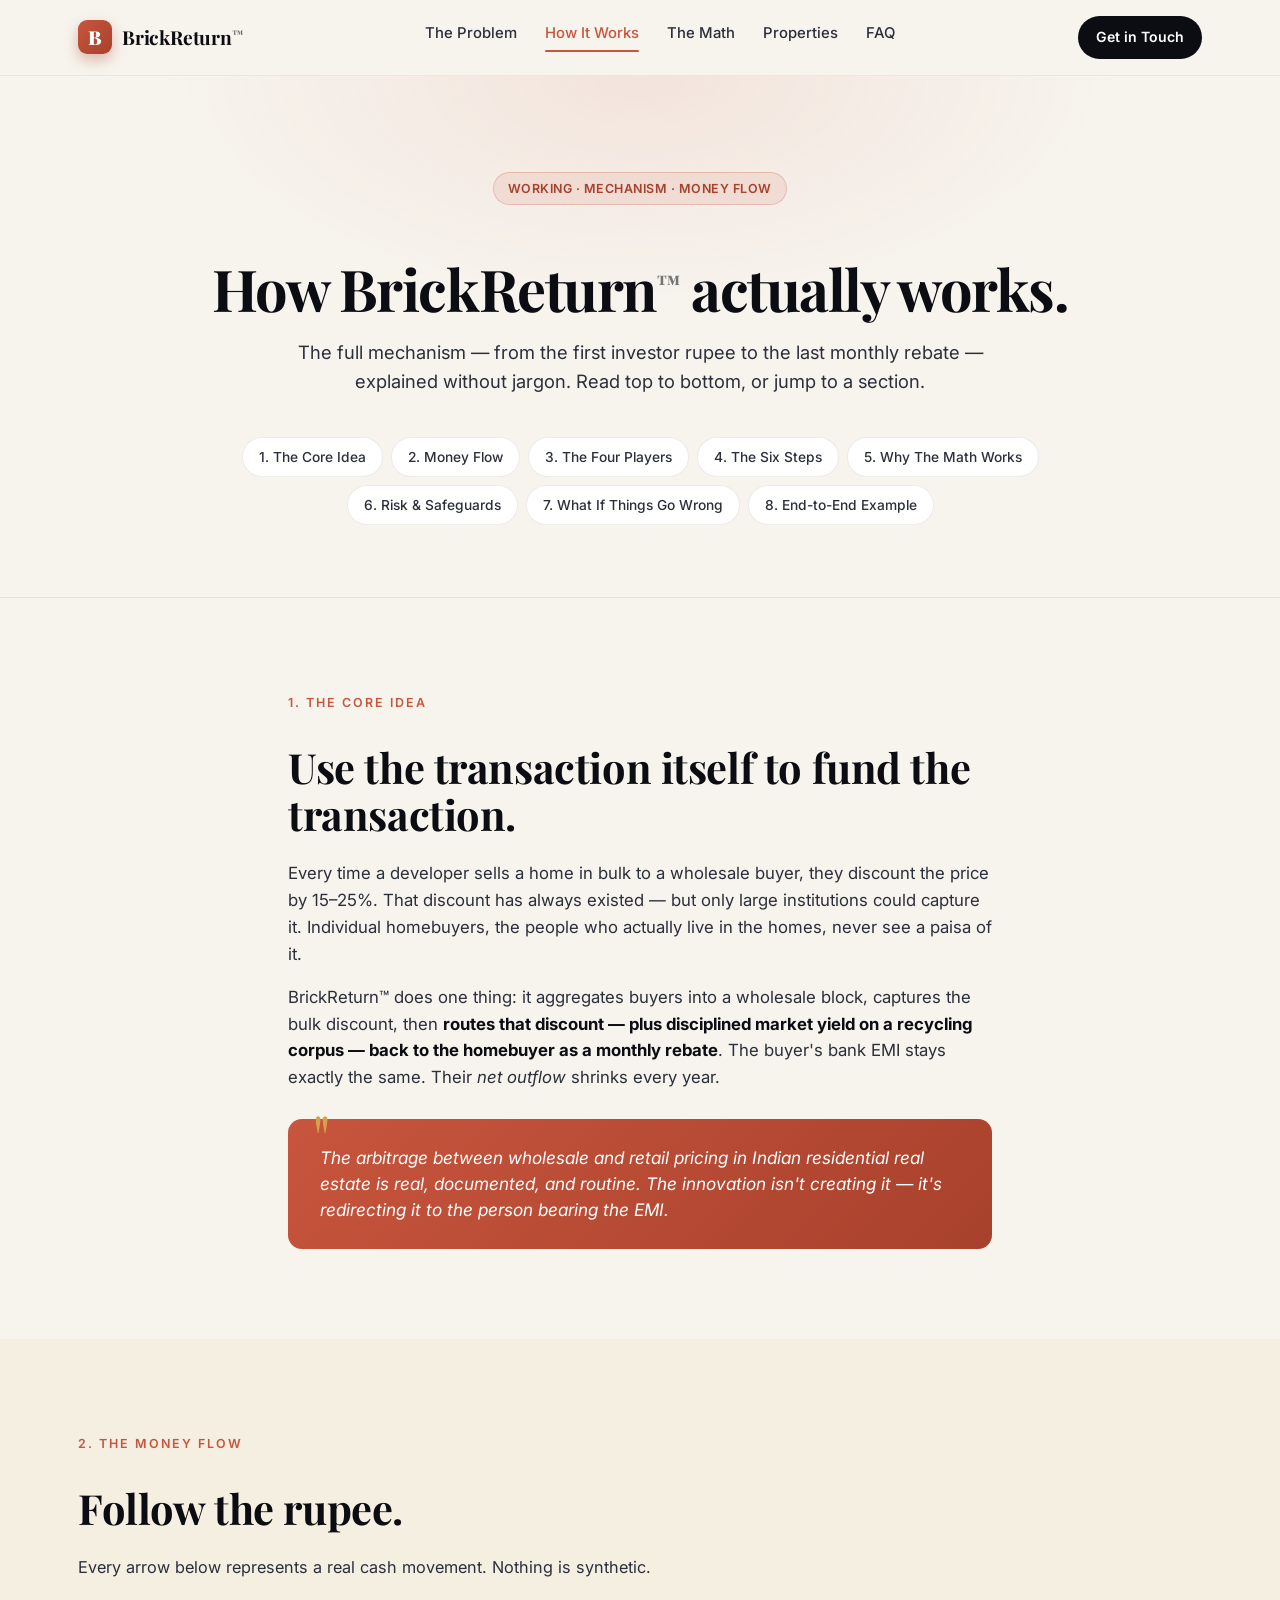
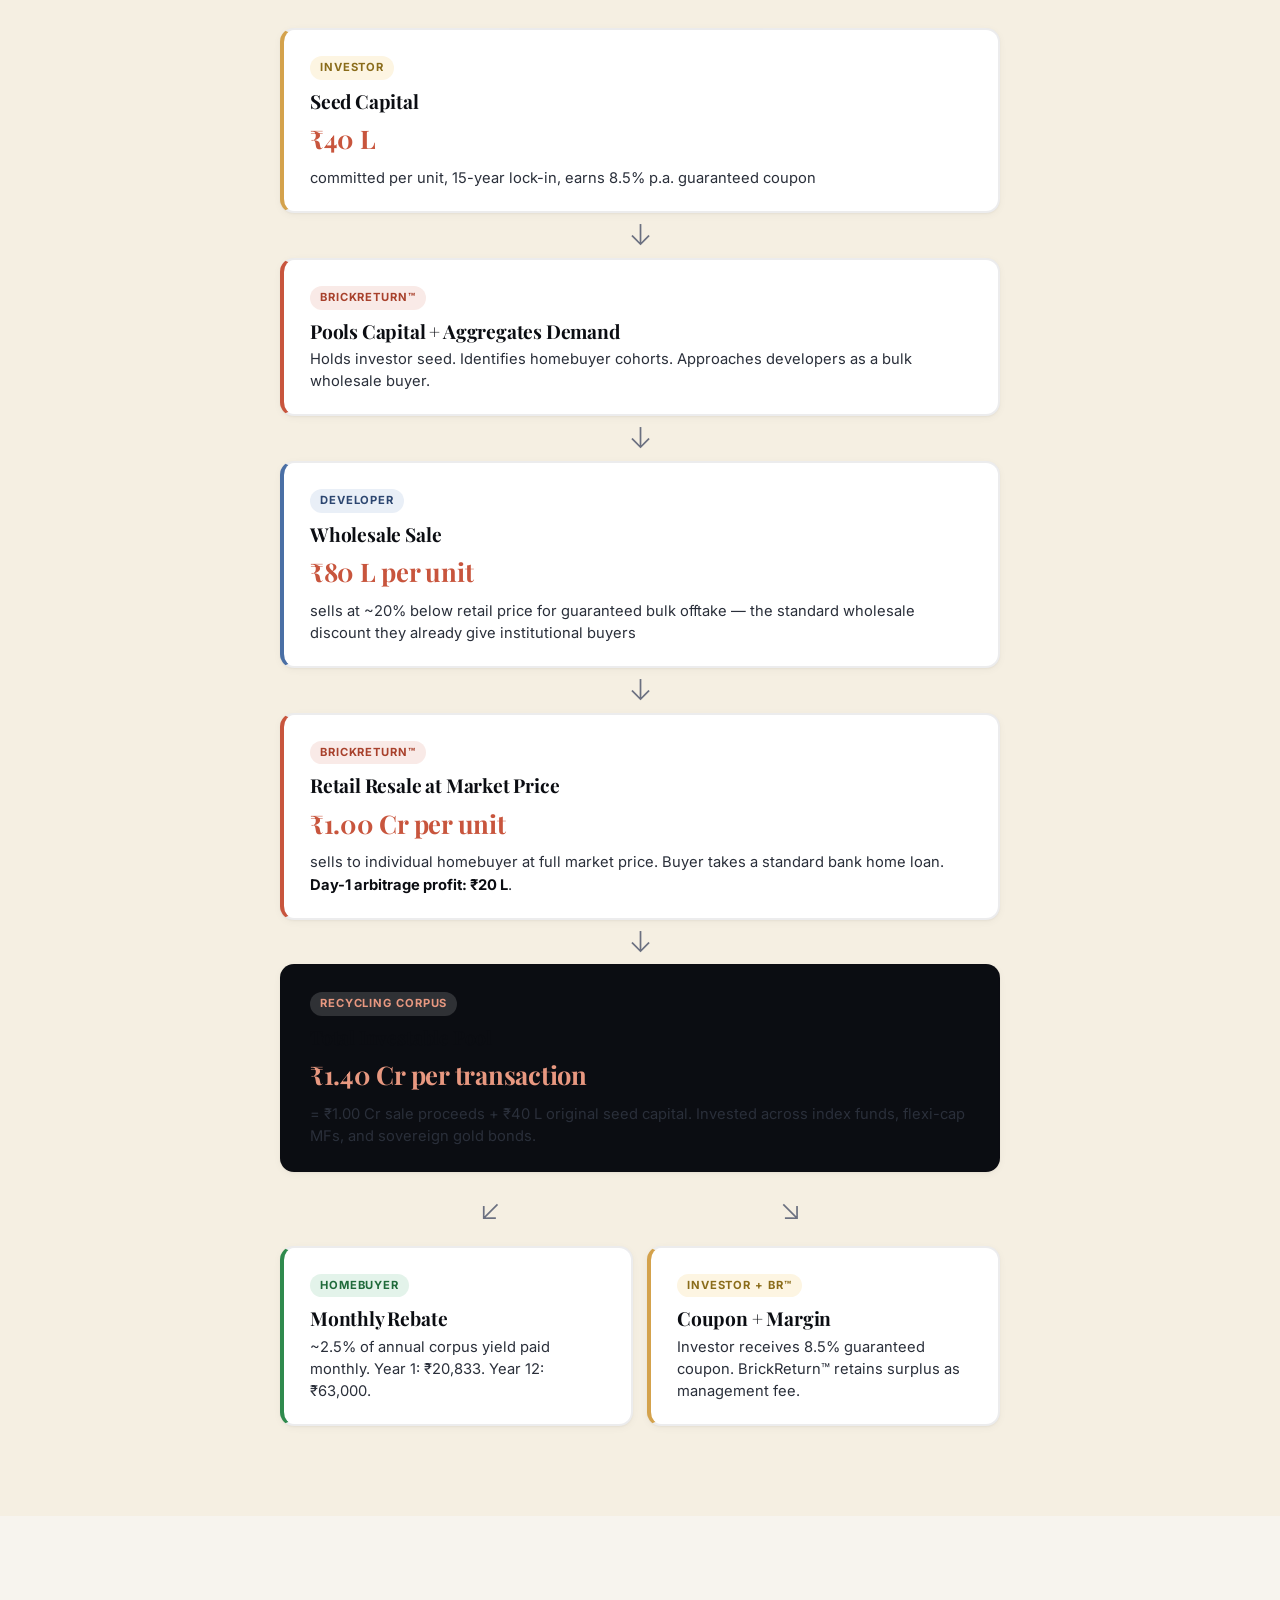
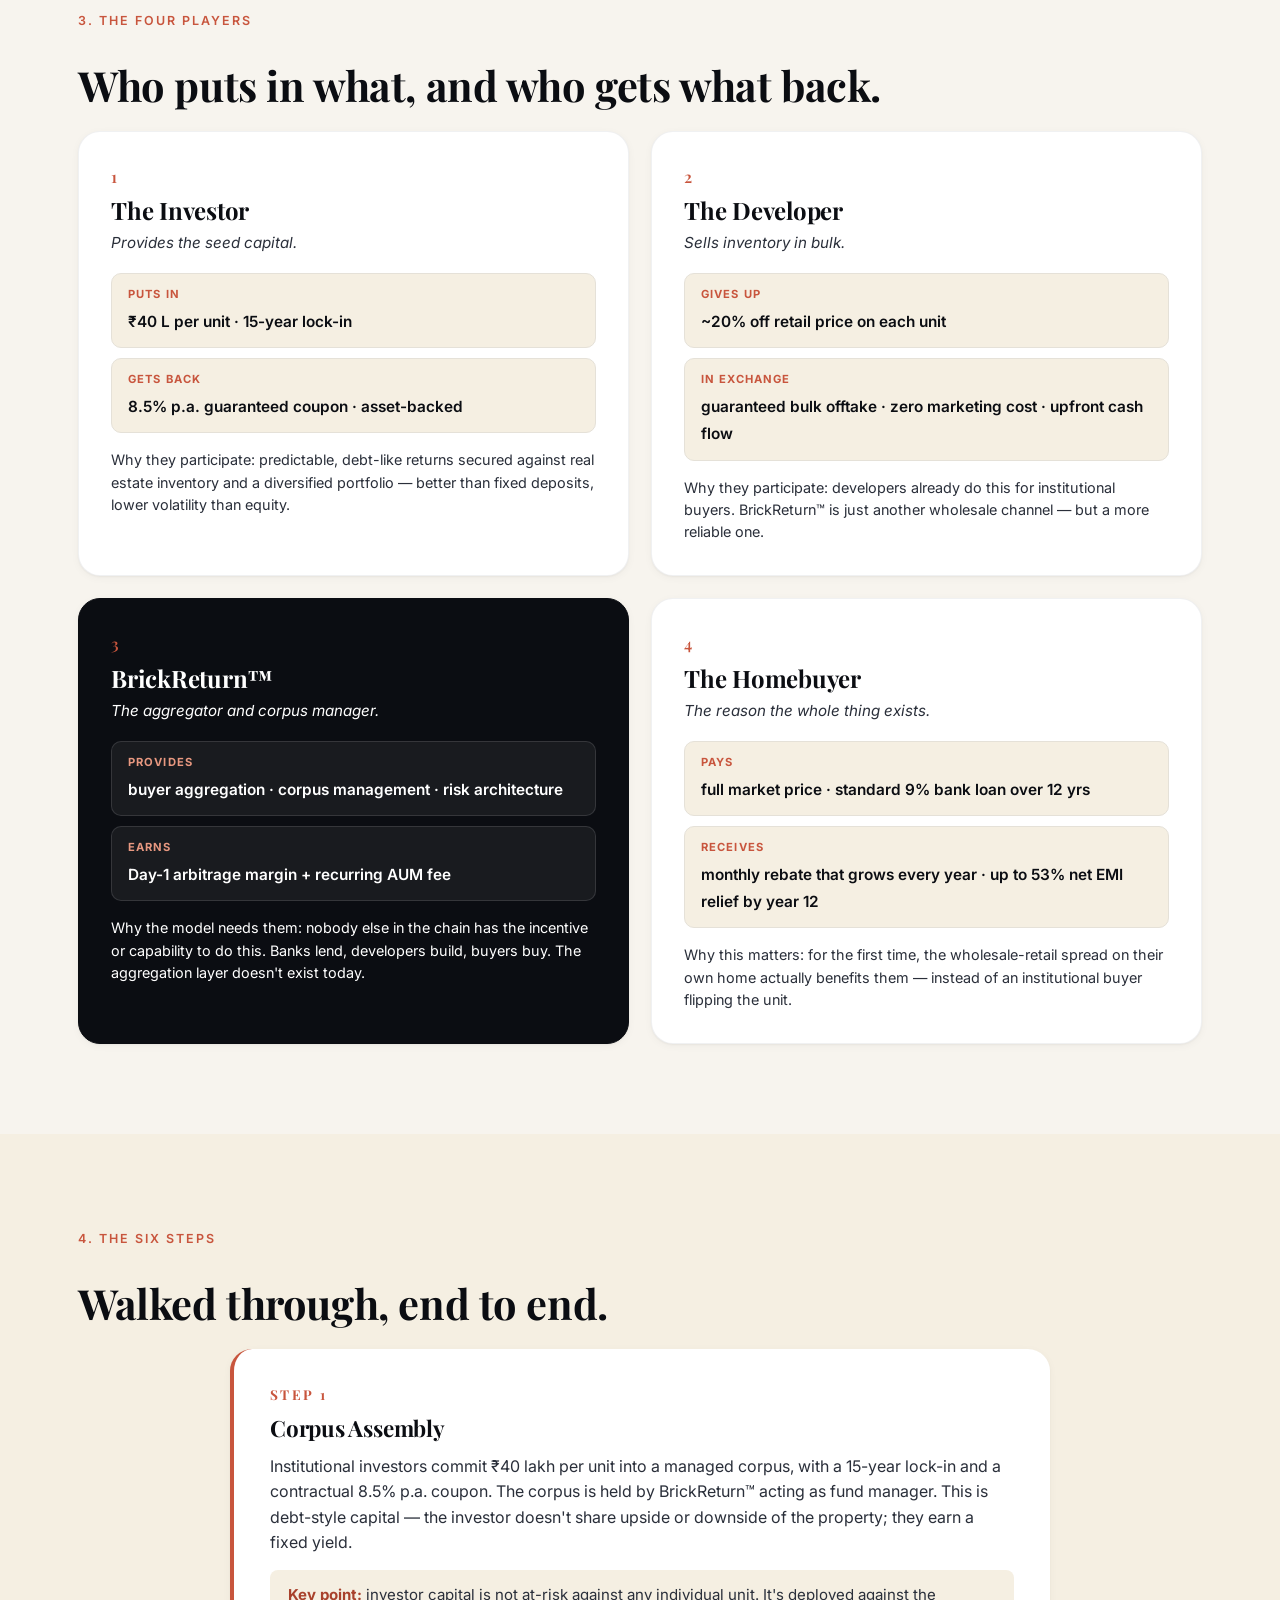
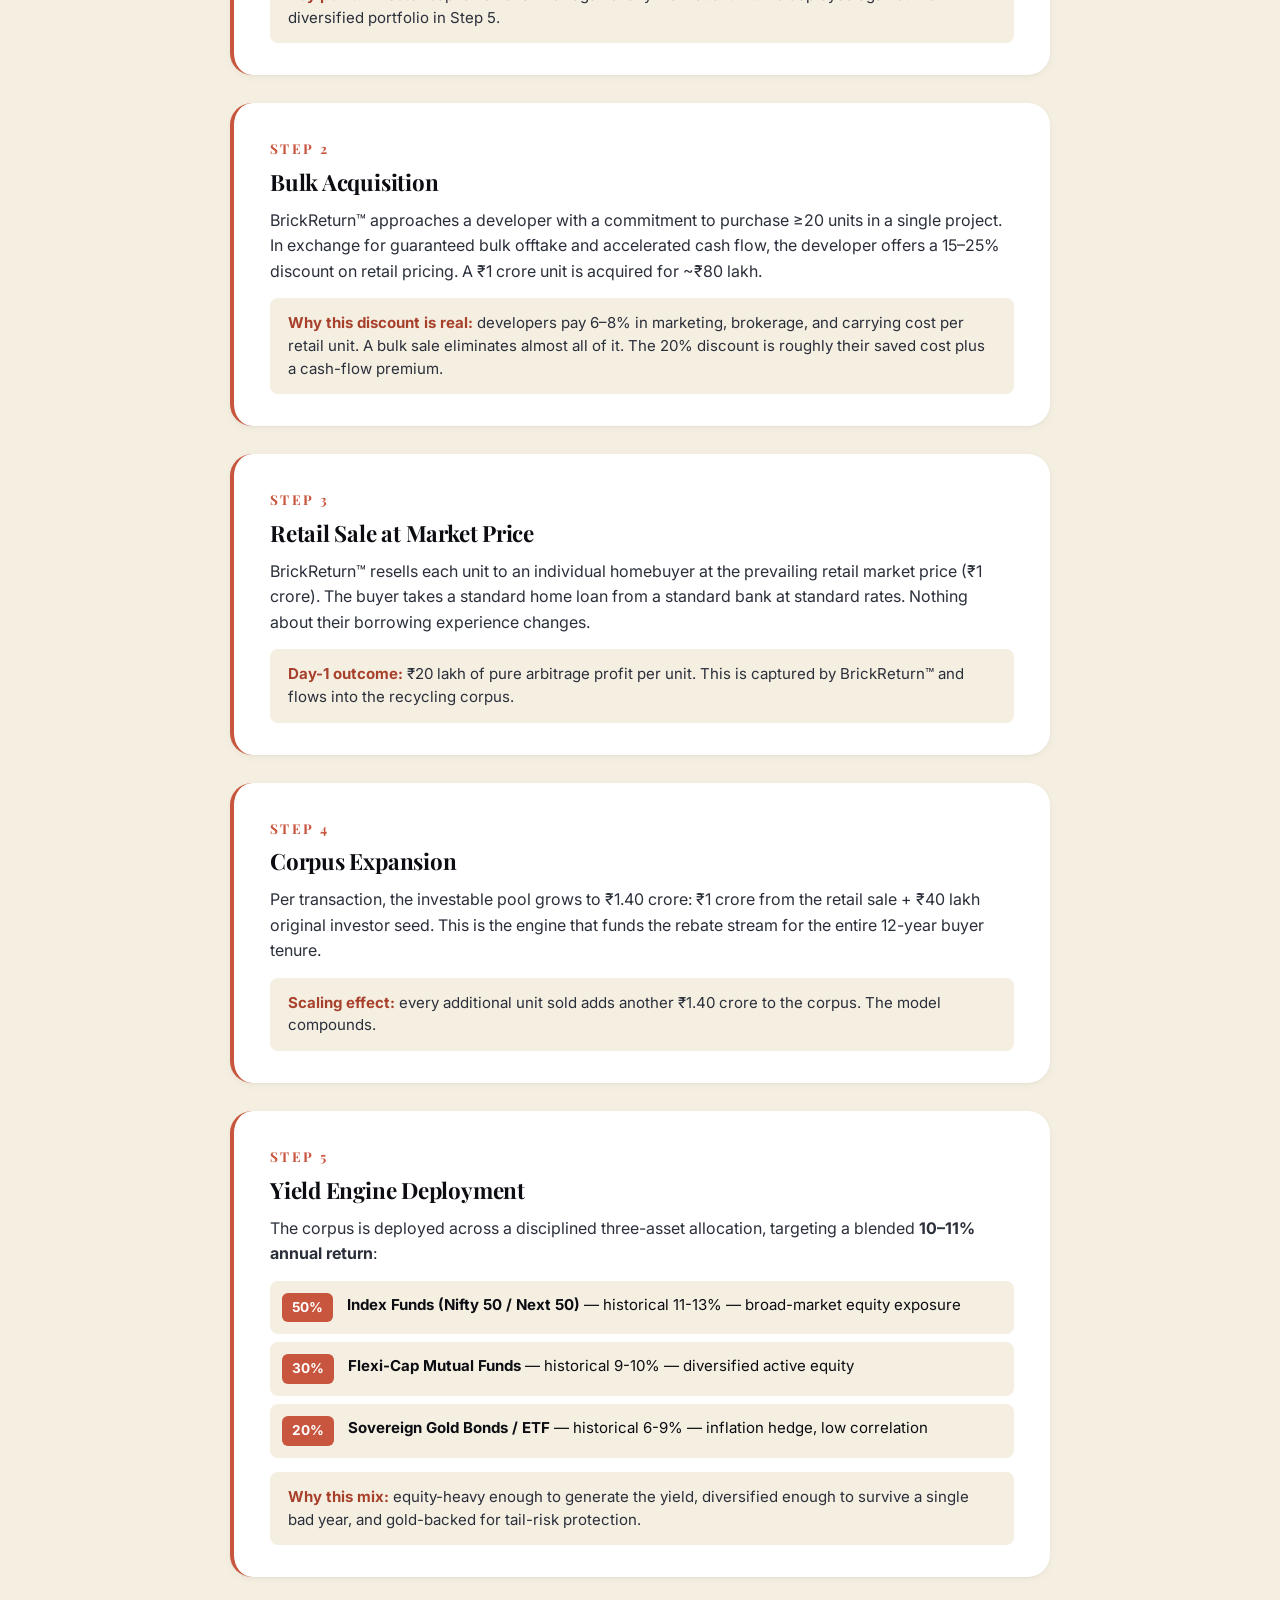
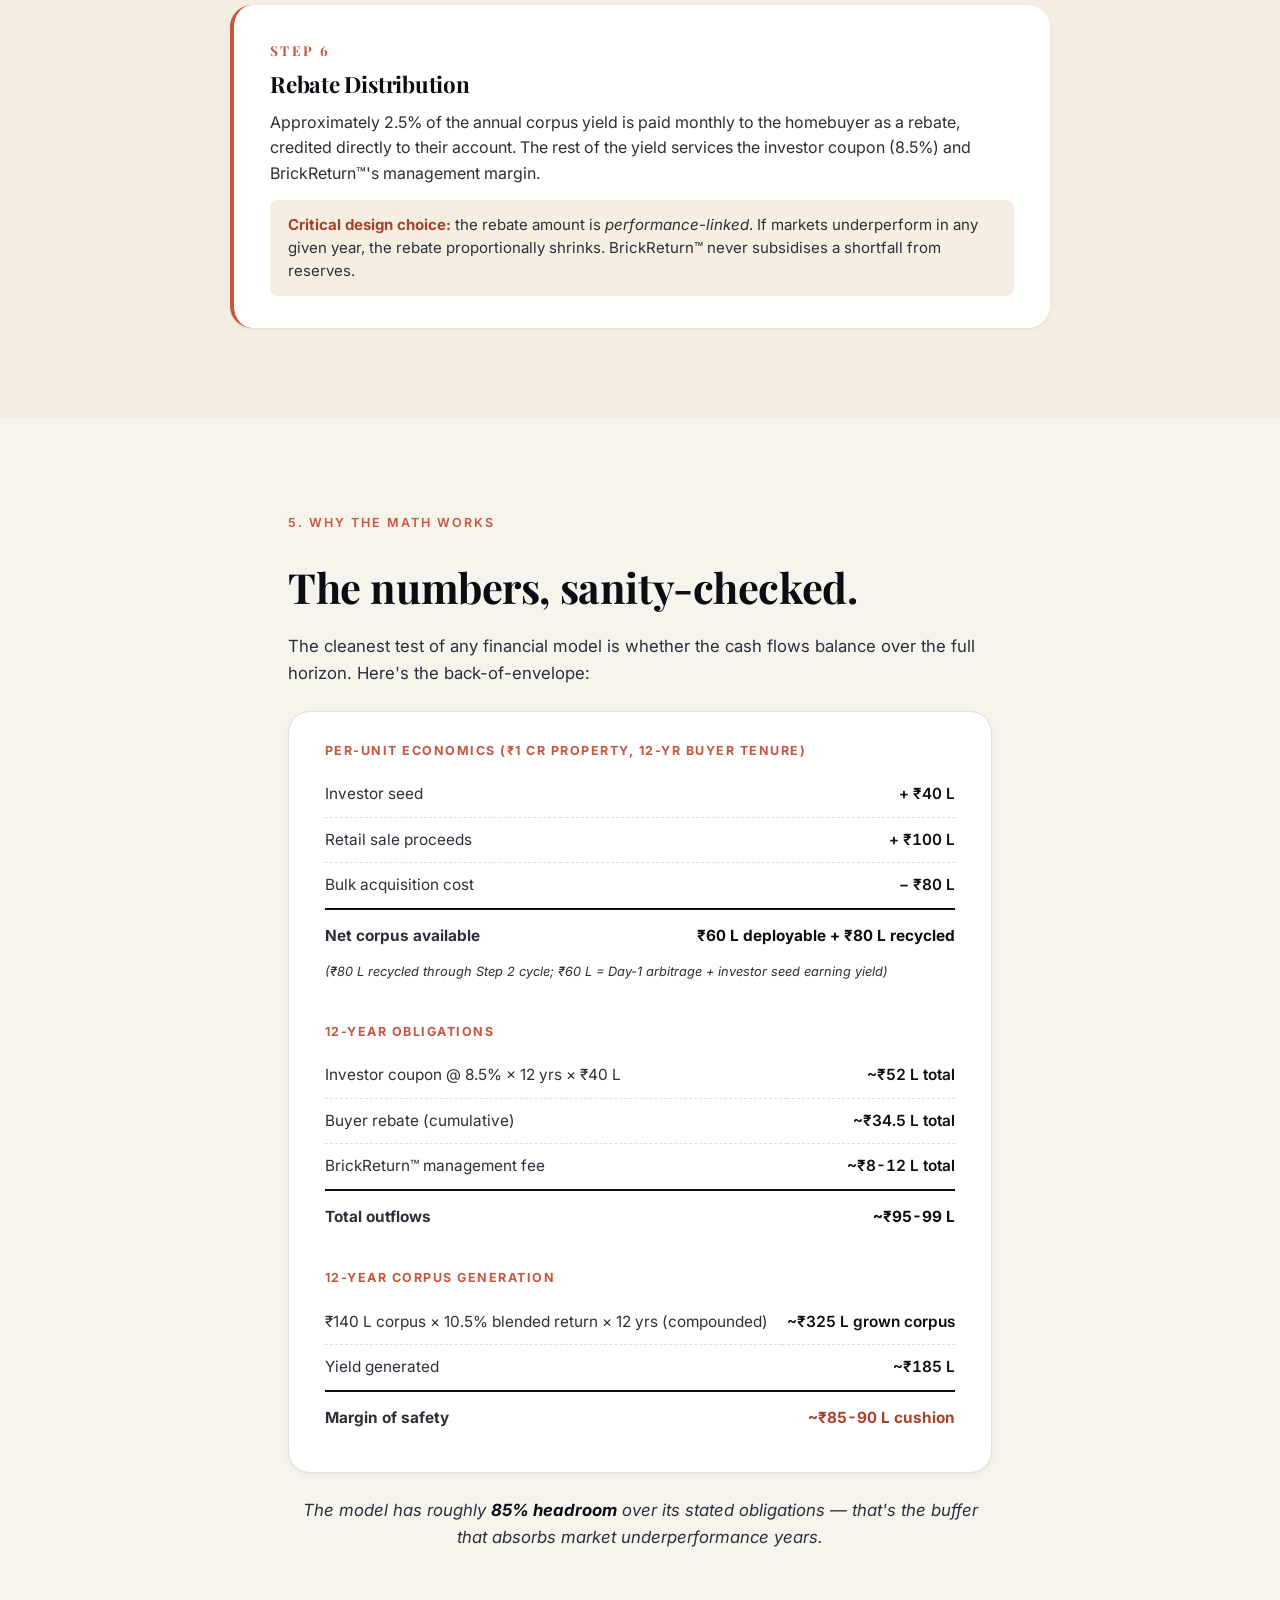
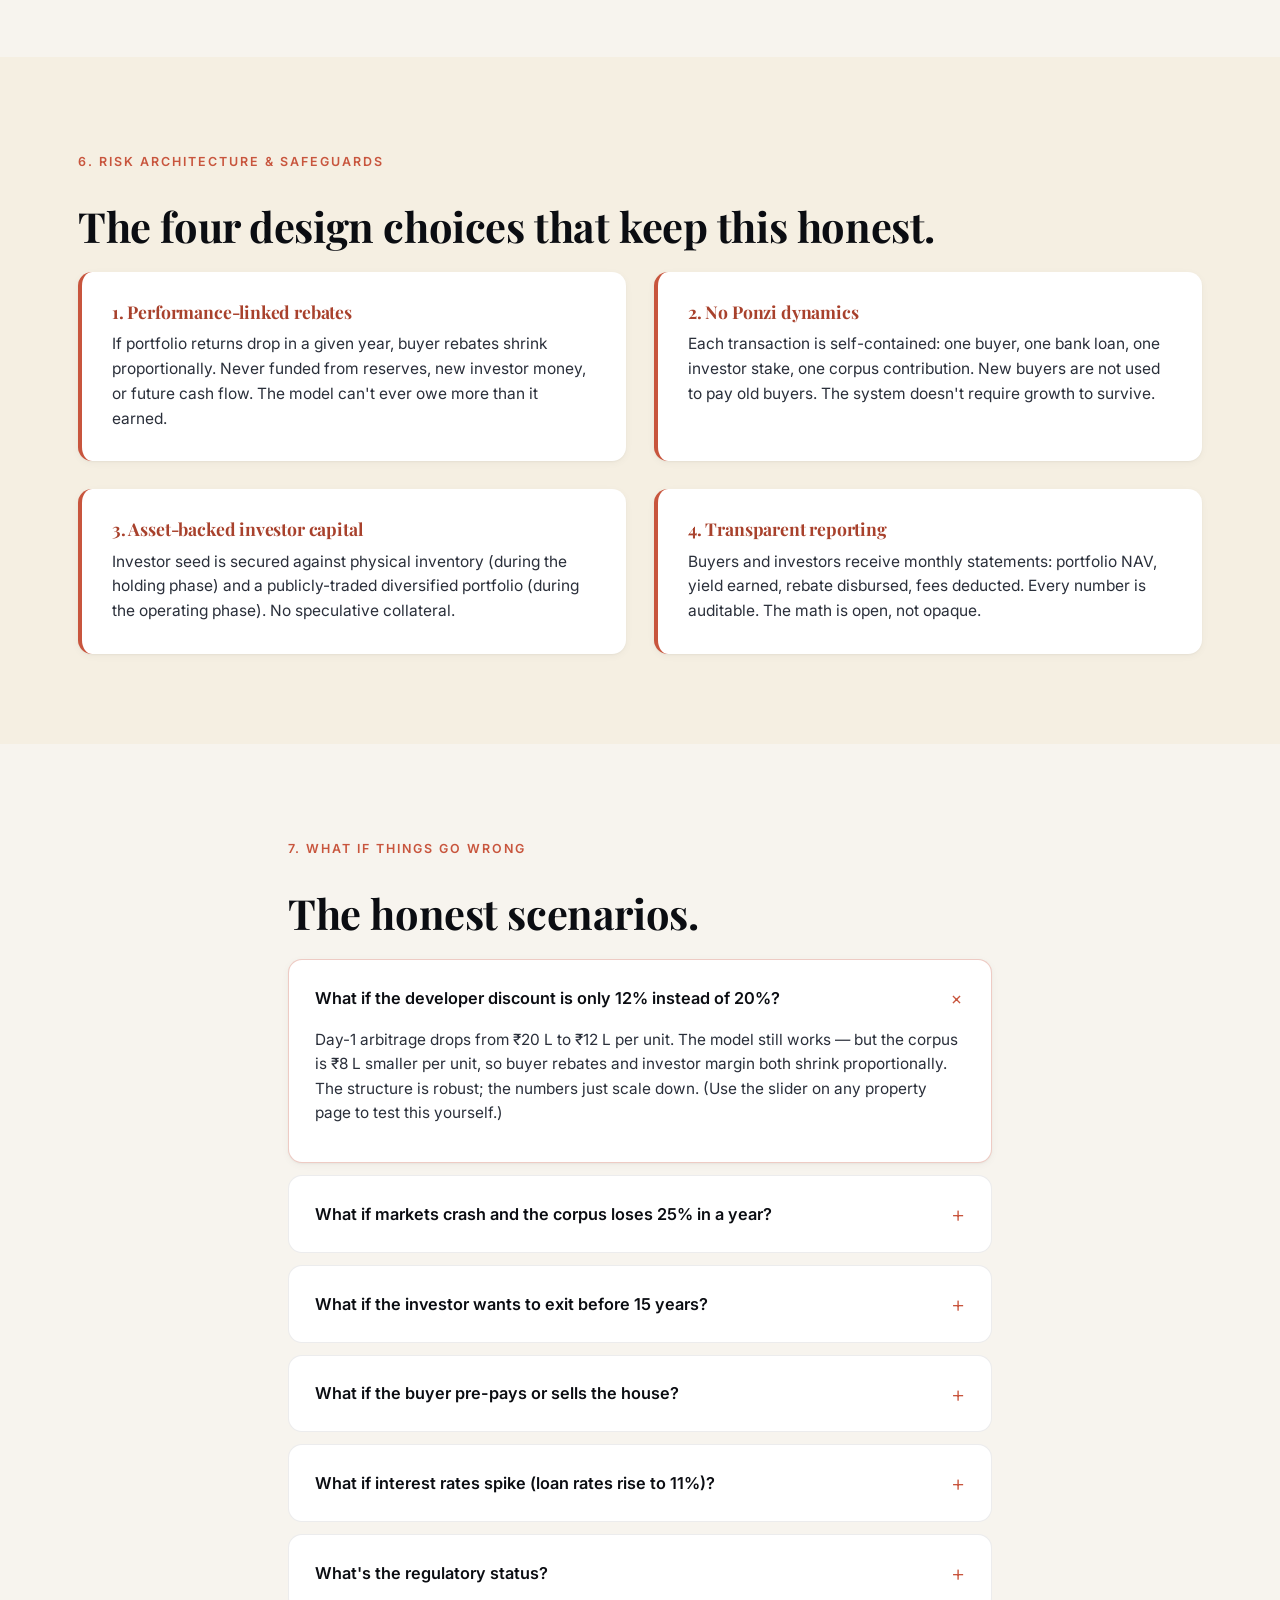
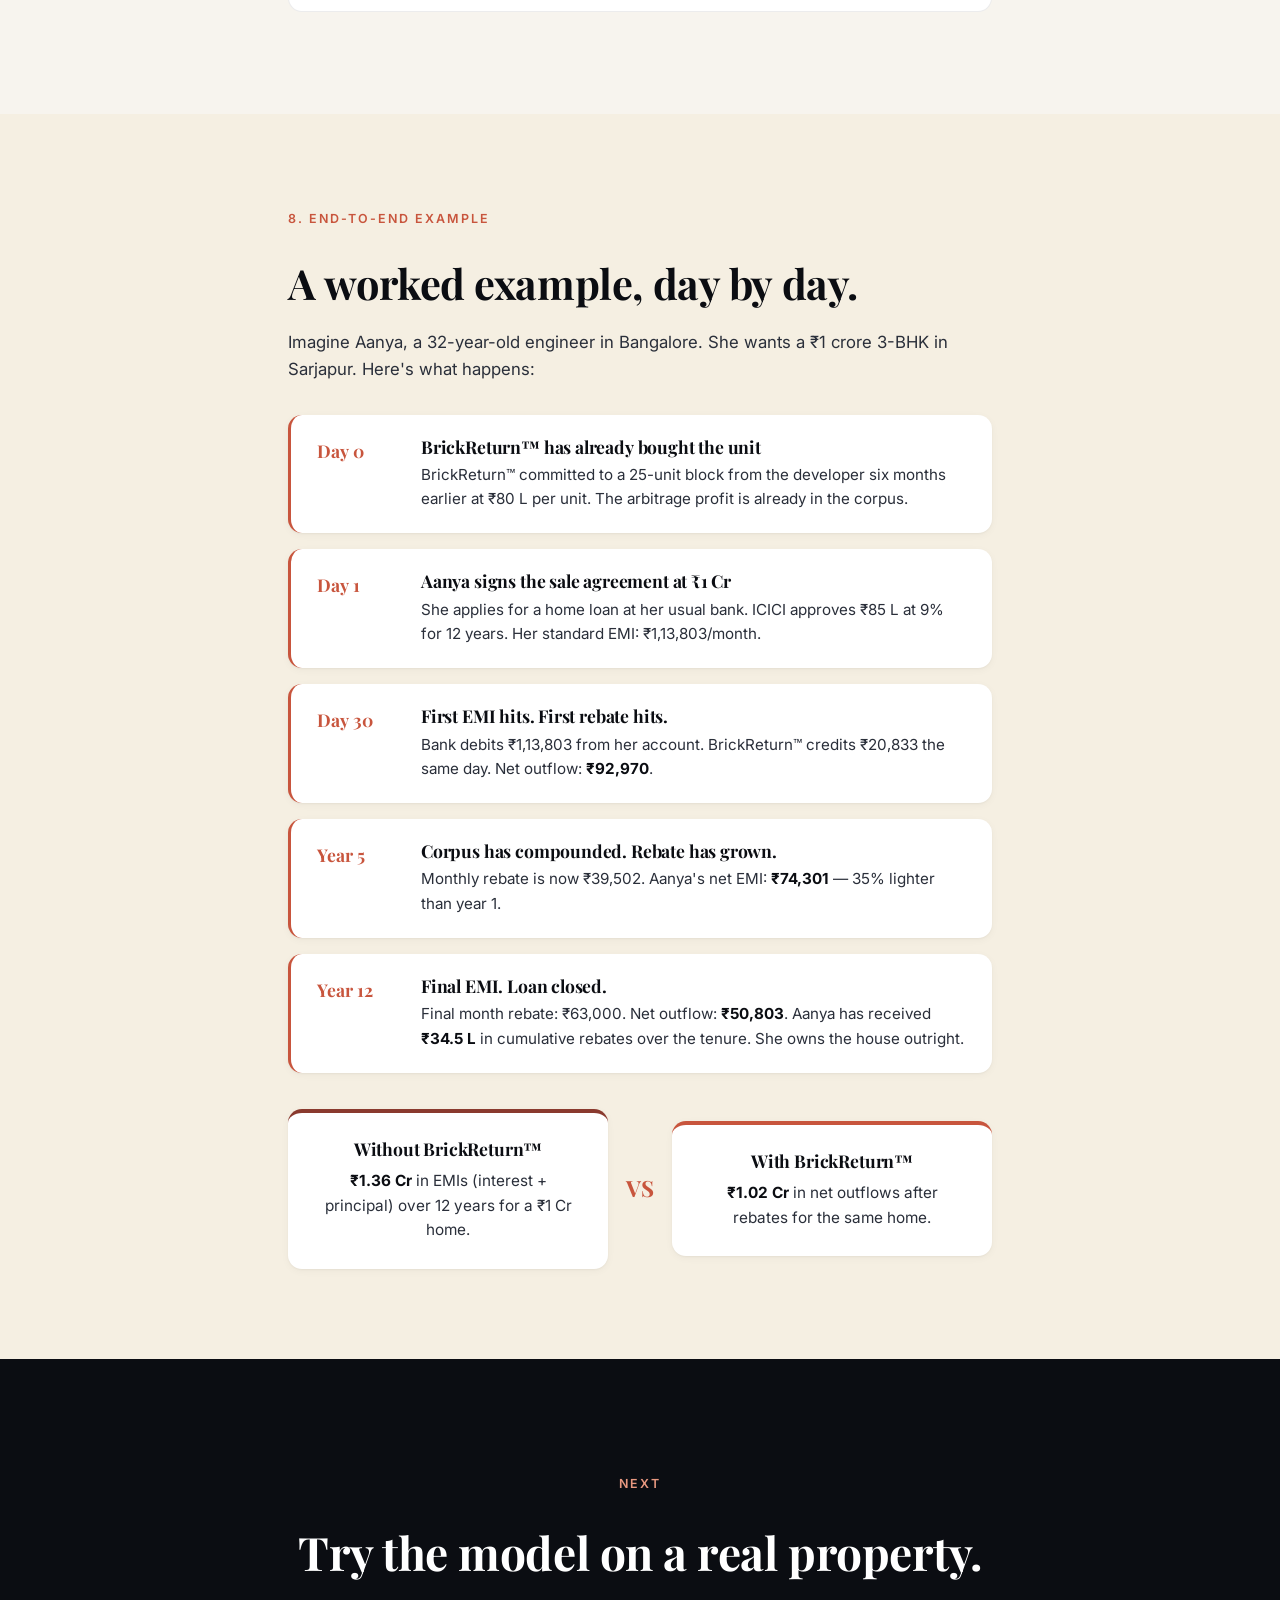
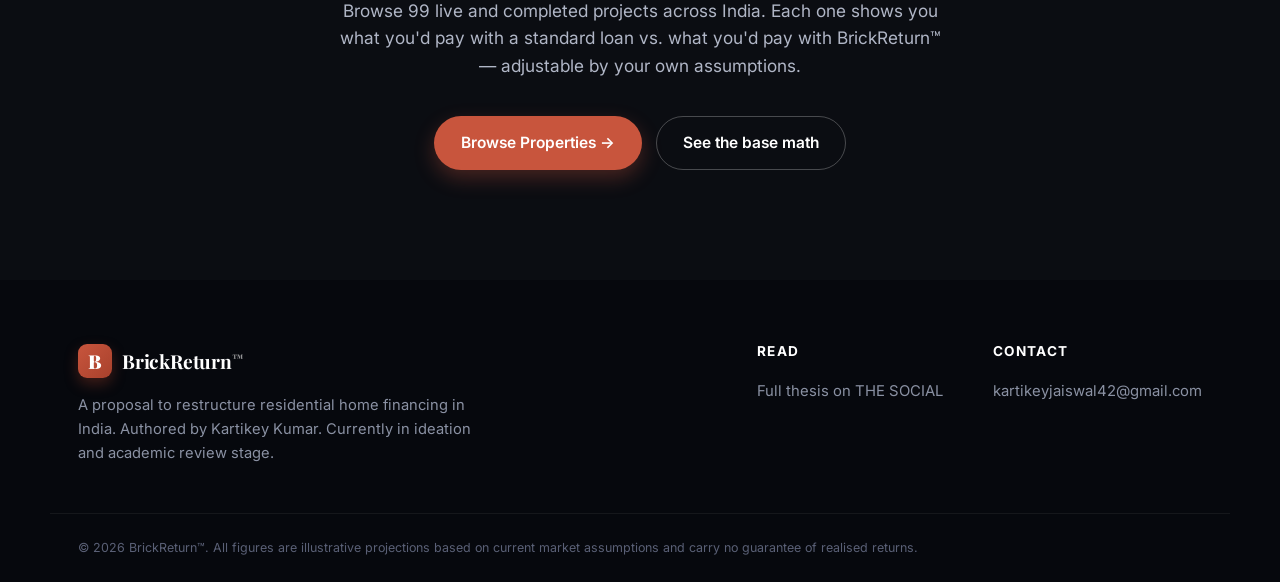
==== how-it-works.html @ 29ba5654 "Initial commit" ====
<!DOCTYPE html>
<html lang="en">
<head>
<meta charset="UTF-8" />
<meta name="viewport" content="width=device-width, initial-scale=1.0" />
<title>How BrickReturn™ Works — The Full Mechanism</title>
<meta name="description" content="The complete working of BrickReturn™ — corpus, arbitrage, yield engine, rebate, and risk safeguards, explained step by step." />
<link rel="preconnect" href="https://fonts.googleapis.com" />
<link rel="preconnect" href="https://fonts.gstatic.com" crossorigin />
<link href="https://fonts.googleapis.com/css2?family=Playfair+Display:wght@500;600;700;900&family=Inter:wght@300;400;500;600;700&display=swap" rel="stylesheet" />
<link rel="stylesheet" href="style.css" />
</head>
<body>

<!-- NAV -->
<header class="nav">
  <div class="nav-inner">
    <a href="index.html" class="logo">
      <span class="logo-mark">B</span>
      <span class="logo-text">BrickReturn<sup>™</sup></span>
    </a>
    <nav class="nav-links">
      <a href="index.html#problem">The Problem</a>
      <a href="how-it-works.html" class="active">How It Works</a>
      <a href="index.html#math">The Math</a>
      <a href="index.html#properties">Properties</a>
      <a href="index.html#faq">FAQ</a>
    </nav>
    <a href="index.html#contact" class="nav-cta">Get in Touch</a>
  </div>
</header>

<!-- HERO -->
<section class="hiw-hero">
  <div class="container hiw-hero-inner">
    <span class="badge">Working &middot; Mechanism &middot; Money Flow</span>
    <h1>How BrickReturn<sup>™</sup> actually works.</h1>
    <p class="hiw-lede">The full mechanism — from the first investor rupee to the last monthly rebate — explained without jargon. Read top to bottom, or jump to a section.</p>

    <div class="hiw-toc">
      <a href="#core">1. The Core Idea</a>
      <a href="#flow">2. Money Flow</a>
      <a href="#players">3. The Four Players</a>
      <a href="#steps">4. The Six Steps</a>
      <a href="#math">5. Why The Math Works</a>
      <a href="#safety">6. Risk & Safeguards</a>
      <a href="#scenarios">7. What If Things Go Wrong</a>
      <a href="#example">8. End-to-End Example</a>
    </div>
  </div>
</section>

<!-- 1. CORE IDEA -->
<section id="core" class="hiw-section">
  <div class="container hiw-narrow">
    <span class="eyebrow">1. The Core Idea</span>
    <h2>Use the transaction itself to fund the transaction.</h2>
    <p>Every time a developer sells a home in bulk to a wholesale buyer, they discount the price by 15–25%. That discount has always existed — but only large institutions could capture it. Individual homebuyers, the people who actually live in the homes, never see a paisa of it.</p>
    <p>BrickReturn™ does one thing: it aggregates buyers into a wholesale block, captures the bulk discount, then <strong>routes that discount — plus disciplined market yield on a recycling corpus — back to the homebuyer as a monthly rebate</strong>. The buyer's bank EMI stays exactly the same. Their <em>net outflow</em> shrinks every year.</p>
    <div class="hiw-callout">
      <div class="hiw-callout-mark">"</div>
      <p>The arbitrage between wholesale and retail pricing in Indian residential real estate is real, documented, and routine. The innovation isn't creating it — it's redirecting it to the person bearing the EMI.</p>
    </div>
  </div>
</section>

<!-- 2. MONEY FLOW DIAGRAM -->
<section id="flow" class="hiw-section hiw-section-alt">
  <div class="container">
    <span class="eyebrow">2. The Money Flow</span>
    <h2>Follow the rupee.</h2>
    <p class="hiw-lede-small">Every arrow below represents a real cash movement. Nothing is synthetic.</p>

    <div class="flow-diagram">
      <div class="flow-node flow-node-investor">
        <div class="flow-tag">INVESTOR</div>
        <h4>Seed Capital</h4>
        <div class="flow-amount">₹40 L</div>
        <p>committed per unit, 15-year lock-in, earns 8.5% p.a. guaranteed coupon</p>
      </div>

      <div class="flow-arrow flow-arrow-down">↓</div>

      <div class="flow-node flow-node-br">
        <div class="flow-tag">BRICKRETURN™</div>
        <h4>Pools Capital + Aggregates Demand</h4>
        <p>Holds investor seed. Identifies homebuyer cohorts. Approaches developers as a bulk wholesale buyer.</p>
      </div>

      <div class="flow-arrow flow-arrow-down">↓</div>

      <div class="flow-node flow-node-dev">
        <div class="flow-tag">DEVELOPER</div>
        <h4>Wholesale Sale</h4>
        <div class="flow-amount">₹80 L per unit</div>
        <p>sells at ~20% below retail price for guaranteed bulk offtake — the standard wholesale discount they already give institutional buyers</p>
      </div>

      <div class="flow-arrow flow-arrow-down">↓</div>

      <div class="flow-node flow-node-br">
        <div class="flow-tag">BRICKRETURN™</div>
        <h4>Retail Resale at Market Price</h4>
        <div class="flow-amount">₹1.00 Cr per unit</div>
        <p>sells to individual homebuyer at full market price. Buyer takes a standard bank home loan. <strong>Day-1 arbitrage profit: ₹20 L</strong>.</p>
      </div>

      <div class="flow-arrow flow-arrow-down">↓</div>

      <div class="flow-node flow-node-corpus">
        <div class="flow-tag">RECYCLING CORPUS</div>
        <h4>Total Investable Pool</h4>
        <div class="flow-amount">₹1.40 Cr per transaction</div>
        <p>= ₹1.00 Cr sale proceeds + ₹40 L original seed capital. Invested across index funds, flexi-cap MFs, and sovereign gold bonds.</p>
      </div>

      <div class="flow-split">
        <div class="flow-arrow-diag flow-arrow-left">↙</div>
        <div class="flow-arrow-diag flow-arrow-right">↘</div>
      </div>

      <div class="flow-bottom">
        <div class="flow-node flow-node-buyer">
          <div class="flow-tag">HOMEBUYER</div>
          <h4>Monthly Rebate</h4>
          <p>~2.5% of annual corpus yield paid monthly. Year 1: ₹20,833. Year 12: ₹63,000.</p>
        </div>
        <div class="flow-node flow-node-investor-small">
          <div class="flow-tag">INVESTOR + BR™</div>
          <h4>Coupon + Margin</h4>
          <p>Investor receives 8.5% guaranteed coupon. BrickReturn™ retains surplus as management fee.</p>
        </div>
      </div>
    </div>
  </div>
</section>

<!-- 3. THE FOUR PLAYERS -->
<section id="players" class="hiw-section">
  <div class="container">
    <span class="eyebrow">3. The Four Players</span>
    <h2>Who puts in what, and who gets what back.</h2>

    <div class="players-grid">
      <div class="player-card">
        <div class="player-num">1</div>
        <h3>The Investor</h3>
        <p class="player-role">Provides the seed capital.</p>
        <div class="player-puts">
          <span>PUTS IN</span>
          <strong>₹40 L per unit · 15-year lock-in</strong>
        </div>
        <div class="player-gets">
          <span>GETS BACK</span>
          <strong>8.5% p.a. guaranteed coupon · asset-backed</strong>
        </div>
        <p class="player-why">Why they participate: predictable, debt-like returns secured against real estate inventory and a diversified portfolio — better than fixed deposits, lower volatility than equity.</p>
      </div>

      <div class="player-card">
        <div class="player-num">2</div>
        <h3>The Developer</h3>
        <p class="player-role">Sells inventory in bulk.</p>
        <div class="player-puts">
          <span>GIVES UP</span>
          <strong>~20% off retail price on each unit</strong>
        </div>
        <div class="player-gets">
          <span>IN EXCHANGE</span>
          <strong>guaranteed bulk offtake · zero marketing cost · upfront cash flow</strong>
        </div>
        <p class="player-why">Why they participate: developers already do this for institutional buyers. BrickReturn™ is just another wholesale channel — but a more reliable one.</p>
      </div>

      <div class="player-card player-card-featured">
        <div class="player-num">3</div>
        <h3>BrickReturn™</h3>
        <p class="player-role">The aggregator and corpus manager.</p>
        <div class="player-puts">
          <span>PROVIDES</span>
          <strong>buyer aggregation · corpus management · risk architecture</strong>
        </div>
        <div class="player-gets">
          <span>EARNS</span>
          <strong>Day-1 arbitrage margin + recurring AUM fee</strong>
        </div>
        <p class="player-why">Why the model needs them: nobody else in the chain has the incentive or capability to do this. Banks lend, developers build, buyers buy. The aggregation layer doesn't exist today.</p>
      </div>

      <div class="player-card">
        <div class="player-num">4</div>
        <h3>The Homebuyer</h3>
        <p class="player-role">The reason the whole thing exists.</p>
        <div class="player-puts">
          <span>PAYS</span>
          <strong>full market price · standard 9% bank loan over 12 yrs</strong>
        </div>
        <div class="player-gets">
          <span>RECEIVES</span>
          <strong>monthly rebate that grows every year · up to 53% net EMI relief by year 12</strong>
        </div>
        <p class="player-why">Why this matters: for the first time, the wholesale-retail spread on their own home actually benefits them — instead of an institutional buyer flipping the unit.</p>
      </div>
    </div>
  </div>
</section>

<!-- 4. THE SIX STEPS -->
<section id="steps" class="hiw-section hiw-section-alt">
  <div class="container">
    <span class="eyebrow">4. The Six Steps</span>
    <h2>Walked through, end to end.</h2>

    <div class="steps-detailed">
      <article class="step-d">
        <div class="step-d-num">Step 1</div>
        <h3>Corpus Assembly</h3>
        <p>Institutional investors commit ₹40 lakh per unit into a managed corpus, with a 15-year lock-in and a contractual 8.5% p.a. coupon. The corpus is held by BrickReturn™ acting as fund manager. This is debt-style capital — the investor doesn't share upside or downside of the property; they earn a fixed yield.</p>
        <div class="step-d-key"><strong>Key point:</strong> investor capital is not at-risk against any individual unit. It's deployed against the diversified portfolio in Step 5.</div>
      </article>

      <article class="step-d">
        <div class="step-d-num">Step 2</div>
        <h3>Bulk Acquisition</h3>
        <p>BrickReturn™ approaches a developer with a commitment to purchase ≥20 units in a single project. In exchange for guaranteed bulk offtake and accelerated cash flow, the developer offers a 15–25% discount on retail pricing. A ₹1 crore unit is acquired for ~₹80 lakh.</p>
        <div class="step-d-key"><strong>Why this discount is real:</strong> developers pay 6–8% in marketing, brokerage, and carrying cost per retail unit. A bulk sale eliminates almost all of it. The 20% discount is roughly their saved cost plus a cash-flow premium.</div>
      </article>

      <article class="step-d">
        <div class="step-d-num">Step 3</div>
        <h3>Retail Sale at Market Price</h3>
        <p>BrickReturn™ resells each unit to an individual homebuyer at the prevailing retail market price (₹1 crore). The buyer takes a standard home loan from a standard bank at standard rates. Nothing about their borrowing experience changes.</p>
        <div class="step-d-key"><strong>Day-1 outcome:</strong> ₹20 lakh of pure arbitrage profit per unit. This is captured by BrickReturn™ and flows into the recycling corpus.</div>
      </article>

      <article class="step-d">
        <div class="step-d-num">Step 4</div>
        <h3>Corpus Expansion</h3>
        <p>Per transaction, the investable pool grows to ₹1.40 crore: ₹1 crore from the retail sale + ₹40 lakh original investor seed. This is the engine that funds the rebate stream for the entire 12-year buyer tenure.</p>
        <div class="step-d-key"><strong>Scaling effect:</strong> every additional unit sold adds another ₹1.40 crore to the corpus. The model compounds.</div>
      </article>

      <article class="step-d">
        <div class="step-d-num">Step 5</div>
        <h3>Yield Engine Deployment</h3>
        <p>The corpus is deployed across a disciplined three-asset allocation, targeting a blended <strong>10–11% annual return</strong>:</p>
        <ul class="alloc-detail">
          <li><span class="alloc-pct">50%</span><span><strong>Index Funds (Nifty 50 / Next 50)</strong> — historical 11-13% — broad-market equity exposure</span></li>
          <li><span class="alloc-pct">30%</span><span><strong>Flexi-Cap Mutual Funds</strong> — historical 9-10% — diversified active equity</span></li>
          <li><span class="alloc-pct">20%</span><span><strong>Sovereign Gold Bonds / ETF</strong> — historical 6-9% — inflation hedge, low correlation</span></li>
        </ul>
        <div class="step-d-key"><strong>Why this mix:</strong> equity-heavy enough to generate the yield, diversified enough to survive a single bad year, and gold-backed for tail-risk protection.</div>
      </article>

      <article class="step-d">
        <div class="step-d-num">Step 6</div>
        <h3>Rebate Distribution</h3>
        <p>Approximately 2.5% of the annual corpus yield is paid monthly to the homebuyer as a rebate, credited directly to their account. The rest of the yield services the investor coupon (8.5%) and BrickReturn™'s management margin.</p>
        <div class="step-d-key"><strong>Critical design choice:</strong> the rebate amount is <em>performance-linked</em>. If markets underperform in any given year, the rebate proportionally shrinks. BrickReturn™ never subsidises a shortfall from reserves.</div>
      </article>
    </div>
  </div>
</section>

<!-- 5. WHY THE MATH WORKS -->
<section id="math" class="hiw-section">
  <div class="container hiw-narrow">
    <span class="eyebrow">5. Why The Math Works</span>
    <h2>The numbers, sanity-checked.</h2>
    <p>The cleanest test of any financial model is whether the cash flows balance over the full horizon. Here's the back-of-envelope:</p>

    <div class="math-box">
      <h4>Per-unit economics (₹1 Cr property, 12-yr buyer tenure)</h4>
      <table class="hiw-math-table">
        <tr><td>Investor seed</td><td class="r">+ ₹40 L</td></tr>
        <tr><td>Retail sale proceeds</td><td class="r">+ ₹100 L</td></tr>
        <tr><td>Bulk acquisition cost</td><td class="r">− ₹80 L</td></tr>
        <tr class="hl"><td><strong>Net corpus available</strong></td><td class="r"><strong>₹60 L deployable + ₹80 L recycled</strong></td></tr>
        <tr><td colspan="2" class="hiw-math-note">(₹80 L recycled through Step 2 cycle; ₹60 L = Day-1 arbitrage + investor seed earning yield)</td></tr>
      </table>

      <h4 style="margin-top:32px;">12-year obligations</h4>
      <table class="hiw-math-table">
        <tr><td>Investor coupon @ 8.5% × 12 yrs × ₹40 L</td><td class="r">~₹52 L total</td></tr>
        <tr><td>Buyer rebate (cumulative)</td><td class="r">~₹34.5 L total</td></tr>
        <tr><td>BrickReturn™ management fee</td><td class="r">~₹8-12 L total</td></tr>
        <tr class="hl"><td><strong>Total outflows</strong></td><td class="r"><strong>~₹95-99 L</strong></td></tr>
      </table>

      <h4 style="margin-top:32px;">12-year corpus generation</h4>
      <table class="hiw-math-table">
        <tr><td>₹140 L corpus × 10.5% blended return × 12 yrs (compounded)</td><td class="r">~₹325 L grown corpus</td></tr>
        <tr><td>Yield generated</td><td class="r">~₹185 L</td></tr>
        <tr class="hl"><td><strong>Margin of safety</strong></td><td class="r text-good"><strong>~₹85-90 L cushion</strong></td></tr>
      </table>
    </div>

    <p class="hiw-math-conclusion">The model has roughly <strong>85% headroom</strong> over its stated obligations — that's the buffer that absorbs market underperformance years.</p>
  </div>
</section>

<!-- 6. RISK & SAFEGUARDS -->
<section id="safety" class="hiw-section hiw-section-alt">
  <div class="container">
    <span class="eyebrow">6. Risk Architecture & Safeguards</span>
    <h2>The four design choices that keep this honest.</h2>

    <div class="safety-grid">
      <div class="safety-item">
        <h4>1. Performance-linked rebates</h4>
        <p>If portfolio returns drop in a given year, buyer rebates shrink proportionally. Never funded from reserves, new investor money, or future cash flow. The model can't ever owe more than it earned.</p>
      </div>
      <div class="safety-item">
        <h4>2. No Ponzi dynamics</h4>
        <p>Each transaction is self-contained: one buyer, one bank loan, one investor stake, one corpus contribution. New buyers are not used to pay old buyers. The system doesn't require growth to survive.</p>
      </div>
      <div class="safety-item">
        <h4>3. Asset-backed investor capital</h4>
        <p>Investor seed is secured against physical inventory (during the holding phase) and a publicly-traded diversified portfolio (during the operating phase). No speculative collateral.</p>
      </div>
      <div class="safety-item">
        <h4>4. Transparent reporting</h4>
        <p>Buyers and investors receive monthly statements: portfolio NAV, yield earned, rebate disbursed, fees deducted. Every number is auditable. The math is open, not opaque.</p>
      </div>
    </div>
  </div>
</section>

<!-- 7. WHAT IF -->
<section id="scenarios" class="hiw-section">
  <div class="container hiw-narrow">
    <span class="eyebrow">7. What If Things Go Wrong</span>
    <h2>The honest scenarios.</h2>

    <details class="scenario" open>
      <summary>What if the developer discount is only 12% instead of 20%?</summary>
      <p>Day-1 arbitrage drops from ₹20 L to ₹12 L per unit. The model still works — but the corpus is ₹8 L smaller per unit, so buyer rebates and investor margin both shrink proportionally. The structure is robust; the numbers just scale down. (Use the slider on any property page to test this yourself.)</p>
    </details>

    <details class="scenario">
      <summary>What if markets crash and the corpus loses 25% in a year?</summary>
      <p>Buyer rebates that year are paid only from realised yield, not from principal. In a deeply negative year, the rebate may be zero or near-zero. The buyer's bank EMI is unaffected (they pay the bank directly). The corpus recovers in subsequent years; rebates resume.</p>
    </details>

    <details class="scenario">
      <summary>What if the investor wants to exit before 15 years?</summary>
      <p>The 15-year lock-in is contractual. Secondary-market transfer to another qualified investor is permitted, similar to how senior debt securities trade. BrickReturn™ does not buy back from reserves.</p>
    </details>

    <details class="scenario">
      <summary>What if the buyer pre-pays or sells the house?</summary>
      <p>Rebate stream stops on the date the bank loan is closed. The buyer keeps all rebates already received. The unit's corpus contribution continues to service investors and the company.</p>
    </details>

    <details class="scenario">
      <summary>What if interest rates spike (loan rates rise to 11%)?</summary>
      <p>The buyer's bank EMI rises — that's between the buyer and their bank, outside BrickReturn™'s scope. But the corpus's debt-component yields also rise, partially offsetting at the portfolio level. The relative <em>relief</em> stays similar in absolute rupees.</p>
    </details>

    <details class="scenario">
      <summary>What's the regulatory status?</summary>
      <p>The model is in ideation and academic review stage. Legal viability under RERA, SEBI's AIF regulations, and RBI's NBFC framework has not been formally assessed. Operationalisation would require structuring as a regulated AIF (Alternative Investment Fund) with RERA-compliant inventory holding.</p>
    </details>
  </div>
</section>

<!-- 8. END-TO-END EXAMPLE -->
<section id="example" class="hiw-section hiw-section-alt">
  <div class="container hiw-narrow">
    <span class="eyebrow">8. End-to-End Example</span>
    <h2>A worked example, day by day.</h2>
    <p>Imagine Aanya, a 32-year-old engineer in Bangalore. She wants a ₹1 crore 3-BHK in Sarjapur. Here's what happens:</p>

    <ol class="example-timeline">
      <li>
        <div class="ex-time">Day 0</div>
        <div class="ex-body">
          <h4>BrickReturn™ has already bought the unit</h4>
          <p>BrickReturn™ committed to a 25-unit block from the developer six months earlier at ₹80 L per unit. The arbitrage profit is already in the corpus.</p>
        </div>
      </li>
      <li>
        <div class="ex-time">Day 1</div>
        <div class="ex-body">
          <h4>Aanya signs the sale agreement at ₹1 Cr</h4>
          <p>She applies for a home loan at her usual bank. ICICI approves ₹85 L at 9% for 12 years. Her standard EMI: ₹1,13,803/month.</p>
        </div>
      </li>
      <li>
        <div class="ex-time">Day 30</div>
        <div class="ex-body">
          <h4>First EMI hits. First rebate hits.</h4>
          <p>Bank debits ₹1,13,803 from her account. BrickReturn™ credits ₹20,833 the same day. Net outflow: <strong>₹92,970</strong>.</p>
        </div>
      </li>
      <li>
        <div class="ex-time">Year 5</div>
        <div class="ex-body">
          <h4>Corpus has compounded. Rebate has grown.</h4>
          <p>Monthly rebate is now ₹39,502. Aanya's net EMI: <strong>₹74,301</strong> — 35% lighter than year 1.</p>
        </div>
      </li>
      <li>
        <div class="ex-time">Year 12</div>
        <div class="ex-body">
          <h4>Final EMI. Loan closed.</h4>
          <p>Final month rebate: ₹63,000. Net outflow: <strong>₹50,803</strong>. Aanya has received <strong>₹34.5 L</strong> in cumulative rebates over the tenure. She owns the house outright.</p>
        </div>
      </li>
    </ol>

    <div class="example-comp">
      <div class="ec-side ec-side-bad">
        <h4>Without BrickReturn™</h4>
        <p><strong>₹1.36 Cr</strong> in EMIs (interest + principal) over 12 years for a ₹1 Cr home.</p>
      </div>
      <div class="ec-vs">VS</div>
      <div class="ec-side ec-side-good">
        <h4>With BrickReturn™</h4>
        <p><strong>₹1.02 Cr</strong> in net outflows after rebates for the same home.</p>
      </div>
    </div>
  </div>
</section>

<!-- CTA -->
<section id="contact" class="section section-cta">
  <div class="container cta-inner">
    <span class="eyebrow eyebrow-light">Next</span>
    <h2>Try the model on a real property.</h2>
    <p>Browse 99 live and completed projects across India. Each one shows you what you'd pay with a standard loan vs. what you'd pay with BrickReturn™ — adjustable by your own assumptions.</p>
    <div class="cta-buttons">
      <a href="index.html#properties" class="btn btn-primary">Browse Properties →</a>
      <a href="index.html#math" class="btn btn-ghost">See the base math</a>
    </div>
  </div>
</section>

<!-- FOOTER -->
<footer class="footer">
  <div class="container footer-inner">
    <div class="footer-left">
      <div class="logo">
        <span class="logo-mark">B</span>
        <span class="logo-text">BrickReturn<sup>™</sup></span>
      </div>
      <p>A proposal to restructure residential home financing in India. Authored by Kartikey Kumar. Currently in ideation and academic review stage.</p>
    </div>
    <div class="footer-right">
      <div class="footer-col">
        <h5>Read</h5>
        <a href="https://socialresults.blogspot.com/2026/05/indias-homebuyers-pay-too-much.html" target="_blank" rel="noopener">Full thesis on THE SOCIAL</a>
      </div>
      <div class="footer-col">
        <h5>Contact</h5>
        <a href="mailto:kartikeyjaiswal42@gmail.com">kartikeyjaiswal42@gmail.com</a>
      </div>
    </div>
  </div>
  <div class="footer-bottom">
    <div class="container">
      <p>&copy; 2026 BrickReturn™. All figures are illustrative projections based on current market assumptions and carry no guarantee of realised returns.</p>
    </div>
  </div>
</footer>

<script src="script.js"></script>
</body>
</html>
---- style.css ----
/* ========================================================
   BrickReturn™ — premium financial-product landing page
   Palette: deep slate + warm terracotta-brick accent + cream
   ======================================================== */

:root {
  --bg: #0e1118;
  --bg-elev: #161a24;
  --bg-soft: #f7f4ee;
  --ink: #0b0d12;
  --ink-soft: #2a2f3a;
  --muted: #6b7080;
  --line: #e5e1d8;
  --line-dark: #232838;

  --brick: #c8553d;
  --brick-deep: #a8412c;
  --brick-soft: #e89880;
  --gold: #d4a24c;
  --cream: #f5efe2;

  --radius: 14px;
  --radius-lg: 22px;
  --shadow-sm: 0 1px 2px rgba(0,0,0,.04), 0 2px 8px rgba(0,0,0,.04);
  --shadow-md: 0 8px 24px rgba(15,20,35,.08), 0 2px 4px rgba(15,20,35,.04);
  --shadow-lg: 0 30px 60px rgba(15,20,35,.18);

  --max: 1180px;
}

/* ---------- Reset ---------- */
* { box-sizing: border-box; margin: 0; padding: 0; }
html { scroll-behavior: smooth; }
body {
  font-family: 'Inter', system-ui, -apple-system, sans-serif;
  font-weight: 400;
  font-size: 17px;
  line-height: 1.6;
  color: var(--ink);
  background: var(--bg-soft);
  -webkit-font-smoothing: antialiased;
  text-rendering: optimizeLegibility;
}
img, svg { display: block; max-width: 100%; }
a { color: inherit; text-decoration: none; }
ul, ol { list-style: none; }

h1, h2, h3, h4, h5 {
  font-family: 'Playfair Display', serif;
  font-weight: 700;
  line-height: 1.15;
  letter-spacing: -0.01em;
  color: var(--ink);
}
h2 { font-size: clamp(2rem, 3.6vw, 2.9rem); }
h3 { font-size: 1.35rem; }
h4 { font-size: 1.1rem; }

.container { max-width: var(--max); margin: 0 auto; padding: 0 28px; }

/* ---------- Nav ---------- */
.nav {
  position: sticky;
  top: 0;
  z-index: 100;
  background: rgba(247, 244, 238, 0.85);
  backdrop-filter: saturate(150%) blur(14px);
  -webkit-backdrop-filter: saturate(150%) blur(14px);
  border-bottom: 1px solid rgba(15,20,35,.06);
}
.nav-inner {
  max-width: var(--max);
  margin: 0 auto;
  padding: 16px 28px;
  display: flex;
  align-items: center;
  justify-content: space-between;
  gap: 32px;
}
.logo { display: flex; align-items: center; gap: 10px; }
.logo-mark {
  width: 34px; height: 34px;
  border-radius: 9px;
  background: linear-gradient(135deg, var(--brick), var(--brick-deep));
  color: #fff;
  font-family: 'Playfair Display', serif;
  font-weight: 900;
  font-size: 1.2rem;
  display: grid;
  place-items: center;
  box-shadow: 0 6px 14px rgba(168,65,44,.35);
}
.logo-text {
  font-family: 'Playfair Display', serif;
  font-weight: 700;
  font-size: 1.2rem;
  letter-spacing: -0.01em;
}
.logo-text sup { font-size: 0.55em; opacity: .6; }

.nav-links { display: flex; gap: 28px; }
.nav-links a {
  font-size: 0.93rem;
  font-weight: 500;
  color: var(--ink-soft);
  transition: color .2s;
}
.nav-links a:hover { color: var(--brick); }

.nav-cta {
  background: var(--ink);
  color: #fff !important;
  padding: 10px 18px;
  border-radius: 999px;
  font-size: 0.88rem;
  font-weight: 600;
  transition: background .2s, transform .2s;
}
.nav-cta:hover { background: var(--brick); transform: translateY(-1px); }

@media (max-width: 820px) {
  .nav-links { display: none; }
}

/* ---------- Buttons ---------- */
.btn {
  display: inline-flex;
  align-items: center;
  gap: 8px;
  padding: 14px 26px;
  border-radius: 999px;
  font-weight: 600;
  font-size: 0.97rem;
  transition: all .25s ease;
  border: 1.5px solid transparent;
  cursor: pointer;
}
.btn-primary {
  background: var(--brick);
  color: #fff;
  box-shadow: 0 8px 20px rgba(200,85,61,.32);
}
.btn-primary:hover {
  background: var(--brick-deep);
  transform: translateY(-2px);
  box-shadow: 0 14px 28px rgba(200,85,61,.4);
}
.btn-ghost {
  background: transparent;
  color: var(--ink);
  border-color: rgba(11,13,18,.2);
}
.btn-ghost:hover {
  background: var(--ink);
  color: #fff;
  border-color: var(--ink);
}

/* ---------- Hero ---------- */
.hero {
  position: relative;
  padding: 110px 0 100px;
  background:
    radial-gradient(1100px 600px at 80% -10%, rgba(200,85,61,.10), transparent 60%),
    radial-gradient(900px 500px at 0% 30%, rgba(212,162,76,.08), transparent 60%),
    var(--bg-soft);
  overflow: hidden;
}
.hero-bg-grid {
  position: absolute; inset: 0;
  background-image:
    linear-gradient(rgba(11,13,18,.04) 1px, transparent 1px),
    linear-gradient(90deg, rgba(11,13,18,.04) 1px, transparent 1px);
  background-size: 56px 56px;
  mask-image: radial-gradient(ellipse 70% 60% at 50% 40%, #000 30%, transparent 80%);
  pointer-events: none;
}
.hero-inner { position: relative; text-align: center; }

.badge {
  display: inline-block;
  padding: 6px 14px;
  background: rgba(200,85,61,.10);
  color: var(--brick-deep);
  border: 1px solid rgba(200,85,61,.25);
  border-radius: 999px;
  font-size: 0.78rem;
  font-weight: 600;
  letter-spacing: 0.04em;
  text-transform: uppercase;
  margin-bottom: 28px;
}

.hero-title {
  font-size: clamp(2.4rem, 5.5vw, 4.4rem);
  line-height: 1.06;
  letter-spacing: -0.025em;
  max-width: 980px;
  margin: 0 auto 28px;
}
.hero-title sup { font-size: 0.4em; opacity: .55; }
.accent {
  color: var(--brick);
  font-style: italic;
}

.hero-sub {
  font-size: 1.18rem;
  color: var(--ink-soft);
  max-width: 720px;
  margin: 0 auto 40px;
  line-height: 1.55;
}
.hero-sub strong { color: var(--ink); font-weight: 600; }

.hero-cta-row {
  display: flex;
  justify-content: center;
  gap: 14px;
  flex-wrap: wrap;
  margin-bottom: 70px;
}

.hero-stats {
  display: grid;
  grid-template-columns: repeat(4, 1fr);
  gap: 24px;
  max-width: 920px;
  margin: 0 auto;
  padding: 36px;
  background: #fff;
  border-radius: var(--radius-lg);
  box-shadow: var(--shadow-md);
  border: 1px solid rgba(15,20,35,.05);
}
.stat-num {
  font-family: 'Playfair Display', serif;
  font-size: clamp(1.6rem, 2.7vw, 2.2rem);
  font-weight: 700;
  color: var(--brick);
  letter-spacing: -0.02em;
}
.stat-label {
  font-size: 0.83rem;
  color: var(--muted);
  margin-top: 6px;
  line-height: 1.4;
}
@media (max-width: 720px) {
  .hero-stats { grid-template-columns: repeat(2, 1fr); padding: 24px; }
}

/* ---------- Sections ---------- */
.section {
  padding: 110px 0;
}
.section-dark {
  background: var(--bg);
  color: #d8dbe4;
}
.section-dark h1, .section-dark h2, .section-dark h3, .section-dark h4 { color: #fff; }
.section-dark .section-lede { color: #98a0b3; }

.section-head {
  max-width: 760px;
  margin: 0 auto 64px;
  text-align: center;
}
.eyebrow {
  display: inline-block;
  font-size: 0.78rem;
  font-weight: 600;
  letter-spacing: 0.16em;
  text-transform: uppercase;
  color: var(--brick);
  margin-bottom: 16px;
}
.eyebrow-light { color: var(--brick-soft); }
.section-lede {
  font-size: 1.1rem;
  color: var(--ink-soft);
  margin-top: 18px;
  line-height: 1.6;
}
.section-lede strong { color: var(--ink); font-weight: 600; }
.section-dark .section-lede strong { color: #fff; }

/* ---------- Problem ---------- */
.problem-grid {
  display: grid;
  grid-template-columns: repeat(3, 1fr);
  gap: 24px;
}
.problem-card {
  background: var(--bg-elev);
  border: 1px solid var(--line-dark);
  border-radius: var(--radius-lg);
  padding: 36px 30px;
  transition: transform .3s, border-color .3s;
}
.problem-card:hover {
  transform: translateY(-4px);
  border-color: var(--brick);
}
.problem-num {
  font-family: 'Playfair Display', serif;
  font-size: 1rem;
  color: var(--brick-soft);
  letter-spacing: 0.18em;
  margin-bottom: 18px;
}
.problem-card h3 {
  color: #fff;
  margin-bottom: 18px;
}
.problem-stat {
  font-family: 'Playfair Display', serif;
  font-size: 2rem;
  font-weight: 700;
  color: var(--brick);
  line-height: 1;
  margin-bottom: 18px;
}
.problem-stat span {
  display: block;
  font-family: 'Inter', sans-serif;
  font-size: 0.85rem;
  font-weight: 400;
  color: var(--muted);
  margin-top: 6px;
}
.problem-card p:not(.problem-stat) {
  color: #aab0c0;
  font-size: 0.96rem;
  line-height: 1.6;
}
@media (max-width: 820px) {
  .problem-grid { grid-template-columns: 1fr; }
}

/* ---------- Insight quote ---------- */
.section-insight {
  background: linear-gradient(135deg, var(--brick) 0%, var(--brick-deep) 100%);
  color: #fff;
  padding: 90px 0;
}
.insight-inner { text-align: center; max-width: 880px; margin: 0 auto; }
.insight-quote {
  color: #fff;
  font-style: italic;
  font-size: clamp(1.5rem, 3.4vw, 2.6rem);
  line-height: 1.3;
  margin: 20px 0 24px;
  font-weight: 600;
}
.insight-attribution {
  font-size: 0.9rem;
  letter-spacing: 0.08em;
  text-transform: uppercase;
  opacity: 0.75;
  font-family: 'Inter', sans-serif;
}

/* ---------- Steps ---------- */
.steps {
  display: flex;
  flex-direction: column;
  gap: 28px;
  max-width: 880px;
  margin: 0 auto;
}
.step {
  background: #fff;
  border-radius: var(--radius-lg);
  padding: 32px 36px;
  display: flex;
  gap: 28px;
  align-items: flex-start;
  box-shadow: var(--shadow-sm);
  border: 1px solid rgba(15,20,35,.05);
  transition: box-shadow .3s, transform .3s;
}
.step:hover { box-shadow: var(--shadow-md); transform: translateY(-2px); }
.step-num {
  flex-shrink: 0;
  width: 56px;
  height: 56px;
  border-radius: 14px;
  background: linear-gradient(135deg, var(--brick), var(--brick-deep));
  color: #fff;
  font-family: 'Playfair Display', serif;
  font-weight: 700;
  font-size: 1.5rem;
  display: grid;
  place-items: center;
  box-shadow: 0 8px 16px rgba(200,85,61,.3);
}
.step-body h3 { margin-bottom: 8px; }
.step-body p { color: var(--ink-soft); font-size: 1rem; }
.step-body p strong { color: var(--brick-deep); font-weight: 600; }

.allocation-list {
  margin-top: 14px;
  display: flex;
  flex-direction: column;
  gap: 6px;
}
.allocation-list li {
  display: flex;
  align-items: center;
  gap: 10px;
  font-size: 0.95rem;
  color: var(--ink-soft);
  padding: 8px 0;
  border-top: 1px dashed var(--line);
}
.allocation-list li:first-child { border-top: none; }
.allocation-list span {
  display: inline-block;
  min-width: 46px;
  padding: 3px 10px;
  background: var(--cream);
  color: var(--brick-deep);
  border-radius: 6px;
  font-weight: 700;
  font-size: 0.85rem;
  text-align: center;
}

@media (max-width: 640px) {
  .step { flex-direction: column; gap: 16px; padding: 26px; }
}

/* ---------- EMI Table ---------- */
.emi-table-wrap {
  max-width: 900px;
  margin: 0 auto 48px;
  overflow-x: auto;
  border-radius: var(--radius-lg);
  background: var(--bg-elev);
  border: 1px solid var(--line-dark);
}
.emi-table {
  width: 100%;
  border-collapse: collapse;
  font-size: 1rem;
  min-width: 600px;
}
.emi-table th, .emi-table td {
  padding: 18px 22px;
  text-align: left;
  border-bottom: 1px solid var(--line-dark);
}
.emi-table th {
  font-size: 0.78rem;
  text-transform: uppercase;
  letter-spacing: 0.1em;
  color: #98a0b3;
  font-weight: 600;
  background: rgba(0,0,0,.15);
}
.emi-table td { color: #d8dbe4; font-variant-numeric: tabular-nums; }
.emi-table tbody tr:last-child td { border-bottom: none; }
.emi-table .rebate { color: var(--brick-soft); font-weight: 600; }
.emi-table .net { color: #fff; font-weight: 700; }
.emi-table tr.highlight { background: rgba(200,85,61,.10); }
.emi-table tr.highlight td { color: #fff; font-size: 1.05rem; }
.emi-table tr.highlight .net { color: var(--brick-soft); }

.math-callouts {
  display: grid;
  grid-template-columns: repeat(3, 1fr);
  gap: 24px;
  max-width: 900px;
  margin: 0 auto;
}
.callout {
  text-align: center;
  padding: 28px 20px;
  background: var(--bg-elev);
  border: 1px solid var(--line-dark);
  border-radius: var(--radius);
}
.callout-num {
  font-family: 'Playfair Display', serif;
  font-size: 2.4rem;
  font-weight: 700;
  color: var(--brick-soft);
  letter-spacing: -0.02em;
  line-height: 1;
  margin-bottom: 10px;
}
.callout-label {
  font-size: 0.88rem;
  color: #98a0b3;
  line-height: 1.4;
}
@media (max-width: 720px) {
  .math-callouts { grid-template-columns: 1fr; }
}

/* ---------- Properties catalog ---------- */
.section-properties { background: var(--cream); }

.prop-filters {
  display: grid;
  grid-template-columns: 1.1fr 1fr 1.1fr 1.6fr auto;
  gap: 14px;
  align-items: end;
  background: #fff;
  padding: 22px 24px;
  border-radius: var(--radius-lg);
  box-shadow: var(--shadow-sm);
  border: 1px solid rgba(15,20,35,.06);
  margin-bottom: 32px;
}
.filter-group { display: flex; flex-direction: column; gap: 6px; }
.filter-group label {
  font-size: 0.72rem;
  letter-spacing: 0.1em;
  text-transform: uppercase;
  color: var(--muted);
  font-weight: 600;
}
.filter-group select,
.filter-group input {
  padding: 11px 14px;
  border: 1px solid rgba(15,20,35,.12);
  border-radius: 10px;
  background: #fff;
  font-family: inherit;
  font-size: 0.95rem;
  color: var(--ink);
  transition: border-color .2s, box-shadow .2s;
}
.filter-group select:focus,
.filter-group input:focus {
  outline: none;
  border-color: var(--brick);
  box-shadow: 0 0 0 3px rgba(200,85,61,.12);
}
.filter-meta {
  font-size: 0.85rem;
  color: var(--muted);
  font-weight: 500;
  padding-bottom: 12px;
  white-space: nowrap;
}

@media (max-width: 960px) {
  .prop-filters { grid-template-columns: 1fr 1fr; }
  .filter-group-search { grid-column: 1 / -1; }
  .filter-meta { grid-column: 1 / -1; padding-bottom: 0; }
}

.prop-grid {
  display: grid;
  grid-template-columns: repeat(3, 1fr);
  gap: 22px;
}
@media (max-width: 960px) { .prop-grid { grid-template-columns: repeat(2, 1fr); } }
@media (max-width: 620px) { .prop-grid { grid-template-columns: 1fr; } }

.prop-card {
  display: flex;
  flex-direction: column;
  background: #fff;
  border-radius: var(--radius);
  border: 1px solid rgba(15,20,35,.07);
  padding: 22px 24px 20px;
  box-shadow: var(--shadow-sm);
  transition: transform .25s, box-shadow .25s, border-color .25s;
  color: var(--ink);
}
.prop-card:hover {
  transform: translateY(-4px);
  box-shadow: var(--shadow-md);
  border-color: rgba(200,85,61,.35);
}
.prop-card-head {
  display: flex;
  align-items: center;
  justify-content: space-between;
  margin-bottom: 14px;
}
.prop-tag {
  display: inline-block;
  padding: 4px 11px;
  font-size: 0.72rem;
  font-weight: 700;
  letter-spacing: 0.06em;
  text-transform: uppercase;
  border-radius: 999px;
}
.tag-live { background: #e8f5ee; color: #1f7a3f; }
.tag-completed { background: #efeae0; color: #7a5a1f; }
.prop-city {
  font-size: 0.78rem;
  color: var(--muted);
  font-weight: 500;
}
.prop-name {
  font-size: 1.18rem;
  margin-bottom: 6px;
  line-height: 1.25;
}
.prop-meta {
  font-size: 0.86rem;
  color: var(--ink-soft);
  display: flex;
  gap: 6px;
  align-items: center;
  margin-bottom: 14px;
}
.prop-meta .dot { color: var(--muted); }
.prop-specs {
  display: flex;
  gap: 18px;
  font-size: 0.88rem;
  color: var(--muted);
  margin-bottom: 16px;
  padding-bottom: 16px;
  border-bottom: 1px dashed var(--line);
}
.prop-specs strong { color: var(--ink); font-weight: 700; }

.prop-price-block {
  display: flex;
  flex-direction: column;
  gap: 6px;
  margin-bottom: 14px;
}
.prop-price-line {
  display: flex;
  justify-content: space-between;
  align-items: baseline;
  font-size: 0.9rem;
}
.prop-price-label { color: var(--muted); }
.prop-price-val { color: var(--ink); font-weight: 600; font-variant-numeric: tabular-nums; }
.prop-price-line-savings .prop-price-label { color: var(--brick-deep); font-weight: 600; }
.prop-savings { color: var(--brick) !important; font-weight: 700 !important; }
.prop-savings-pill {
  margin-top: 8px;
  align-self: flex-start;
  background: linear-gradient(135deg, var(--brick), var(--brick-deep));
  color: #fff;
  padding: 6px 12px;
  border-radius: 999px;
  font-size: 0.82rem;
  font-weight: 600;
  box-shadow: 0 4px 10px rgba(200,85,61,.25);
}
.prop-cta-row {
  margin-top: auto;
  padding-top: 6px;
}
.prop-link {
  font-size: 0.88rem;
  font-weight: 600;
  color: var(--brick);
}
.prop-card:hover .prop-link { color: var(--brick-deep); }

.prop-empty {
  text-align: center;
  padding: 60px 20px;
  color: var(--muted);
}
.prop-loadmore-wrap {
  text-align: center;
  margin-top: 36px;
}
.prop-note {
  margin-top: 36px;
  font-size: 0.8rem;
  color: var(--muted);
  line-height: 1.6;
  max-width: 800px;
  text-align: center;
  margin-left: auto;
  margin-right: auto;
}

/* ---------- Stakeholders ---------- */
.stake-grid {
  display: grid;
  grid-template-columns: repeat(4, 1fr);
  gap: 22px;
}
.stake-card {
  background: #fff;
  border-radius: var(--radius-lg);
  padding: 32px 26px;
  border: 1px solid rgba(15,20,35,.06);
  box-shadow: var(--shadow-sm);
  transition: transform .3s, box-shadow .3s, border-color .3s;
}
.stake-card:hover {
  transform: translateY(-4px);
  box-shadow: var(--shadow-md);
  border-color: rgba(200,85,61,.25);
}
.stake-card-featured {
  background: var(--ink);
  color: #fff;
  border-color: var(--ink);
}
.stake-card-featured h3 { color: #fff; }
.stake-card-featured ul li { color: #c8ccd6; border-bottom-color: rgba(255,255,255,.08); }
.stake-card-featured ul li::before { color: var(--brick-soft); }

.stake-icon {
  font-size: 2rem;
  margin-bottom: 16px;
}
.stake-card h3 { margin-bottom: 16px; font-size: 1.25rem; }
.stake-card ul { display: flex; flex-direction: column; gap: 0; }
.stake-card ul li {
  padding: 12px 0 12px 20px;
  position: relative;
  font-size: 0.94rem;
  color: var(--ink-soft);
  border-bottom: 1px dashed var(--line);
}
.stake-card ul li:last-child { border-bottom: none; }
.stake-card ul li::before {
  content: "→";
  position: absolute;
  left: 0;
  color: var(--brick);
  font-weight: 700;
}

@media (max-width: 980px) {
  .stake-grid { grid-template-columns: repeat(2, 1fr); }
}
@media (max-width: 540px) {
  .stake-grid { grid-template-columns: 1fr; }
}

/* ---------- Safety section ---------- */
.section-safety {
  background: var(--cream);
}
.safety-inner { max-width: 1000px; margin: 0 auto; }
.safety-inner .eyebrow { text-align: center; display: block; }
.safety-inner h2 { text-align: center; margin-bottom: 56px; }
.safety-grid {
  display: grid;
  grid-template-columns: repeat(2, 1fr);
  gap: 28px;
}
.safety-item {
  background: #fff;
  border-radius: var(--radius);
  padding: 30px;
  border-left: 4px solid var(--brick);
  box-shadow: var(--shadow-sm);
}
.safety-item h4 { color: var(--brick-deep); margin-bottom: 10px; }
.safety-item p { color: var(--ink-soft); font-size: 0.97rem; }
.safety-item strong { color: var(--ink); }

@media (max-width: 720px) {
  .safety-grid { grid-template-columns: 1fr; }
}

/* ---------- FAQ ---------- */
.faq-list {
  max-width: 820px;
  margin: 0 auto;
  display: flex;
  flex-direction: column;
  gap: 14px;
}
.faq-item {
  background: #fff;
  border-radius: var(--radius);
  border: 1px solid rgba(15,20,35,.07);
  padding: 22px 28px;
  transition: border-color .25s, box-shadow .25s;
}
.faq-item:hover { border-color: rgba(200,85,61,.3); }
.faq-item[open] {
  box-shadow: var(--shadow-sm);
  border-color: rgba(200,85,61,.3);
}
.faq-item summary {
  cursor: pointer;
  list-style: none;
  font-weight: 600;
  font-size: 1.05rem;
  color: var(--ink);
  display: flex;
  align-items: center;
  justify-content: space-between;
  gap: 16px;
}
.faq-item summary::-webkit-details-marker { display: none; }
.faq-item summary::after {
  content: "+";
  font-size: 1.5rem;
  font-weight: 300;
  color: var(--brick);
  transition: transform .25s;
}
.faq-item[open] summary::after { transform: rotate(45deg); }
.faq-item p {
  margin-top: 14px;
  color: var(--ink-soft);
  font-size: 0.98rem;
  line-height: 1.6;
}

/* ---------- CTA section ---------- */
.section-cta {
  background: var(--ink);
  color: #fff;
  text-align: center;
}
.section-cta h2 { color: #fff; margin: 16px 0 18px; max-width: 720px; margin-left: auto; margin-right: auto; }
.section-cta p {
  color: #b0b6c6;
  max-width: 600px;
  margin: 0 auto 36px;
  font-size: 1.08rem;
}
.cta-buttons {
  display: flex;
  justify-content: center;
  gap: 14px;
  flex-wrap: wrap;
}
.section-cta .btn-ghost {
  color: #fff;
  border-color: rgba(255,255,255,.25);
}
.section-cta .btn-ghost:hover {
  background: #fff;
  color: var(--ink);
  border-color: #fff;
}

/* ---------- Footer ---------- */
.footer {
  background: #06080d;
  color: #8a91a3;
  padding-top: 64px;
}
.footer-inner {
  display: grid;
  grid-template-columns: 1.4fr 1fr;
  gap: 56px;
  padding-bottom: 48px;
  border-bottom: 1px solid rgba(255,255,255,.06);
}
.footer-left p {
  margin-top: 16px;
  max-width: 420px;
  font-size: 0.92rem;
  line-height: 1.6;
}
.footer-left .logo-text { color: #fff; }
.footer-right {
  display: grid;
  grid-template-columns: 1fr 1fr;
  gap: 28px;
}
.footer-col h5 {
  color: #fff;
  font-family: 'Inter', sans-serif;
  font-size: 0.85rem;
  letter-spacing: 0.1em;
  text-transform: uppercase;
  margin-bottom: 14px;
}
.footer-col a {
  display: block;
  padding: 6px 0;
  color: #8a91a3;
  font-size: 0.93rem;
  transition: color .2s;
}
.footer-col a:hover { color: var(--brick-soft); }

.footer-bottom { padding: 24px 0; }
.footer-bottom p {
  font-size: 0.78rem;
  color: #5a6076;
  line-height: 1.6;
  max-width: 900px;
}

@media (max-width: 820px) {
  .footer-inner { grid-template-columns: 1fr; gap: 36px; }
  .footer-right { grid-template-columns: 1fr 1fr; }
}

/* ---------- Property detail page ---------- */
.detail-loading {
  min-height: 60vh;
  display: flex;
  align-items: center;
  justify-content: center;
  flex-direction: column;
  color: var(--muted);
  font-size: 1.1rem;
}

.detail-hero {
  padding: 56px 0 40px;
  background: var(--cream);
  border-bottom: 1px solid var(--line);
}
.breadcrumb {
  font-size: 0.88rem;
  color: var(--muted);
  margin-bottom: 24px;
}
.breadcrumb a { color: var(--brick); }
.breadcrumb a:hover { text-decoration: underline; }
.bc-sep { margin: 0 8px; color: var(--line); }

.detail-head {
  display: flex;
  align-items: flex-start;
  justify-content: space-between;
  gap: 32px;
  flex-wrap: wrap;
}
.detail-head .prop-tag { margin-bottom: 14px; }
.detail-head h1 {
  font-size: clamp(2rem, 4vw, 3rem);
  letter-spacing: -0.02em;
  margin-bottom: 8px;
  line-height: 1.1;
}
.detail-sub {
  font-size: 1.05rem;
  color: var(--ink-soft);
}
.detail-price-tag {
  background: #fff;
  border-radius: var(--radius);
  padding: 18px 26px;
  box-shadow: var(--shadow-sm);
  border: 1px solid rgba(15,20,35,.07);
  text-align: right;
}
.dpt-label {
  display: block;
  font-size: 0.72rem;
  text-transform: uppercase;
  letter-spacing: 0.1em;
  color: var(--muted);
  margin-bottom: 4px;
}
.dpt-val {
  font-family: 'Playfair Display', serif;
  font-size: 1.8rem;
  font-weight: 700;
  color: var(--brick);
}

.detail-facts {
  background: #fff;
  padding: 24px 0;
  border-bottom: 1px solid var(--line);
}
.facts-grid {
  display: grid;
  grid-template-columns: repeat(4, 1fr);
  gap: 18px 28px;
}
.fact {
  display: flex;
  flex-direction: column;
  gap: 4px;
  font-size: 0.92rem;
}
.fact span {
  font-size: 0.72rem;
  text-transform: uppercase;
  letter-spacing: 0.08em;
  color: var(--muted);
  font-weight: 600;
}
.fact strong { color: var(--ink); font-weight: 600; }
.fact a { color: var(--brick); }
.fact a:hover { text-decoration: underline; }
@media (max-width: 820px) { .facts-grid { grid-template-columns: repeat(2, 1fr); } }

.detail-compare { background: var(--bg-soft); }

.compare-grid {
  display: grid;
  grid-template-columns: 1fr 1fr;
  gap: 24px;
  margin-bottom: 64px;
}
.compare-col {
  background: #fff;
  border-radius: var(--radius-lg);
  padding: 36px 32px;
  box-shadow: var(--shadow-md);
  border: 1px solid rgba(15,20,35,.06);
  position: relative;
}
.compare-col-br {
  background: linear-gradient(180deg, #fff 0%, #fff7f3 100%);
  border: 2px solid var(--brick);
  box-shadow: 0 20px 40px rgba(200,85,61,.15);
}
.compare-tag {
  display: inline-block;
  padding: 5px 12px;
  border-radius: 999px;
  font-size: 0.74rem;
  font-weight: 700;
  letter-spacing: 0.08em;
  text-transform: uppercase;
  margin-bottom: 16px;
}
.compare-tag-bad { background: #f3eae7; color: #8a3a2e; }
.compare-tag-good { background: var(--brick); color: #fff; }
.compare-col h3 {
  font-size: 1.5rem;
  margin-bottom: 24px;
}
.compare-row {
  display: flex;
  justify-content: space-between;
  align-items: baseline;
  padding: 12px 0;
  border-bottom: 1px dashed var(--line);
  font-size: 0.96rem;
  color: var(--ink-soft);
}
.compare-row strong {
  color: var(--ink);
  font-weight: 700;
  font-variant-numeric: tabular-nums;
  font-size: 1rem;
}
.compare-row-total {
  border-bottom: none;
  margin-top: 10px;
  padding-top: 16px;
  border-top: 2px solid var(--ink);
  font-size: 1.05rem;
}
.compare-row-total strong { font-size: 1.25rem; }
.compare-col-br .compare-row-total { border-top-color: var(--brick); }
.text-warn { color: #a8412c !important; }
.text-good { color: var(--brick-deep) !important; }
.compare-foot {
  margin-top: 18px;
  font-size: 0.86rem;
  color: var(--muted);
  line-height: 1.5;
  font-style: italic;
}

@media (max-width: 820px) {
  .compare-grid { grid-template-columns: 1fr; }
}

.schedule-title {
  font-size: 1.5rem;
  margin-bottom: 22px;
  text-align: center;
}
.emi-table-wrap-light {
  background: #fff;
  border: 1px solid var(--line);
  margin-bottom: 36px;
}
.emi-table-light th {
  color: var(--muted);
  background: var(--cream);
}
.emi-table-light th, .emi-table-light td {
  border-bottom-color: var(--line);
}
.emi-table-light td { color: var(--ink-soft); }
.emi-table-light .rebate { color: var(--brick) !important; }
.emi-table-light .net { color: var(--ink) !important; }
.emi-table-light tr.highlight { background: rgba(200,85,61,.08); }
.emi-table-light tr.highlight td { color: var(--ink); font-weight: 600; }
.emi-table-light tr.highlight .net { color: var(--brick-deep) !important; }

.schedule-summary {
  display: grid;
  grid-template-columns: repeat(3, 1fr);
  gap: 18px;
  margin-bottom: 48px;
}
.ss-item {
  background: var(--ink);
  color: #fff;
  border-radius: var(--radius);
  padding: 26px;
  text-align: center;
}
.ss-num {
  font-family: 'Playfair Display', serif;
  font-size: 2rem;
  font-weight: 700;
  color: var(--brick-soft);
  margin-bottom: 8px;
}
.ss-label {
  font-size: 0.85rem;
  color: #b0b6c6;
}
@media (max-width: 720px) { .schedule-summary { grid-template-columns: 1fr; } }

.detail-cta-row {
  display: flex;
  justify-content: center;
  gap: 14px;
  flex-wrap: wrap;
}

/* ---------- Backend calculation panel (v2 — methods + simulation) ---------- */
.backend-calc {
  background: linear-gradient(180deg, #fff 0%, #fbf8f1 100%);
  border: 1px solid rgba(15,20,35,.08);
  border-radius: var(--radius-lg);
  padding: 48px 44px;
  margin: 56px 0 48px;
  box-shadow: var(--shadow-md);
}
@media (max-width: 720px) { .backend-calc { padding: 32px 22px; } }

/* BR profitability banner */
.br-banner {
  display: flex;
  align-items: flex-start;
  gap: 16px;
  padding: 18px 22px;
  border-radius: var(--radius);
  margin-bottom: 24px;
  border-left: 4px solid;
}
.br-banner-good {
  background: linear-gradient(135deg, rgba(47, 138, 77, 0.10), rgba(47, 138, 77, 0.04));
  border-left-color: #2f8a4d;
}
.br-banner-warn {
  background: linear-gradient(135deg, rgba(212, 162, 76, 0.16), rgba(212, 162, 76, 0.06));
  border-left-color: var(--gold);
}
.br-banner-bad {
  background: linear-gradient(135deg, rgba(168, 65, 44, 0.14), rgba(168, 65, 44, 0.05));
  border-left-color: #a8412c;
}
.br-banner-bad .br-banner-icon { background: #a8412c; color: #fff; }
.br-banner-bad .br-banner-body b { color: #a8412c; }
.br-banner-icon {
  width: 32px;
  height: 32px;
  border-radius: 50%;
  display: grid;
  place-items: center;
  font-size: 1rem;
  font-weight: 700;
  color: #fff;
  flex-shrink: 0;
}
.br-banner-good .br-banner-icon { background: #2f8a4d; }
.br-banner-warn .br-banner-icon { background: var(--gold); color: #4a3a14; }
.br-banner-body { font-size: 0.95rem; color: var(--ink-soft); line-height: 1.55; }
.br-banner-body strong { color: var(--ink); font-weight: 700; display: block; margin-bottom: 2px; }
.br-banner-body b { color: var(--brick-deep); font-weight: 700; font-variant-numeric: tabular-nums; }

/* Worked example block */
.worked-example {
  background: #fff;
  border: 1px solid rgba(15,20,35,.08);
  border-radius: var(--radius-lg);
  padding: 32px 36px;
  margin: 40px 0;
  box-shadow: var(--shadow-sm);
}
@media (max-width: 720px) { .worked-example { padding: 26px 22px; } }

.we-head {
  display: flex;
  align-items: baseline;
  gap: 12px;
  flex-wrap: wrap;
  margin-bottom: 24px;
  padding-bottom: 16px;
  border-bottom: 1px dashed rgba(15,20,35,.10);
}
.we-head .bc-num {
  font-family: 'Playfair Display', serif;
  font-size: 1.5rem;
  color: var(--gold);
  font-weight: 700;
}
.we-head h4 { font-size: 1.25rem; margin: 0; letter-spacing: -0.005em; }
.we-head .bc-tagline { margin-left: auto; }
@media (max-width: 720px) { .we-head .bc-tagline { margin-left: 0; width: 100%; } }

.we-shared {
  background: var(--cream);
  border-radius: var(--radius);
  padding: 24px 26px;
  margin-bottom: 22px;
}
.we-shared h5 {
  font-size: 0.78rem;
  font-family: 'Inter', sans-serif;
  text-transform: uppercase;
  letter-spacing: 0.12em;
  color: var(--brick);
  font-weight: 700;
  margin-bottom: 16px;
}
.we-rows { display: flex; flex-direction: column; gap: 0; }
.we-row {
  display: flex;
  align-items: baseline;
  justify-content: space-between;
  gap: 12px;
  padding: 11px 0;
  border-bottom: 1px dashed rgba(15,20,35,.08);
  font-size: 0.93rem;
  color: var(--ink-soft);
  flex-wrap: wrap;
}
.we-row:last-child { border-bottom: none; }
.we-row em { font-style: italic; color: var(--brick-deep); font-family: 'Playfair Display', serif; }
.we-row small { color: var(--muted); font-size: 0.8em; }
.we-row strong {
  color: var(--ink);
  font-weight: 700;
  font-variant-numeric: tabular-nums;
  font-size: 1rem;
}
.we-row-key { background: rgba(200,85,61,.06); padding: 10px 14px !important; margin: 4px 0; border-radius: 6px; border: none !important; }
.we-row-key span { color: var(--brick-deep); font-weight: 600; }
.we-row-key strong { color: var(--brick-deep) !important; font-size: 1.04rem !important; }
.we-tag {
  font-size: 0.68rem;
  font-weight: 700;
  letter-spacing: 0.06em;
  text-transform: uppercase;
  padding: 2px 8px;
  border-radius: 4px;
  white-space: nowrap;
  margin-left: 8px;
}
.we-tag-actual { background: rgba(212,162,76,.20); color: #8a6c1a; }
.we-tag-buyer  { background: rgba(47,138,77,.16); color: #1f6a3a; }
.we-tag-inv    { background: rgba(15,20,35,.10); color: var(--ink-soft); }
.we-tag-bonus  { background: var(--brick); color: #fff; }
.we-good { color: #2f8a4d !important; }
.we-bad  { color: #a8412c !important; }

.we-grid {
  display: grid;
  grid-template-columns: 1fr 1fr;
  gap: 18px;
  margin-bottom: 18px;
}
@media (max-width: 720px) { .we-grid { grid-template-columns: 1fr; } }

.we-method-card {
  background: #fff;
  border: 1px solid rgba(15,20,35,.10);
  border-radius: var(--radius);
  padding: 22px 24px;
}
.we-mtag {
  display: inline-block;
  font-size: 0.72rem;
  font-weight: 700;
  letter-spacing: 0.08em;
  text-transform: uppercase;
  padding: 4px 10px;
  border-radius: 6px;
  margin-bottom: 12px;
}
.we-mtag-1 { background: var(--brick); color: #fff; }
.we-mtag-2 { background: var(--ink); color: #fff; }

.we-desc { color: var(--ink-soft); font-size: 0.92rem; margin-bottom: 12px; line-height: 1.5; }
.we-formula {
  background: #f5efe2;
  border-left: 3px solid var(--brick);
  border-radius: 6px;
  padding: 12px 16px;
  margin-bottom: 12px;
  font-family: 'Playfair Display', serif;
  font-size: 0.98rem;
  font-style: italic;
  color: var(--ink);
  line-height: 1.5;
}
.we-formula strong { color: var(--brick-deep); font-weight: 700; font-family: 'Inter', sans-serif; font-style: normal; font-variant-numeric: tabular-nums; }
.we-impl { color: var(--ink-soft); font-size: 0.88rem; margin-bottom: 10px; line-height: 1.5; }
.we-y2 {
  display: flex;
  flex-direction: column;
  gap: 6px;
  padding: 10px 14px;
  background: rgba(15,20,35,.04);
  border-radius: 6px;
  font-size: 0.86rem;
  color: var(--ink-soft);
}
.we-y2 strong { color: var(--ink); font-weight: 700; font-variant-numeric: tabular-nums; }

.we-note {
  margin-top: 18px;
  padding: 14px 18px;
  background: rgba(212,162,76,.10);
  border-left: 3px solid var(--gold);
  border-radius: 6px;
  font-size: 0.88rem;
  color: var(--ink-soft);
  line-height: 1.55;
}
.we-note strong { color: var(--ink); }

/* Per-year yield customization */
.custom-yields {
  background: var(--cream);
  border: 1px solid rgba(15,20,35,.10);
  border-radius: var(--radius);
  padding: 22px 24px;
  margin-bottom: 24px;
}
.cy-head {
  display: flex;
  align-items: center;
  justify-content: space-between;
  gap: 14px;
  flex-wrap: wrap;
  margin-bottom: 16px;
}
.cy-head h4 {
  font-size: 1.05rem;
  margin: 0;
  letter-spacing: -0.005em;
}
.cy-actions {
  display: flex;
  gap: 6px;
  flex-wrap: wrap;
}
.cy-preset {
  background: #fff;
  border: 1px solid rgba(15,20,35,.15);
  color: var(--ink);
  padding: 6px 12px;
  border-radius: 999px;
  font-family: inherit;
  font-size: 0.78rem;
  font-weight: 600;
  cursor: pointer;
  transition: all .2s;
}
.cy-preset:hover {
  background: var(--ink);
  color: #fff;
  border-color: var(--ink);
}
.cy-preset-reset:hover { background: var(--brick); border-color: var(--brick); }

.cy-grid {
  display: grid;
  grid-template-columns: repeat(auto-fit, minmax(86px, 1fr));
  gap: 8px;
  margin-bottom: 14px;
}
.cy-cell {
  background: #fff;
  border: 1px solid rgba(15,20,35,.08);
  border-radius: 8px;
  padding: 10px 8px 8px;
  text-align: center;
  position: relative;
  transition: border-color .2s, background .2s;
}
.cy-cell-set  { border-color: var(--brick); background: linear-gradient(180deg, #fff, rgba(200,85,61,.04)); }
.cy-cell-cap  { border-color: #2f8a4d;     background: linear-gradient(180deg, #fff, rgba(47,138,77,.06)); }
.cy-cell-loss { border-color: #a8412c;     background: linear-gradient(180deg, #fff, rgba(168,65,44,.10)); }
.cy-yr {
  font-size: 0.74rem;
  letter-spacing: 0.08em;
  text-transform: uppercase;
  color: var(--muted);
  font-weight: 600;
  margin-bottom: 6px;
}
.cy-input-wrap {
  display: flex;
  align-items: baseline;
  justify-content: center;
  gap: 2px;
}
.cy-input {
  width: 60px;
  padding: 4px 4px;
  text-align: right;
  border: 1px solid rgba(15,20,35,.15);
  border-radius: 5px;
  font-family: 'Inter', sans-serif;
  font-size: 0.92rem;
  font-weight: 600;
  color: var(--ink);
  background: #fff;
  font-variant-numeric: tabular-nums;
  -moz-appearance: textfield;
}
.cy-input::-webkit-outer-spin-button,
.cy-input::-webkit-inner-spin-button { -webkit-appearance: none; margin: 0; }
.cy-input:focus {
  outline: none;
  border-color: var(--brick);
  box-shadow: 0 0 0 2px rgba(200,85,61,.18);
}
.cy-input::placeholder { color: rgba(15,20,35,.25); }
.cy-pct {
  font-size: 0.85rem;
  color: var(--ink-soft);
  font-weight: 600;
}
.cy-hint {
  font-size: 0.82rem;
  color: var(--ink-soft);
  margin: 0;
  line-height: 1.5;
}
.cy-hint strong { color: var(--brick-deep); }

/* Year selector for worked example */
.we-year-select {
  display: inline-block;
  background: var(--brick);
  color: #fff;
  border: 0;
  padding: 4px 10px;
  border-radius: 6px;
  font-family: 'Playfair Display', serif;
  font-size: 1.05em;
  font-weight: 700;
  cursor: pointer;
  margin: 0 4px;
  font-variant-numeric: tabular-nums;
}
.we-year-select:hover { background: var(--brick-deep); }
.we-year-select:focus { outline: none; box-shadow: 0 0 0 3px rgba(200,85,61,.25); }
.we-year-select option { color: var(--ink); background: #fff; }

/* Aggregate summary stats */
.we-summary {
  display: grid;
  grid-template-columns: repeat(4, 1fr);
  gap: 14px;
  margin-top: 22px;
  padding-top: 22px;
  border-top: 1px dashed rgba(15,20,35,.12);
}
@media (max-width: 720px) { .we-summary { grid-template-columns: 1fr 1fr; } }
.we-summary-item {
  background: #fff;
  border: 1px solid rgba(15,20,35,.08);
  border-radius: 10px;
  padding: 14px 16px;
}
.we-ss-label {
  font-size: 0.72rem;
  text-transform: uppercase;
  letter-spacing: 0.08em;
  color: var(--muted);
  font-weight: 600;
  margin-bottom: 6px;
  line-height: 1.3;
}
.we-ss-val {
  font-family: 'Playfair Display', serif;
  font-size: 1.5rem;
  font-weight: 700;
  color: var(--ink);
  letter-spacing: -0.01em;
  font-variant-numeric: tabular-nums;
  margin-bottom: 4px;
}
.we-ss-sub {
  font-size: 0.74rem;
  color: var(--muted);
  line-height: 1.4;
}
.we-summary-br-good { border-top: 3px solid #2f8a4d; }
.we-summary-br-good .we-ss-val { color: #2f8a4d; }
.we-summary-br-loss { border-top: 3px solid #a8412c; background: rgba(168,65,44,.04); }
.we-summary-br-loss .we-ss-val { color: #a8412c; }

/* Method toggle */
.method-toggle {
  display: grid;
  grid-template-columns: 1fr 1fr;
  gap: 16px;
  margin-bottom: 18px;
}
@media (max-width: 720px) { .method-toggle { grid-template-columns: 1fr; } }
.method-opt {
  display: block;
  padding: 22px 24px;
  background: #fff;
  border: 2px solid rgba(15,20,35,.10);
  border-radius: var(--radius);
  cursor: pointer;
  transition: border-color .2s, box-shadow .2s, transform .2s;
}
.method-opt:hover { border-color: rgba(200,85,61,.4); }
.method-opt.active {
  border-color: var(--brick);
  background: linear-gradient(180deg, #fff 0%, rgba(200,85,61,.04) 100%);
  box-shadow: 0 8px 18px rgba(200,85,61,.12);
}
.method-opt input { display: none; }
.method-opt-title {
  display: flex;
  align-items: center;
  gap: 10px;
  margin-bottom: 8px;
  flex-wrap: wrap;
}
.method-opt-title strong { font-size: 1.05rem; color: var(--ink); }
.method-opt-tag {
  font-size: 0.7rem;
  text-transform: uppercase;
  letter-spacing: 0.08em;
  background: var(--brick);
  color: #fff;
  padding: 3px 9px;
  border-radius: 999px;
  font-weight: 700;
}
.method-opt p {
  margin: 0;
  font-size: 0.88rem;
  color: var(--ink-soft);
  line-height: 1.5;
}
.method-opt p em { color: var(--brick-deep); font-style: italic; font-weight: 600; }

/* Stress toggle */
.stress-toggle {
  display: flex;
  align-items: center;
  gap: 14px;
  background: #fff;
  border: 1px solid rgba(15,20,35,.08);
  border-left: 4px solid var(--gold);
  border-radius: var(--radius);
  padding: 16px 20px;
  cursor: pointer;
  margin-bottom: 32px;
  transition: background .2s, border-color .2s;
}
.stress-toggle:hover { background: #fdfaf2; }
.stress-toggle input[type="checkbox"] {
  width: 20px;
  height: 20px;
  cursor: pointer;
  accent-color: var(--brick);
  flex-shrink: 0;
}
.stress-toggle div {
  font-size: 0.92rem;
  color: var(--ink-soft);
  line-height: 1.5;
}
.stress-toggle strong { color: var(--ink); font-weight: 600; }

/* Setup strip (steps 1-3 mini) */
.bc-setup-grid {
  display: grid;
  grid-template-columns: repeat(3, 1fr);
  gap: 18px;
  margin-bottom: 36px;
}
@media (max-width: 820px) { .bc-setup-grid { grid-template-columns: 1fr; } }
.bc-mini-step {
  background: #fff;
  border: 1px solid rgba(15,20,35,.08);
  border-radius: var(--radius);
  padding: 22px 24px;
  box-shadow: var(--shadow-sm);
  position: relative;
}
.bc-mini-num {
  font-family: 'Playfair Display', serif;
  font-size: 1rem;
  letter-spacing: 0.18em;
  color: var(--brick);
  font-weight: 700;
  display: block;
  margin-bottom: 4px;
}
.bc-mini-step h5 {
  font-family: 'Playfair Display', serif;
  font-size: 1.05rem;
  margin-bottom: 14px;
  letter-spacing: -0.005em;
}
.bc-mini-rows {
  display: flex;
  flex-direction: column;
  gap: 0;
}
.bc-mini-rows > div {
  display: flex;
  justify-content: space-between;
  padding: 7px 0;
  font-size: 0.88rem;
  color: var(--ink-soft);
  border-bottom: 1px dashed rgba(15,20,35,.07);
  gap: 12px;
}
.bc-mini-rows > div:last-child { border-bottom: none; }
.bc-mini-rows strong { color: var(--ink); font-weight: 600; font-variant-numeric: tabular-nums; }
.bc-mini-key {
  background: rgba(200,85,61,.08);
  padding: 9px 12px !important;
  border-radius: 6px;
  border: none !important;
  margin-top: 4px;
}
.bc-mini-key span { color: var(--brick-deep); font-weight: 600; }
.bc-mini-key strong { color: var(--brick-deep) !important; }

/* Year-by-year sim section */
.bc-sim { margin-bottom: 40px; }
.bc-sim-head {
  display: flex;
  justify-content: space-between;
  align-items: baseline;
  gap: 18px;
  flex-wrap: wrap;
  margin-bottom: 18px;
}
.bc-sim-head h4 {
  font-size: 1.3rem;
  margin: 0;
}
.bc-sim-head .bc-num {
  font-family: 'Playfair Display', serif;
  font-size: 1.4rem;
  font-weight: 700;
  color: var(--brick);
  margin-right: 8px;
}
.bc-method-tag {
  display: inline-block;
  background: var(--brick);
  color: #fff;
  padding: 3px 12px;
  border-radius: 999px;
  font-size: 0.78rem;
  font-family: 'Inter', sans-serif;
  letter-spacing: 0.06em;
  text-transform: uppercase;
  font-weight: 700;
  margin-left: 10px;
  vertical-align: middle;
}
.bc-tagline {
  font-size: 0.88rem;
  color: var(--muted);
  font-style: italic;
}

.bc-sim-table-wrap {
  background: var(--ink);
  border-radius: var(--radius);
  overflow-x: auto;
  box-shadow: var(--shadow-md);
}
.bc-sim-table {
  width: 100%;
  border-collapse: collapse;
  font-size: 0.92rem;
  min-width: 760px;
}
.bc-sim-table th {
  background: rgba(0,0,0,.25);
  color: #98a0b3;
  text-transform: uppercase;
  letter-spacing: 0.08em;
  font-size: 0.72rem;
  font-weight: 700;
  text-align: left;
  padding: 14px 16px;
  border-bottom: 1px solid rgba(255,255,255,.08);
}
.bc-sim-table td {
  padding: 12px 16px;
  color: #d8dbe4;
  border-bottom: 1px solid rgba(255,255,255,.06);
  font-variant-numeric: tabular-nums;
  white-space: nowrap;
}
.bc-sim-table tbody tr:last-child td { border-bottom: none; }
.bc-sim-table td strong { color: #fff; font-weight: 700; }
.bc-sim-table tr.sim-loss td { background: rgba(168, 65, 44, 0.18); }
.bc-sim-table tr.sim-loss td:first-child { border-left: 3px solid #d65a3f; }
.bc-sim-table .sim-loss-tag {
  background: #a8412c;
  color: #fff;
  padding: 2px 8px;
  border-radius: 4px;
  font-weight: 700;
  font-size: 0.82rem;
}
.bc-sim-table .sim-zero { color: #6b7080; font-style: italic; }
.bc-sim-table tr.sim-final td {
  background: rgba(200, 85, 61, 0.18);
  font-weight: 600;
}
.bc-sim-table tr.sim-final.sim-loss td { background: rgba(168, 65, 44, 0.30); }
.bc-sim-table tr.sim-final td:first-child { border-left: 3px solid var(--brick); }

/* Final outcome cards */
.bc-final-head {
  display: flex;
  align-items: baseline;
  gap: 10px;
  margin-bottom: 22px;
}
.bc-final-head .bc-num {
  font-family: 'Playfair Display', serif;
  font-size: 1.4rem;
  font-weight: 700;
  color: var(--brick);
}
.bc-final-head h4 { font-size: 1.3rem; margin: 0; }

.bc-final-grid {
  display: grid;
  grid-template-columns: repeat(3, 1fr);
  gap: 18px;
  margin-bottom: 20px;
}
@media (max-width: 820px) { .bc-final-grid { grid-template-columns: 1fr; } }
.bc-final-card {
  background: #fff;
  border-radius: var(--radius);
  padding: 26px 24px;
  box-shadow: var(--shadow-sm);
  border-top: 4px solid var(--brick);
  text-align: center;
}
.bc-final-buyer { border-top-color: #2f8a4d; }
.bc-final-investor { border-top-color: var(--gold); }
.bc-final-br { border-top-color: var(--brick); }
.bc-final-tag {
  font-size: 0.72rem;
  letter-spacing: 0.12em;
  text-transform: uppercase;
  font-weight: 700;
  color: var(--muted);
  margin-bottom: 12px;
}
.bc-final-buyer .bc-final-tag { color: #1f6a3a; }
.bc-final-investor .bc-final-tag { color: #8a6c1a; }
.bc-final-br .bc-final-tag { color: var(--brick-deep); }
.bc-final-val {
  font-family: 'Playfair Display', serif;
  font-size: 2rem;
  font-weight: 700;
  color: var(--ink);
  letter-spacing: -0.02em;
  margin-bottom: 6px;
  font-variant-numeric: tabular-nums;
}
.bc-final-lbl {
  font-size: 0.88rem;
  color: var(--ink-soft);
  margin-bottom: 10px;
}
.bc-final-sub {
  font-size: 0.78rem;
  color: var(--muted);
  line-height: 1.5;
}
.bc-final-sub span { color: var(--ink); font-weight: 600; }

.bc-alt {
  margin-top: 18px;
  padding: 16px 20px;
  background: rgba(15,20,35,.04);
  border: 1px dashed rgba(15,20,35,.18);
  border-radius: var(--radius);
  font-size: 0.92rem;
  color: var(--ink-soft);
  text-align: center;
}
.bc-alt strong { color: var(--brick-deep); font-weight: 600; }
.bc-alt-link {
  background: none;
  border: none;
  color: var(--brick);
  font-family: inherit;
  font-size: inherit;
  font-weight: 600;
  cursor: pointer;
  padding: 0;
  margin-left: 6px;
  text-decoration: underline;
}
.bc-alt-link:hover { color: var(--brick-deep); }

/* ---------- Methods explainer (3 perspectives × 2 methods) ---------- */
.methods-explainer {
  background: var(--ink);
  color: #fff;
  border-radius: var(--radius-lg);
  padding: 56px 48px;
  margin: 0 0 48px;
  box-shadow: var(--shadow-lg);
}
@media (max-width: 720px) { .methods-explainer { padding: 36px 22px; } }

.me-head {
  text-align: center;
  max-width: 740px;
  margin: 0 auto 44px;
}
.me-head .eyebrow { color: var(--brick-soft); }
.me-head h3 {
  color: #fff;
  font-size: clamp(1.5rem, 2.8vw, 2.1rem);
  letter-spacing: -0.015em;
  margin: 12px 0 14px;
  line-height: 1.2;
}
.me-head p {
  color: #b0b6c6;
  font-size: 1rem;
  line-height: 1.6;
}

.me-grid {
  display: grid;
  grid-template-columns: repeat(3, 1fr);
  gap: 20px;
  margin-bottom: 32px;
}
@media (max-width: 960px) { .me-grid { grid-template-columns: 1fr; } }

.me-card {
  background: rgba(255,255,255,.04);
  border: 1px solid rgba(255,255,255,.10);
  border-radius: var(--radius);
  padding: 28px 26px;
  display: flex;
  flex-direction: column;
}
.me-card-br      { border-top: 4px solid var(--brick); }
.me-card-investor { border-top: 4px solid var(--gold); }
.me-card-buyer   { border-top: 4px solid #4caf7a; }

.me-card-head {
  display: flex;
  align-items: center;
  gap: 14px;
  margin-bottom: 22px;
  padding-bottom: 18px;
  border-bottom: 1px dashed rgba(255,255,255,.12);
}
.me-icon {
  width: 46px;
  height: 46px;
  border-radius: 12px;
  background: rgba(255,255,255,.06);
  display: grid;
  place-items: center;
  font-size: 1.5rem;
}
.me-tag {
  font-size: 0.7rem;
  letter-spacing: 0.14em;
  text-transform: uppercase;
  font-weight: 700;
  color: var(--brick-soft);
  margin-bottom: 4px;
}
.me-card-br      .me-tag { color: var(--brick-soft); }
.me-card-investor .me-tag { color: #f0d796; }
.me-card-buyer   .me-tag { color: #a5e0bd; }
.me-card-head h4 {
  color: #fff;
  font-size: 1.3rem;
  margin: 0;
  letter-spacing: -0.005em;
}

.me-card-body {
  display: flex;
  flex-direction: column;
  gap: 18px;
  flex: 1;
}
.me-method {
  background: rgba(0,0,0,.20);
  border-radius: 10px;
  padding: 16px 18px;
}
.me-method-tag {
  display: inline-block;
  font-size: 0.72rem;
  font-weight: 700;
  letter-spacing: 0.06em;
  text-transform: uppercase;
  padding: 3px 9px;
  border-radius: 6px;
  margin-bottom: 10px;
}
.me-method-1 { background: var(--brick); color: #fff; }
.me-method-2 { background: rgba(255,255,255,.10); color: #fff; }

.me-method p {
  margin: 0;
  font-size: 0.92rem;
  color: #c8ccd6;
  line-height: 1.55;
}
.me-method p strong { color: #fff; font-weight: 700; font-variant-numeric: tabular-nums; }
.me-method p em { color: var(--brick-soft); font-style: italic; }

.me-note {
  margin-top: 4px;
  font-size: 0.82rem;
  color: #a5e0bd;
  padding: 10px 14px;
  background: rgba(76,175,122,.10);
  border-left: 3px solid #4caf7a;
  border-radius: 6px;
}

/* Decision footer */
.me-decision {
  display: flex;
  align-items: flex-start;
  gap: 18px;
  padding: 24px 28px;
  background: linear-gradient(135deg, rgba(200,85,61,.16), rgba(200,85,61,.08));
  border: 1px solid rgba(200,85,61,.35);
  border-radius: var(--radius);
}
.me-decision-icon {
  font-size: 2rem;
  flex-shrink: 0;
  line-height: 1;
}
.me-decision h5 {
  font-family: 'Playfair Display', serif;
  color: #fff;
  font-size: 1.1rem;
  margin-bottom: 8px;
}
.me-decision p {
  margin: 0;
  font-size: 0.94rem;
  color: #c8ccd6;
  line-height: 1.55;
}
.me-decision strong { color: var(--brick-soft); font-weight: 600; }

/* Legacy backend-calc-old (no longer used but left in case) */
.backend-head {
  text-align: center;
  margin-bottom: 40px;
}
.backend-head h3 {
  font-size: clamp(1.5rem, 3vw, 2.1rem);
  margin: 12px 0 12px;
  letter-spacing: -0.015em;
  line-height: 1.2;
}
.backend-head p {
  color: var(--ink-soft);
  max-width: 560px;
  margin: 0 auto;
  font-size: 0.98rem;
}

.bc-step {
  background: #fff;
  border-radius: var(--radius);
  padding: 26px 28px;
  border: 1px solid rgba(15,20,35,.06);
  box-shadow: var(--shadow-sm);
  position: relative;
}
.bc-step-final {
  background: linear-gradient(135deg, var(--ink) 0%, #1a1f2c 100%);
  border-color: var(--ink);
  color: #fff;
}
.bc-step-final h4 { color: #fff; }
.bc-step-final .bc-num { color: var(--brick-soft); }
.bc-step-final .bc-tagline { color: #b0b6c6; }

.bc-step-head {
  display: flex;
  align-items: baseline;
  flex-wrap: wrap;
  gap: 12px;
  margin-bottom: 18px;
  padding-bottom: 16px;
  border-bottom: 1px dashed rgba(15,20,35,.12);
}
.bc-step-final .bc-step-head { border-bottom-color: rgba(255,255,255,.12); }

.bc-num {
  font-family: 'Playfair Display', serif;
  font-size: 1.6rem;
  font-weight: 700;
  color: var(--brick);
  letter-spacing: -0.02em;
}
.bc-step h4 {
  font-size: 1.2rem;
  margin: 0;
  letter-spacing: -0.01em;
}
.bc-tagline {
  font-size: 0.88rem;
  color: var(--muted);
  font-style: italic;
  margin-left: auto;
}
@media (max-width: 720px) {
  .bc-tagline { margin-left: 0; width: 100%; font-size: 0.85rem; }
}

.bc-rows {
  display: flex;
  flex-direction: column;
  gap: 0;
}
.bc-row {
  display: flex;
  justify-content: space-between;
  align-items: baseline;
  padding: 11px 0;
  border-bottom: 1px dashed rgba(15,20,35,.07);
  font-size: 0.94rem;
  color: var(--ink-soft);
  gap: 16px;
}
.bc-step-final .bc-row { border-bottom-color: rgba(255,255,255,.08); color: #c8ccd6; }
.bc-row:last-child { border-bottom: none; }
.bc-row span { flex: 1; }
.bc-row strong {
  color: var(--ink);
  font-weight: 700;
  font-variant-numeric: tabular-nums;
  font-size: 1rem;
  white-space: nowrap;
}
.bc-step-final .bc-row strong { color: #fff; }
.bc-row em {
  color: var(--ink);
  font-style: normal;
  font-weight: 600;
}
.bc-step-final .bc-row em { color: #fff; }
.bc-row-formula {
  background: rgba(200,85,61,.04);
  padding: 14px 14px;
  border-radius: 8px;
  margin: 4px 0;
  border: 1px solid rgba(200,85,61,.10);
}
.bc-row-formula em {
  font-family: 'Playfair Display', serif;
  font-style: italic;
  font-size: 0.96rem;
}
.bc-row-key {
  background: var(--brick);
  color: #fff;
  padding: 14px 16px;
  border-radius: 8px;
  margin-top: 8px;
  border: none !important;
}
.bc-row-key span, .bc-row-key em { color: #fff; }
.bc-row-key strong { color: #fff !important; font-size: 1.08rem !important; }
.bc-row-key em {
  font-family: 'Playfair Display', serif;
  font-style: italic;
}
.bc-row-sub { color: var(--muted); font-size: 0.92rem; }
.bc-row-sub .text-warn { color: #8a3a2e; }

.bc-note {
  margin-top: 12px;
  font-size: 0.82rem;
  color: var(--muted);
  font-style: italic;
  line-height: 1.5;
}

.bc-divider {
  text-align: center;
  font-size: 1.8rem;
  color: var(--brick);
  font-weight: 300;
  margin: 14px 0;
  opacity: 0.6;
  line-height: 1;
}

/* Outcome cells in the final step */
.bc-outcome {
  display: grid;
  grid-template-columns: repeat(3, 1fr);
  gap: 14px;
  margin-top: 6px;
}
.bc-outcome-cell {
  background: rgba(255,255,255,.06);
  border: 1px solid rgba(255,255,255,.12);
  border-radius: 10px;
  padding: 18px 16px;
  text-align: center;
}
.bc-outcome-cell-final {
  background: rgba(200,85,61,.18);
  border-color: var(--brick);
}
.bc-oc-label {
  font-size: 0.78rem;
  color: #b0b6c6;
  text-transform: uppercase;
  letter-spacing: 0.06em;
  font-weight: 600;
  margin-bottom: 8px;
}
.bc-oc-val {
  font-family: 'Playfair Display', serif;
  font-size: 1.5rem;
  font-weight: 700;
  color: #fff;
  letter-spacing: -0.01em;
  margin-bottom: 4px;
  font-variant-numeric: tabular-nums;
}
.bc-outcome-cell-final .bc-oc-val { color: var(--brick-soft); }
.bc-oc-sub {
  font-size: 0.78rem;
  color: #b0b6c6;
}

.bc-cumulative {
  margin-top: 22px;
  padding: 16px 20px;
  background: linear-gradient(135deg, var(--brick), var(--brick-deep));
  border-radius: 10px;
  display: flex;
  justify-content: space-between;
  align-items: center;
  flex-wrap: wrap;
  gap: 10px;
}
.bc-cumulative span {
  color: #fff;
  font-size: 0.95rem;
  font-weight: 500;
}
.bc-cumulative strong {
  color: #fff;
  font-family: 'Playfair Display', serif;
  font-size: 1.5rem;
  font-weight: 700;
  letter-spacing: -0.01em;
}

@media (max-width: 720px) {
  .backend-calc { padding: 32px 22px; }
  .bc-outcome { grid-template-columns: 1fr; }
}

/* ---------- Sliders panel (property detail) ---------- */
.sliders-panel {
  background: #fff;
  border: 1px solid rgba(15,20,35,.08);
  border-radius: var(--radius-lg);
  padding: 32px 36px 56px;
  margin-bottom: 40px;
  box-shadow: var(--shadow-sm);
  display: grid;
  grid-template-columns: repeat(2, 1fr);
  gap: 32px 44px;
  position: relative;
}
@media (max-width: 720px) { .sliders-panel { grid-template-columns: 1fr; gap: 28px; padding: 28px 22px 56px; } }

.slider-block {
  display: flex;
  flex-direction: column;
}
.slider-head {
  display: flex;
  justify-content: space-between;
  align-items: baseline;
  margin-bottom: 12px;
}
.slider-head label {
  font-size: 0.88rem;
  font-weight: 600;
  color: var(--ink);
  text-transform: uppercase;
  letter-spacing: 0.06em;
}
.slider-val {
  font-family: 'Playfair Display', serif;
  font-size: 1.5rem;
  font-weight: 700;
  color: var(--brick);
  font-variant-numeric: tabular-nums;
}

/* Custom range slider */
.slider-block input[type="range"] {
  -webkit-appearance: none;
  appearance: none;
  width: 100%;
  height: 6px;
  border-radius: 999px;
  background: linear-gradient(to right,
    var(--brick) 0%, var(--brick) var(--fill, 50%),
    #e6e1d6 var(--fill, 50%), #e6e1d6 100%);
  outline: none;
  cursor: pointer;
  margin: 6px 0;
}
.slider-block input[type="range"]::-webkit-slider-thumb {
  -webkit-appearance: none;
  appearance: none;
  width: 22px;
  height: 22px;
  border-radius: 50%;
  background: #fff;
  border: 3px solid var(--brick);
  box-shadow: 0 4px 10px rgba(200,85,61,.35);
  cursor: grab;
  transition: transform .15s;
}
.slider-block input[type="range"]::-webkit-slider-thumb:hover { transform: scale(1.15); }
.slider-block input[type="range"]::-webkit-slider-thumb:active { cursor: grabbing; transform: scale(1.05); }
.slider-block input[type="range"]::-moz-range-thumb {
  width: 22px;
  height: 22px;
  border-radius: 50%;
  background: #fff;
  border: 3px solid var(--brick);
  box-shadow: 0 4px 10px rgba(200,85,61,.35);
  cursor: grab;
}

.slider-axis {
  display: flex;
  justify-content: space-between;
  font-size: 0.72rem;
  color: var(--muted);
  margin-top: 6px;
  font-variant-numeric: tabular-nums;
}
.slider-hint {
  margin-top: 12px;
  font-size: 0.82rem;
  color: var(--muted);
  line-height: 1.5;
}

.slider-reset {
  position: absolute;
  top: 16px;
  right: 20px;
  background: transparent;
  border: 1px solid rgba(15,20,35,.15);
  color: var(--ink-soft);
  padding: 6px 14px;
  border-radius: 999px;
  font-family: inherit;
  font-size: 0.78rem;
  font-weight: 500;
  cursor: pointer;
  transition: all .2s;
}
.slider-reset:hover {
  background: var(--ink);
  color: #fff;
  border-color: var(--ink);
}
@media (max-width: 880px) {
  .slider-reset { position: static; align-self: flex-start; margin-top: 4px; }
}

/* ---------- How-it-works page ---------- */
.nav-links a.active { color: var(--brick); }
.nav-links a.active::after {
  content: '';
  display: block;
  height: 2px;
  background: var(--brick);
  border-radius: 2px;
  margin-top: 4px;
}

.hiw-hero {
  padding: 96px 0 72px;
  background:
    radial-gradient(800px 400px at 50% 0%, rgba(200,85,61,.10), transparent 60%),
    var(--bg-soft);
  border-bottom: 1px solid var(--line);
}
.hiw-hero-inner { text-align: center; }
.hiw-hero h1 {
  font-size: clamp(2.2rem, 4.8vw, 3.6rem);
  letter-spacing: -0.025em;
  margin: 24px 0 18px;
  line-height: 1.08;
}
.hiw-hero h1 sup { font-size: 0.4em; opacity: .55; }
.hiw-lede {
  font-size: 1.15rem;
  max-width: 720px;
  margin: 0 auto 40px;
  color: var(--ink-soft);
  line-height: 1.6;
}

.hiw-toc {
  display: flex;
  flex-wrap: wrap;
  justify-content: center;
  gap: 8px;
  max-width: 880px;
  margin: 0 auto;
}
.hiw-toc a {
  padding: 8px 16px;
  background: #fff;
  border: 1px solid rgba(15,20,35,.08);
  border-radius: 999px;
  font-size: 0.86rem;
  color: var(--ink-soft);
  font-weight: 500;
  transition: all .2s;
}
.hiw-toc a:hover {
  background: var(--brick);
  color: #fff;
  border-color: var(--brick);
}

.hiw-section {
  padding: 90px 0;
}
.hiw-section-alt { background: var(--cream); }
.hiw-section h2 {
  font-size: clamp(1.8rem, 3.4vw, 2.6rem);
  margin: 14px 0 22px;
  line-height: 1.15;
}
.hiw-narrow {
  max-width: 760px;
  margin: 0 auto;
}
.hiw-narrow p { margin-bottom: 16px; color: var(--ink-soft); font-size: 1.05rem; }
.hiw-narrow p strong { color: var(--ink); }
.hiw-lede-small {
  color: var(--ink-soft);
  margin-bottom: 36px;
  font-size: 1.02rem;
}

.hiw-callout {
  margin-top: 28px;
  padding: 26px 32px;
  background: linear-gradient(135deg, var(--brick), var(--brick-deep));
  color: #fff;
  border-radius: var(--radius);
  position: relative;
}
.hiw-callout-mark {
  position: absolute;
  top: -14px;
  left: 24px;
  font-family: 'Playfair Display', serif;
  font-size: 4rem;
  color: var(--gold);
  line-height: 1;
}
.hiw-callout p {
  color: #fff;
  font-size: 1.08rem;
  font-style: italic;
  line-height: 1.5;
  margin: 0;
}

/* Flow diagram */
.flow-diagram {
  max-width: 720px;
  margin: 48px auto 0;
  display: flex;
  flex-direction: column;
  align-items: stretch;
  gap: 8px;
}
.flow-node {
  background: #fff;
  border: 2px solid rgba(15,20,35,.08);
  border-radius: var(--radius);
  padding: 22px 26px;
  box-shadow: var(--shadow-sm);
  position: relative;
  transition: transform .2s;
}
.flow-node:hover { transform: translateX(2px); }
.flow-tag {
  display: inline-block;
  padding: 3px 10px;
  border-radius: 999px;
  font-size: 0.7rem;
  font-weight: 700;
  letter-spacing: 0.08em;
  margin-bottom: 10px;
}
.flow-node-investor { border-left: 4px solid var(--gold); }
.flow-node-investor .flow-tag { background: #fdf5e2; color: #8a6c1a; }
.flow-node-investor-small { border-left: 4px solid var(--gold); }
.flow-node-investor-small .flow-tag { background: #fdf5e2; color: #8a6c1a; }
.flow-node-br { border-left: 4px solid var(--brick); }
.flow-node-br .flow-tag { background: rgba(200,85,61,.12); color: var(--brick-deep); }
.flow-node-dev { border-left: 4px solid #4a6fa5; }
.flow-node-dev .flow-tag { background: #e9eff7; color: #2c4670; }
.flow-node-corpus { border-left: 4px solid var(--ink); background: var(--ink); color: #fff; }
.flow-node-corpus h4, .flow-node-corpus p { color: #fff; }
.flow-node-corpus .flow-tag { background: rgba(255,255,255,.15); color: var(--brick-soft); }
.flow-node-corpus .flow-amount { color: var(--brick-soft); }
.flow-node-buyer { border-left: 4px solid #2f8a4d; }
.flow-node-buyer .flow-tag { background: #e3f3ea; color: #1f6a3a; }

.flow-node h4 {
  font-family: 'Playfair Display', serif;
  font-size: 1.2rem;
  margin-bottom: 6px;
  color: var(--ink);
}
.flow-node p {
  font-size: 0.92rem;
  color: var(--ink-soft);
  margin: 0;
  line-height: 1.5;
}
.flow-node p strong { color: var(--ink); }
.flow-amount {
  font-family: 'Playfair Display', serif;
  font-size: 1.6rem;
  font-weight: 700;
  color: var(--brick);
  margin: 4px 0 8px;
  letter-spacing: -0.01em;
}

.flow-arrow {
  text-align: center;
  font-size: 1.8rem;
  color: var(--muted);
  line-height: 1;
  font-weight: 300;
}
.flow-split {
  display: flex;
  justify-content: space-around;
  font-size: 1.8rem;
  color: var(--muted);
  padding: 6px 60px;
  font-weight: 300;
}
.flow-bottom {
  display: grid;
  grid-template-columns: 1fr 1fr;
  gap: 14px;
}
@media (max-width: 720px) {
  .flow-bottom { grid-template-columns: 1fr; }
  .flow-split { padding: 6px 0; }
}

/* Players grid */
.players-grid {
  display: grid;
  grid-template-columns: repeat(2, 1fr);
  gap: 22px;
  margin-top: 12px;
}
.player-card {
  background: #fff;
  border-radius: var(--radius-lg);
  padding: 32px;
  border: 1px solid rgba(15,20,35,.06);
  box-shadow: var(--shadow-sm);
}
.player-card-featured {
  background: var(--ink);
  color: #fff;
  border-color: var(--ink);
}
.player-card-featured h3, .player-card-featured .player-role, .player-card-featured .player-why { color: #fff; }
.player-card-featured .player-puts, .player-card-featured .player-gets { background: rgba(255,255,255,.06); border-color: rgba(255,255,255,.12); }
.player-card-featured .player-puts span, .player-card-featured .player-gets span { color: var(--brick-soft); }
.player-card-featured .player-puts strong, .player-card-featured .player-gets strong { color: #fff; }

.player-num {
  font-family: 'Playfair Display', serif;
  font-size: 1rem;
  color: var(--brick);
  letter-spacing: 0.18em;
  margin-bottom: 8px;
  font-weight: 600;
}
.player-card h3 { font-size: 1.5rem; margin-bottom: 6px; }
.player-role {
  font-size: 0.95rem;
  color: var(--ink-soft);
  font-style: italic;
  margin-bottom: 18px;
}
.player-puts, .player-gets {
  background: var(--cream);
  border: 1px solid var(--line);
  padding: 12px 16px;
  border-radius: 10px;
  margin-bottom: 10px;
}
.player-puts span, .player-gets span {
  display: block;
  font-size: 0.7rem;
  font-weight: 700;
  letter-spacing: 0.1em;
  color: var(--brick);
  margin-bottom: 4px;
}
.player-puts strong, .player-gets strong {
  font-size: 0.96rem;
  color: var(--ink);
  font-weight: 600;
}
.player-why {
  margin-top: 16px;
  font-size: 0.9rem;
  color: var(--ink-soft);
  line-height: 1.55;
}
@media (max-width: 820px) { .players-grid { grid-template-columns: 1fr; } }

/* Detailed steps */
.steps-detailed {
  max-width: 820px;
  margin: 0 auto;
  display: flex;
  flex-direction: column;
  gap: 28px;
}
.step-d {
  background: #fff;
  border-radius: var(--radius-lg);
  padding: 32px 36px;
  border-left: 4px solid var(--brick);
  box-shadow: var(--shadow-sm);
}
.step-d-num {
  display: inline-block;
  font-family: 'Playfair Display', serif;
  font-size: 0.85rem;
  letter-spacing: 0.18em;
  color: var(--brick);
  font-weight: 700;
  text-transform: uppercase;
  margin-bottom: 10px;
}
.step-d h3 { font-size: 1.4rem; margin-bottom: 12px; }
.step-d p { color: var(--ink-soft); font-size: 1rem; margin-bottom: 14px; }
.step-d-key {
  margin-top: 14px;
  padding: 14px 18px;
  background: var(--cream);
  border-radius: 8px;
  font-size: 0.94rem;
  color: var(--ink-soft);
  line-height: 1.5;
}
.step-d-key strong { color: var(--brick-deep); }
.alloc-detail {
  margin: 12px 0;
  display: flex;
  flex-direction: column;
  gap: 8px;
}
.alloc-detail li {
  display: flex;
  gap: 14px;
  padding: 12px;
  background: var(--cream);
  border-radius: 8px;
  align-items: flex-start;
  font-size: 0.94rem;
}
.alloc-pct {
  background: var(--brick);
  color: #fff;
  padding: 4px 10px;
  border-radius: 6px;
  font-weight: 700;
  font-size: 0.85rem;
  flex-shrink: 0;
  min-width: 50px;
  text-align: center;
}

/* Math tables */
.math-box {
  background: #fff;
  border-radius: var(--radius-lg);
  padding: 32px 36px;
  border: 1px solid var(--line);
  box-shadow: var(--shadow-sm);
  margin-top: 24px;
}
.math-box h4 {
  font-family: 'Inter', sans-serif;
  font-size: 0.78rem;
  letter-spacing: 0.12em;
  text-transform: uppercase;
  color: var(--brick);
  margin-bottom: 14px;
  font-weight: 700;
}
.hiw-math-table {
  width: 100%;
  border-collapse: collapse;
  font-size: 0.96rem;
}
.hiw-math-table td {
  padding: 10px 0;
  border-bottom: 1px dashed var(--line);
  color: var(--ink-soft);
}
.hiw-math-table td.r { text-align: right; font-variant-numeric: tabular-nums; color: var(--ink); font-weight: 600; }
.hiw-math-table tr.hl td { border-bottom: none; border-top: 2px solid var(--ink); padding-top: 14px; }
.hiw-math-note { font-size: 0.8rem; color: var(--muted); font-style: italic; padding-top: 4px !important; border: none !important; }
.text-good { color: var(--brick-deep); }
.hiw-math-conclusion {
  margin-top: 24px;
  font-size: 1.05rem;
  color: var(--ink-soft);
  text-align: center;
  font-style: italic;
}

/* Scenarios accordion */
.scenario {
  background: #fff;
  border: 1px solid rgba(15,20,35,.08);
  border-radius: var(--radius);
  padding: 20px 26px;
  margin-bottom: 12px;
}
.scenario summary {
  cursor: pointer;
  list-style: none;
  font-weight: 600;
  font-size: 1.02rem;
  color: var(--ink);
  display: flex;
  align-items: center;
  justify-content: space-between;
}
.scenario summary::-webkit-details-marker { display: none; }
.scenario summary::after {
  content: "+";
  font-size: 1.4rem;
  color: var(--brick);
  font-weight: 300;
  transition: transform .25s;
}
.scenario[open] summary::after { transform: rotate(45deg); }
.scenario[open] { box-shadow: var(--shadow-sm); border-color: rgba(200,85,61,.3); }
.scenario p {
  margin-top: 12px;
  font-size: 0.96rem;
  color: var(--ink-soft);
  line-height: 1.6;
}

/* Example timeline */
.example-timeline {
  margin: 32px 0;
  padding: 0;
  list-style: none;
  display: flex;
  flex-direction: column;
  gap: 16px;
}
.example-timeline li {
  display: flex;
  gap: 24px;
  background: #fff;
  border-radius: var(--radius);
  padding: 22px 26px;
  border-left: 3px solid var(--brick);
  box-shadow: var(--shadow-sm);
}
.ex-time {
  flex-shrink: 0;
  font-family: 'Playfair Display', serif;
  font-size: 1.1rem;
  font-weight: 700;
  color: var(--brick);
  min-width: 80px;
}
.ex-body h4 { font-size: 1.1rem; margin-bottom: 6px; }
.ex-body p { font-size: 0.95rem; color: var(--ink-soft); margin: 0; }
.ex-body p strong { color: var(--ink); }

.example-comp {
  margin-top: 36px;
  display: grid;
  grid-template-columns: 1fr auto 1fr;
  gap: 18px;
  align-items: center;
}
.ec-side {
  background: #fff;
  border-radius: var(--radius);
  padding: 26px;
  box-shadow: var(--shadow-sm);
  text-align: center;
}
.ec-side h4 { font-size: 1.1rem; margin-bottom: 10px; }
.ec-side-bad { border-top: 4px solid #8a3a2e; }
.ec-side-good { border-top: 4px solid var(--brick); }
.ec-side p { color: var(--ink-soft); font-size: 0.96rem; margin: 0; }
.ec-vs {
  font-family: 'Playfair Display', serif;
  font-weight: 700;
  font-size: 1.4rem;
  color: var(--brick);
}
@media (max-width: 720px) {
  .example-comp { grid-template-columns: 1fr; }
  .ec-vs { padding: 8px 0; }
}

/* ---------- Reveal on scroll ---------- */
.reveal {
  opacity: 0;
  transform: translateY(24px);
  transition: opacity .7s ease, transform .7s ease;
}
.reveal.in {
  opacity: 1;
  transform: translateY(0);
}

@media (prefers-reduced-motion: reduce) {
  .reveal { opacity: 1; transform: none; transition: none; }
  html { scroll-behavior: auto; }
}
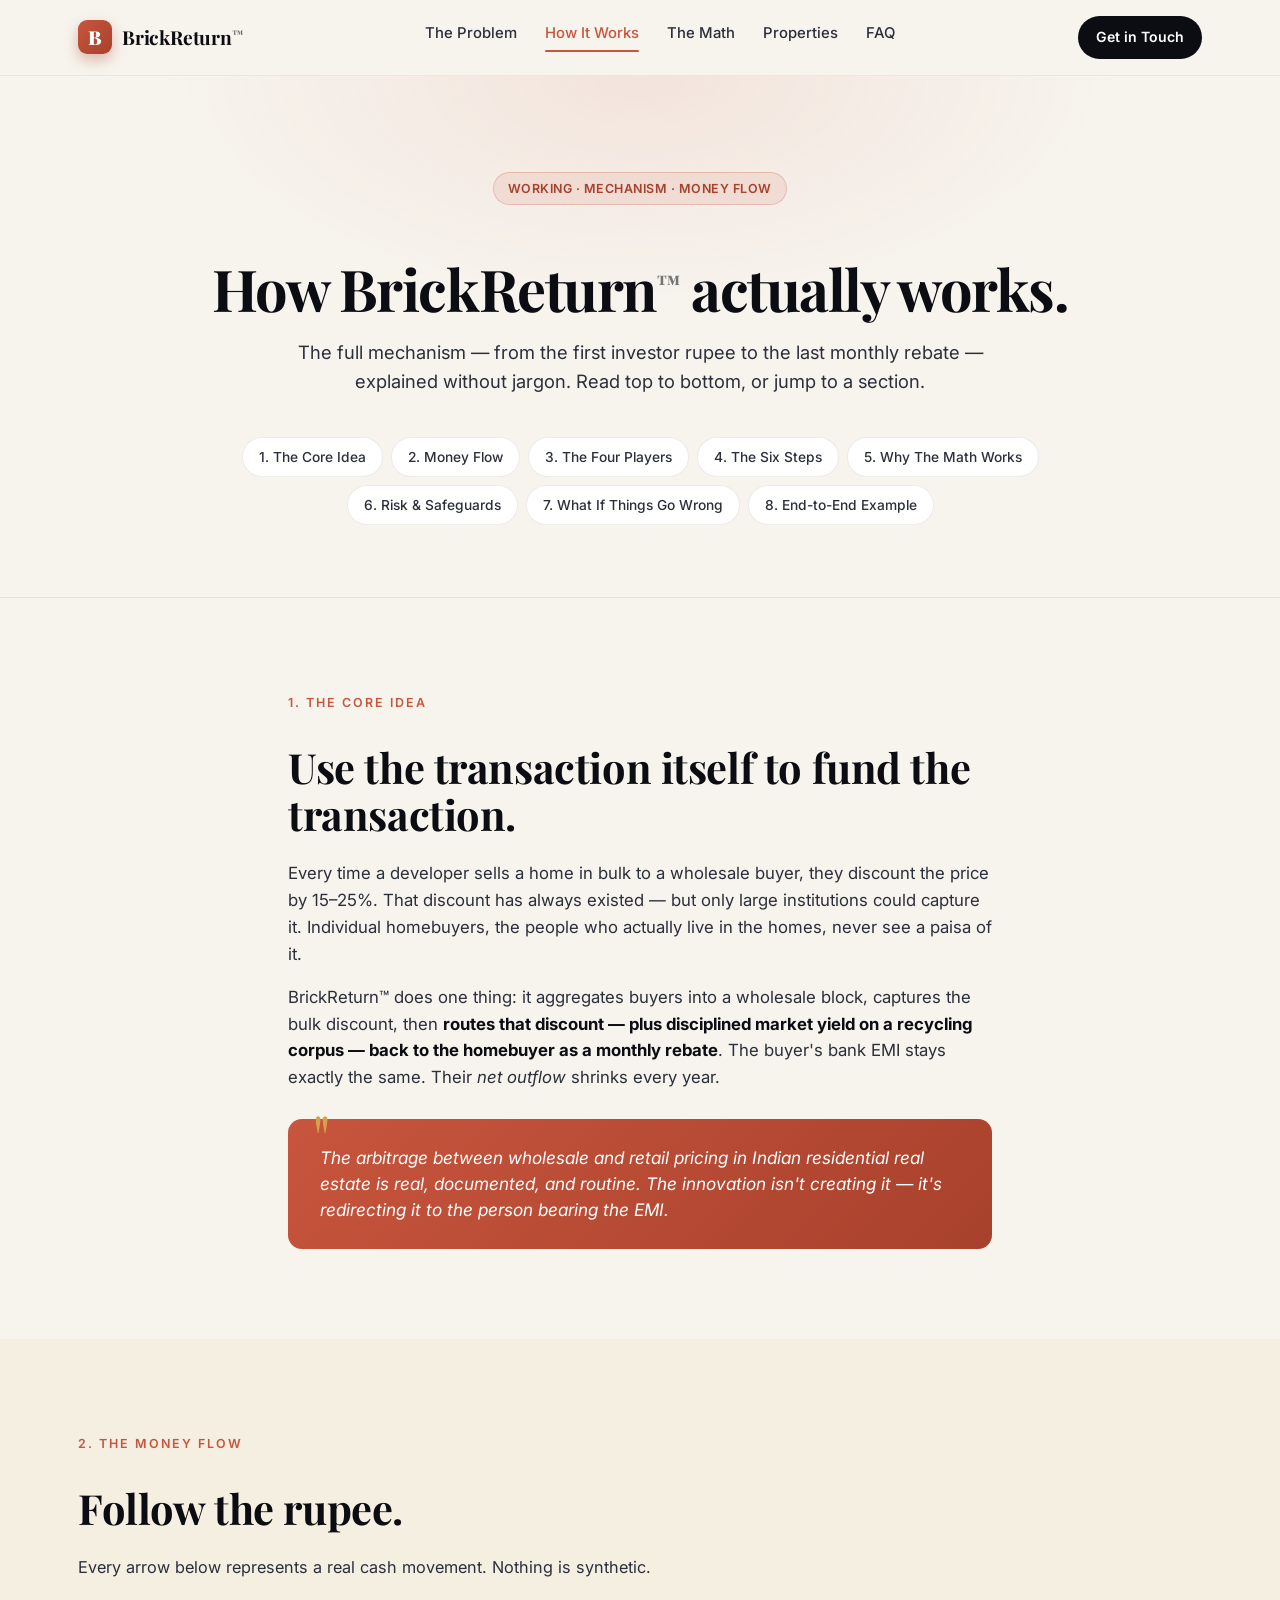
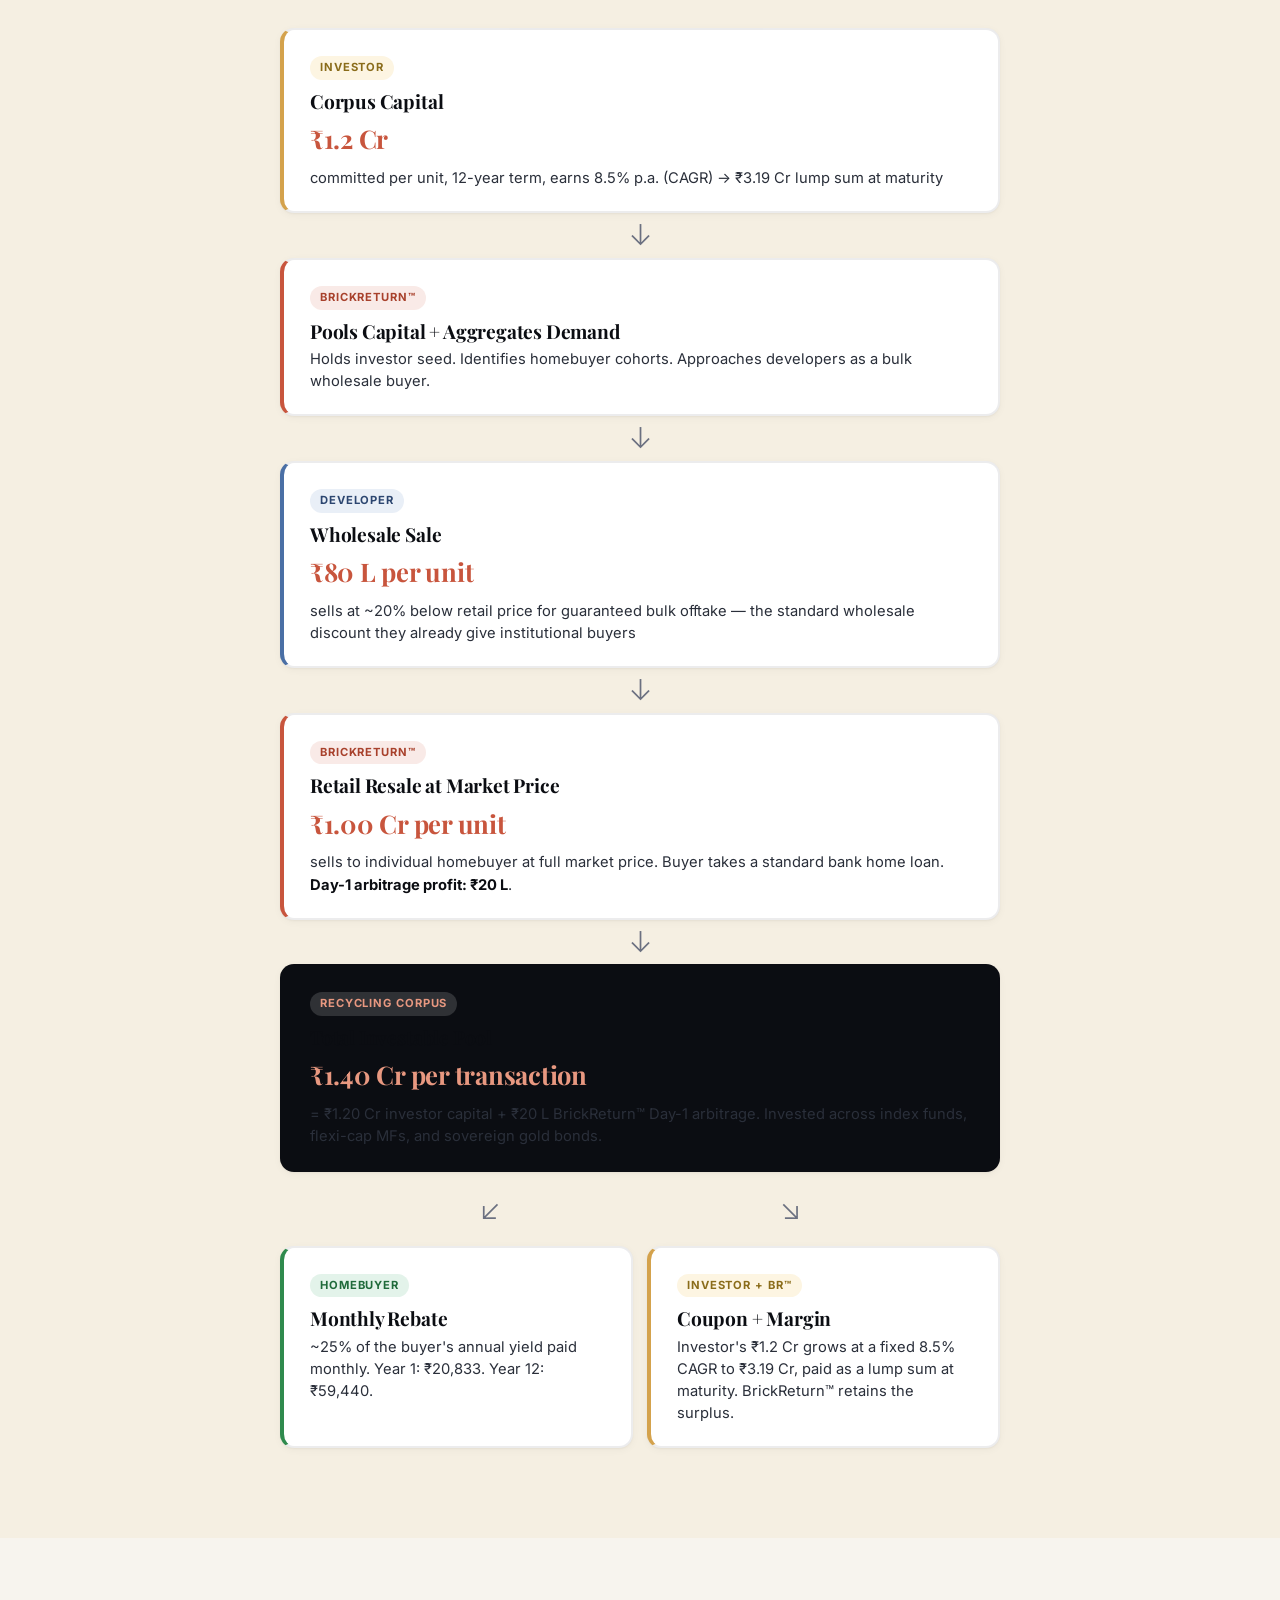
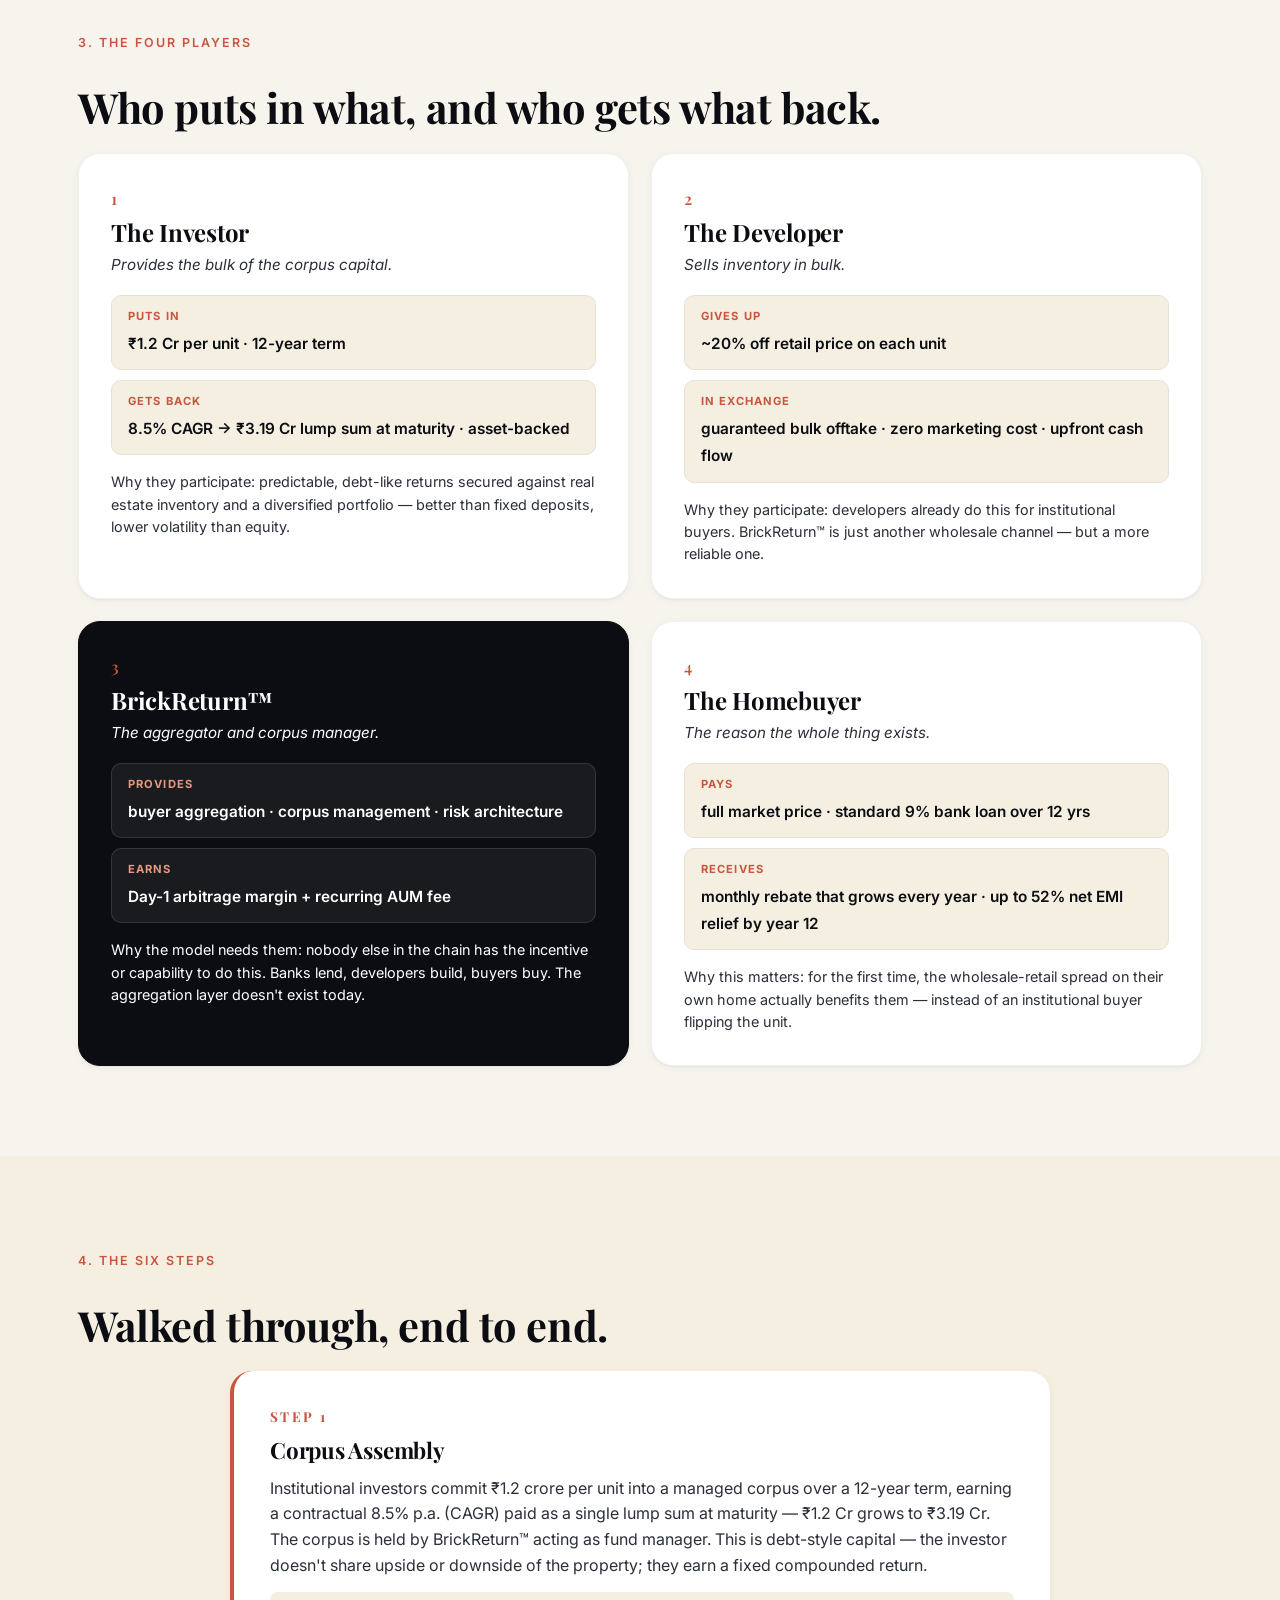
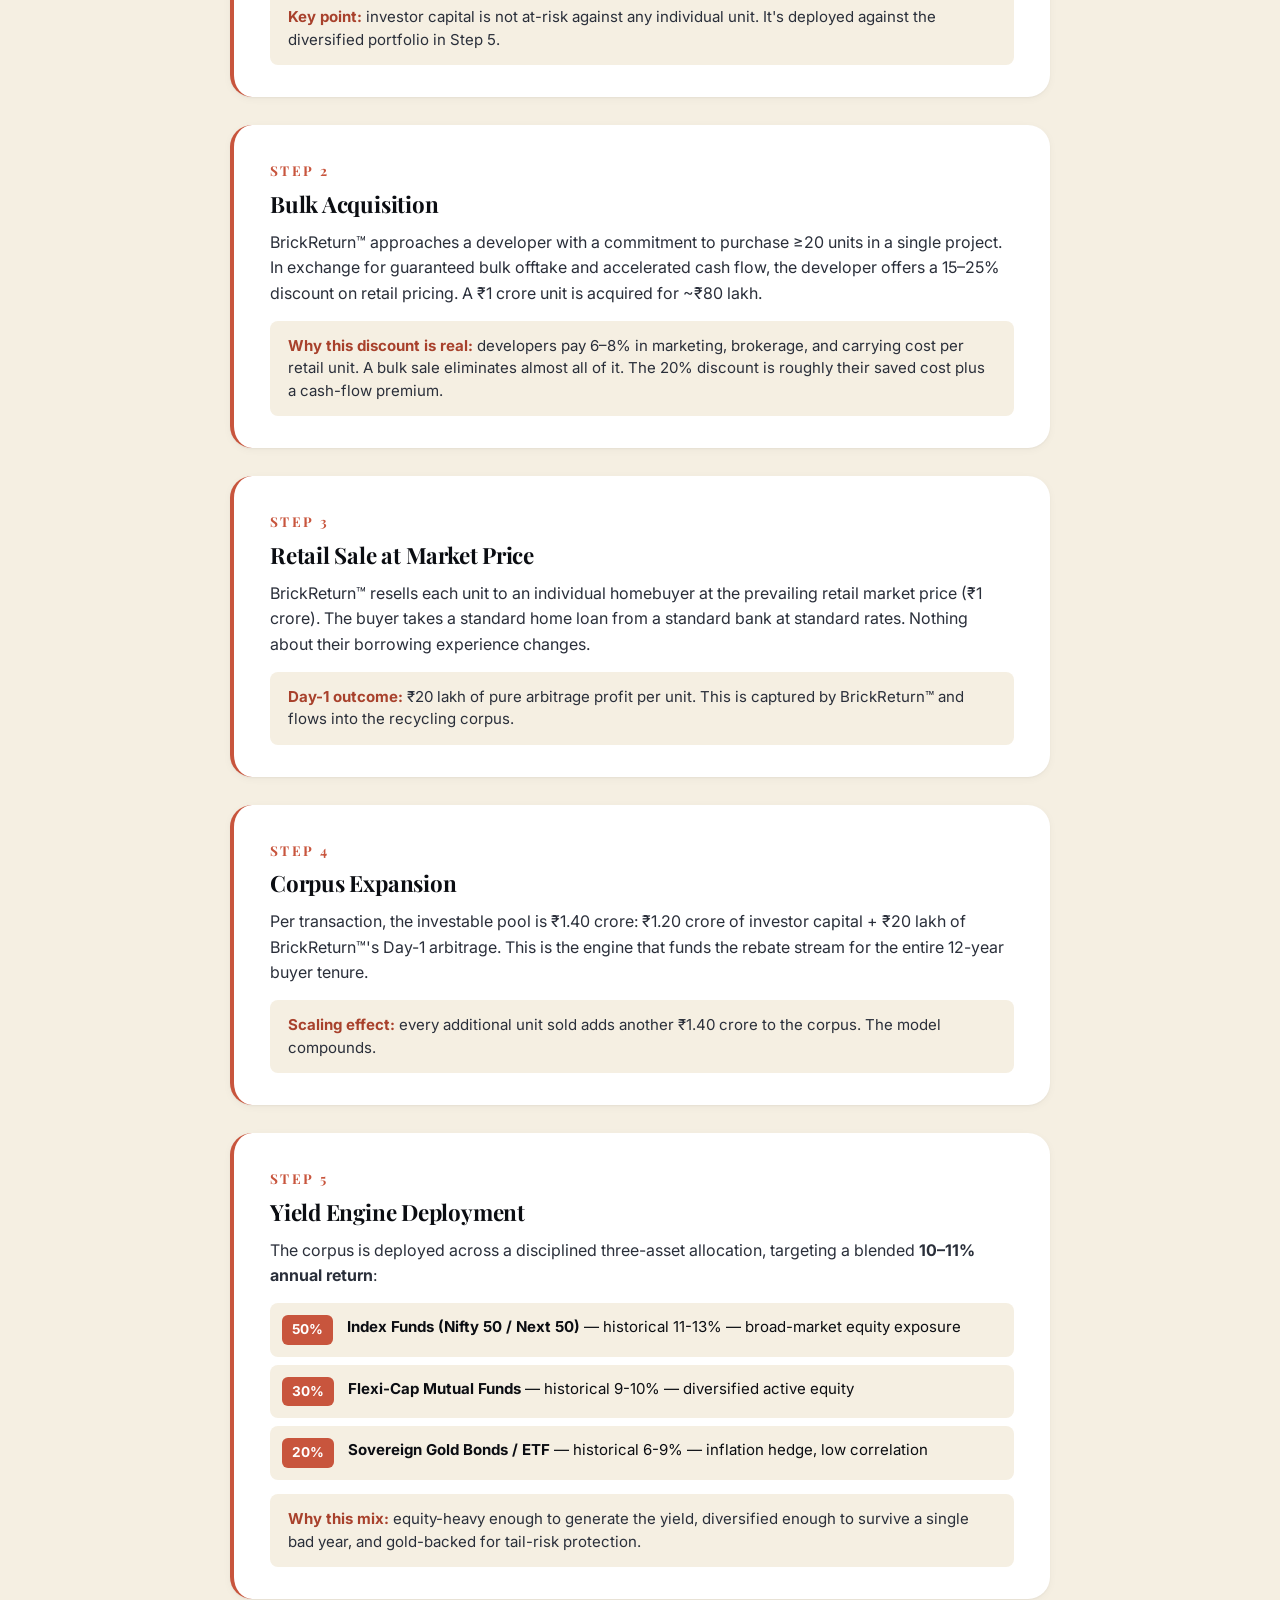
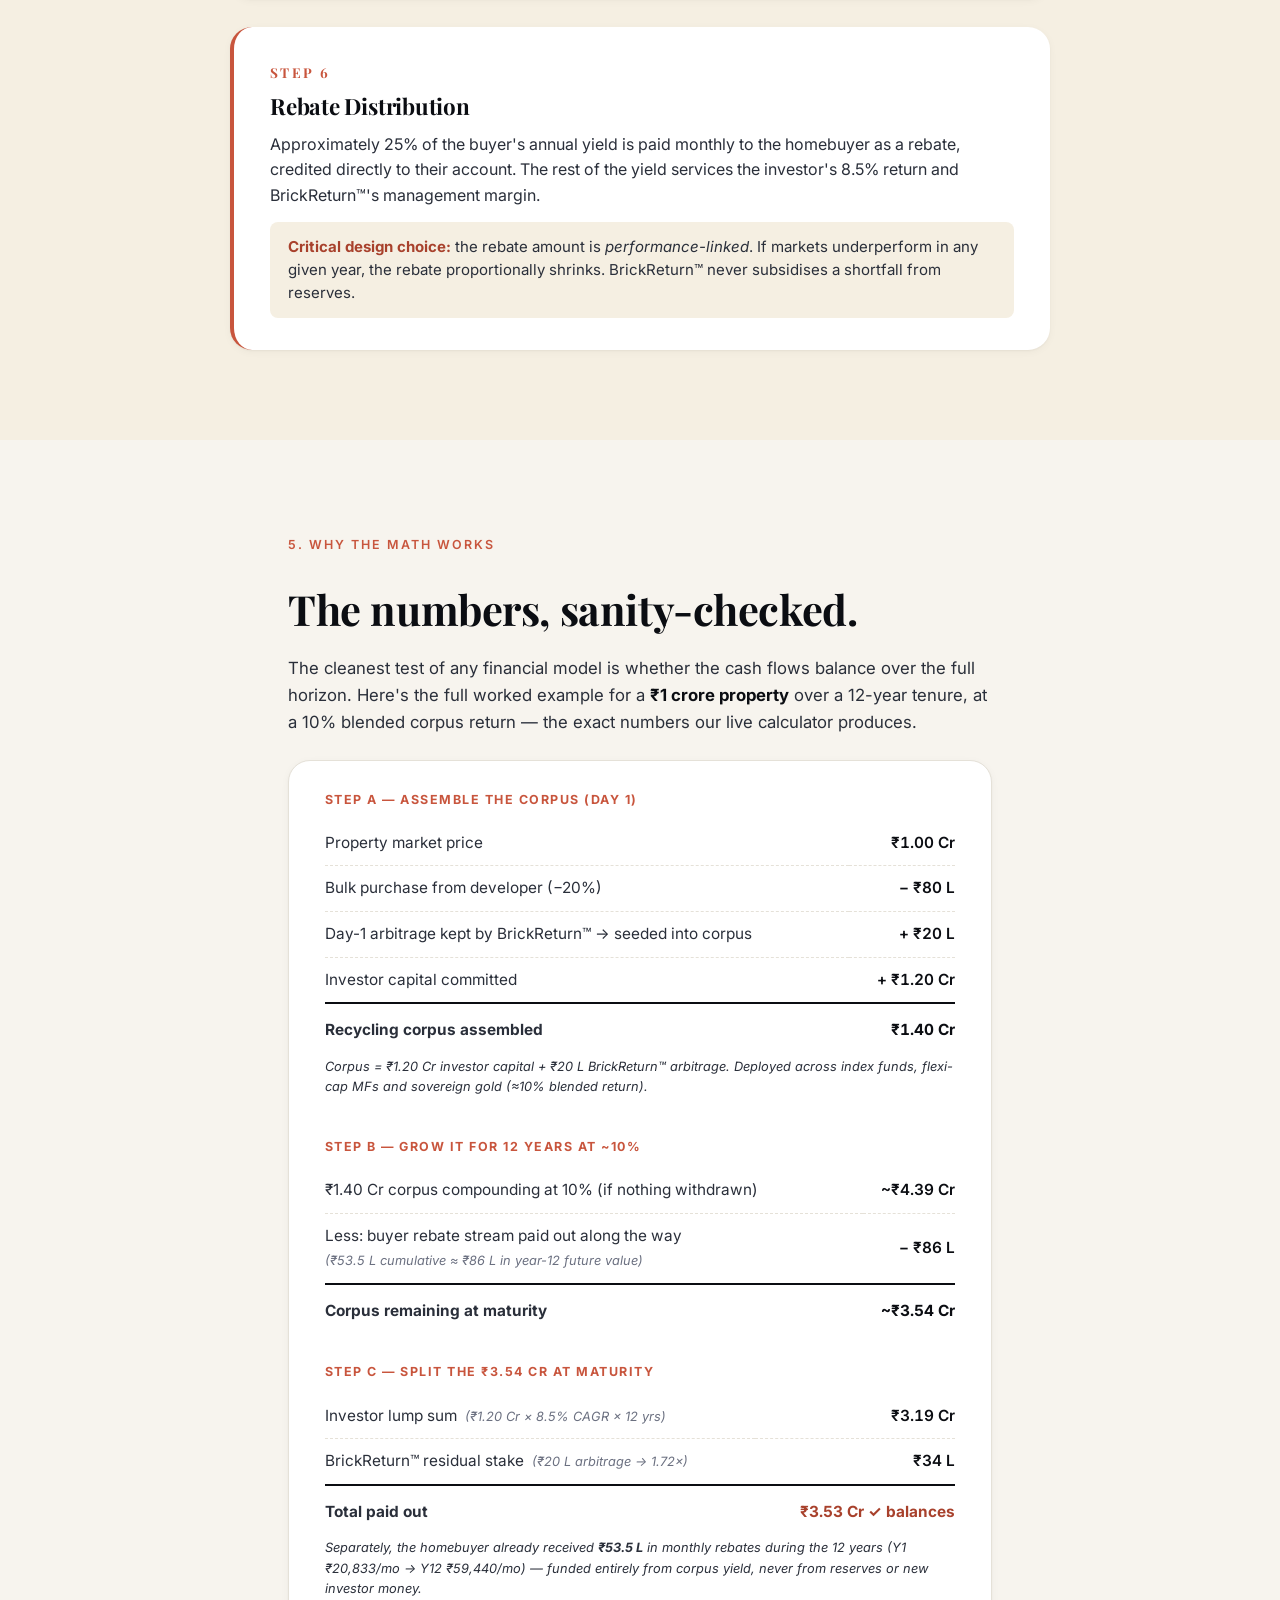
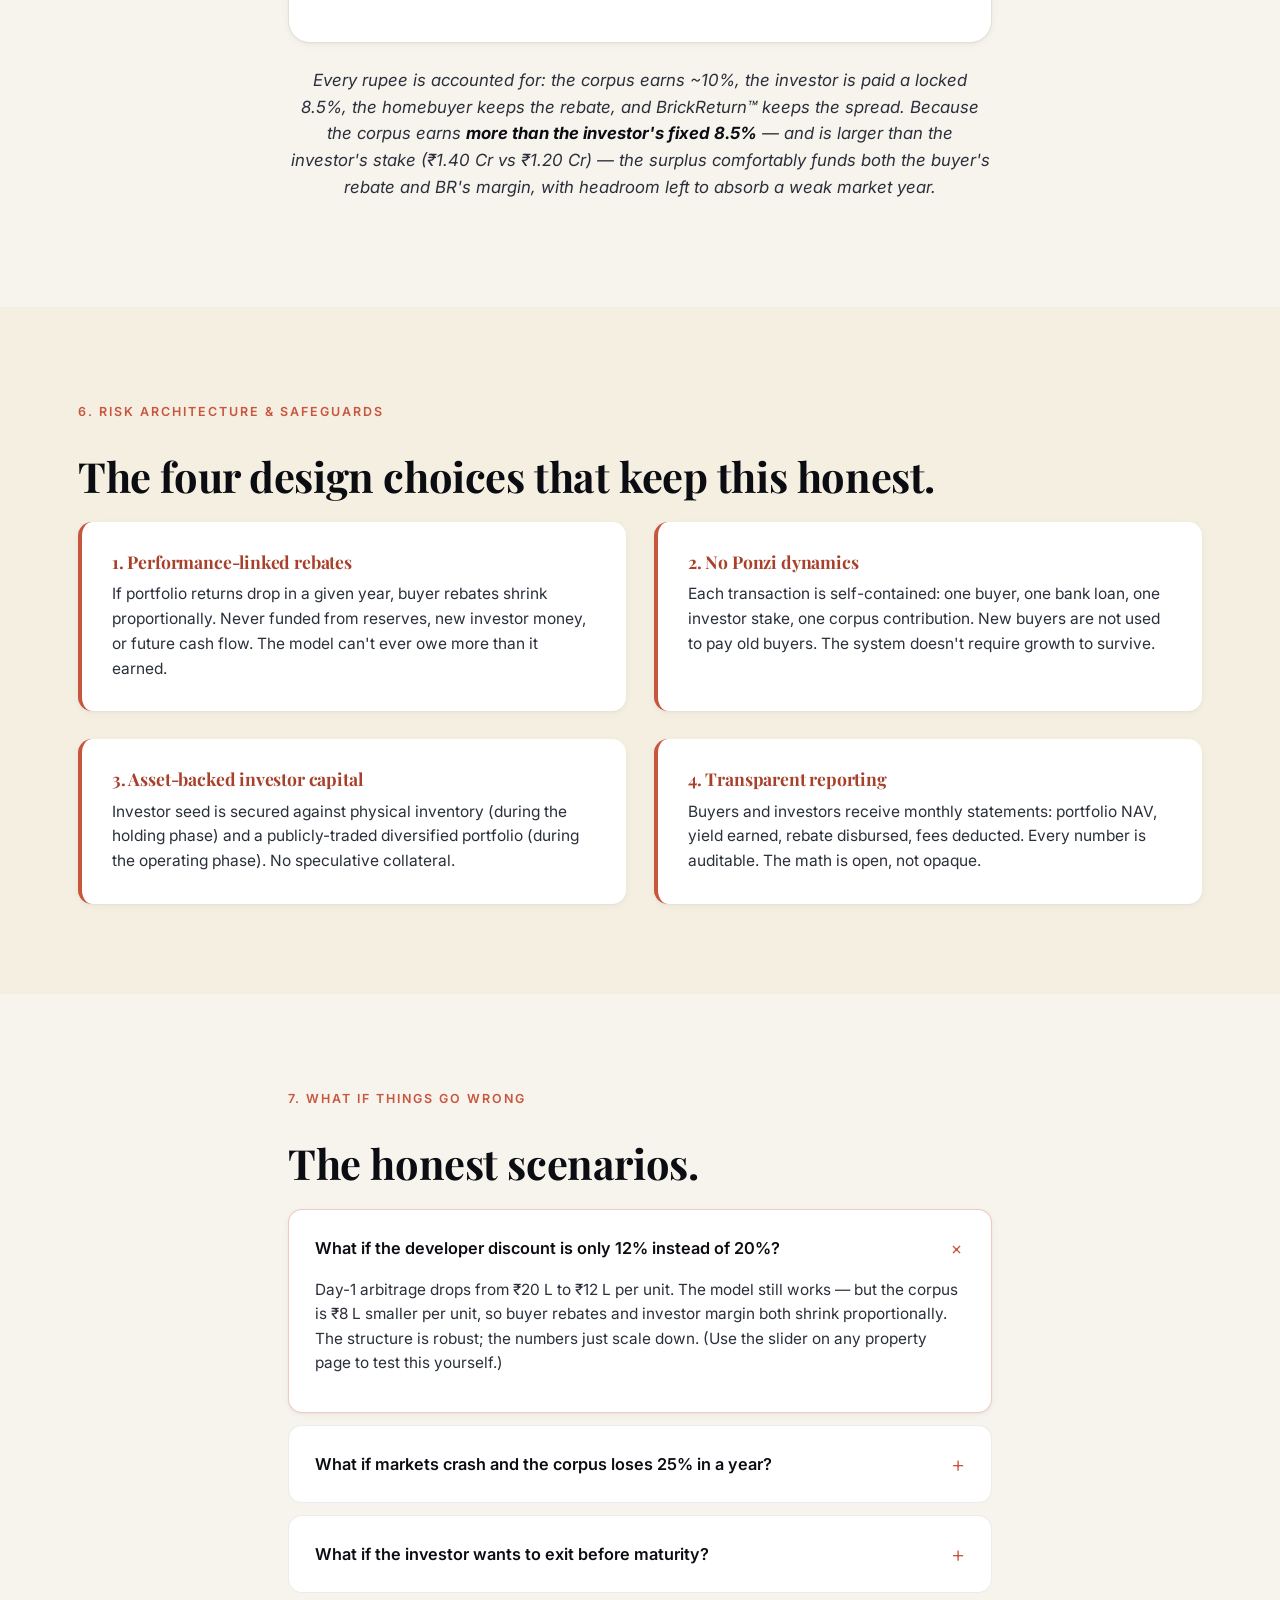
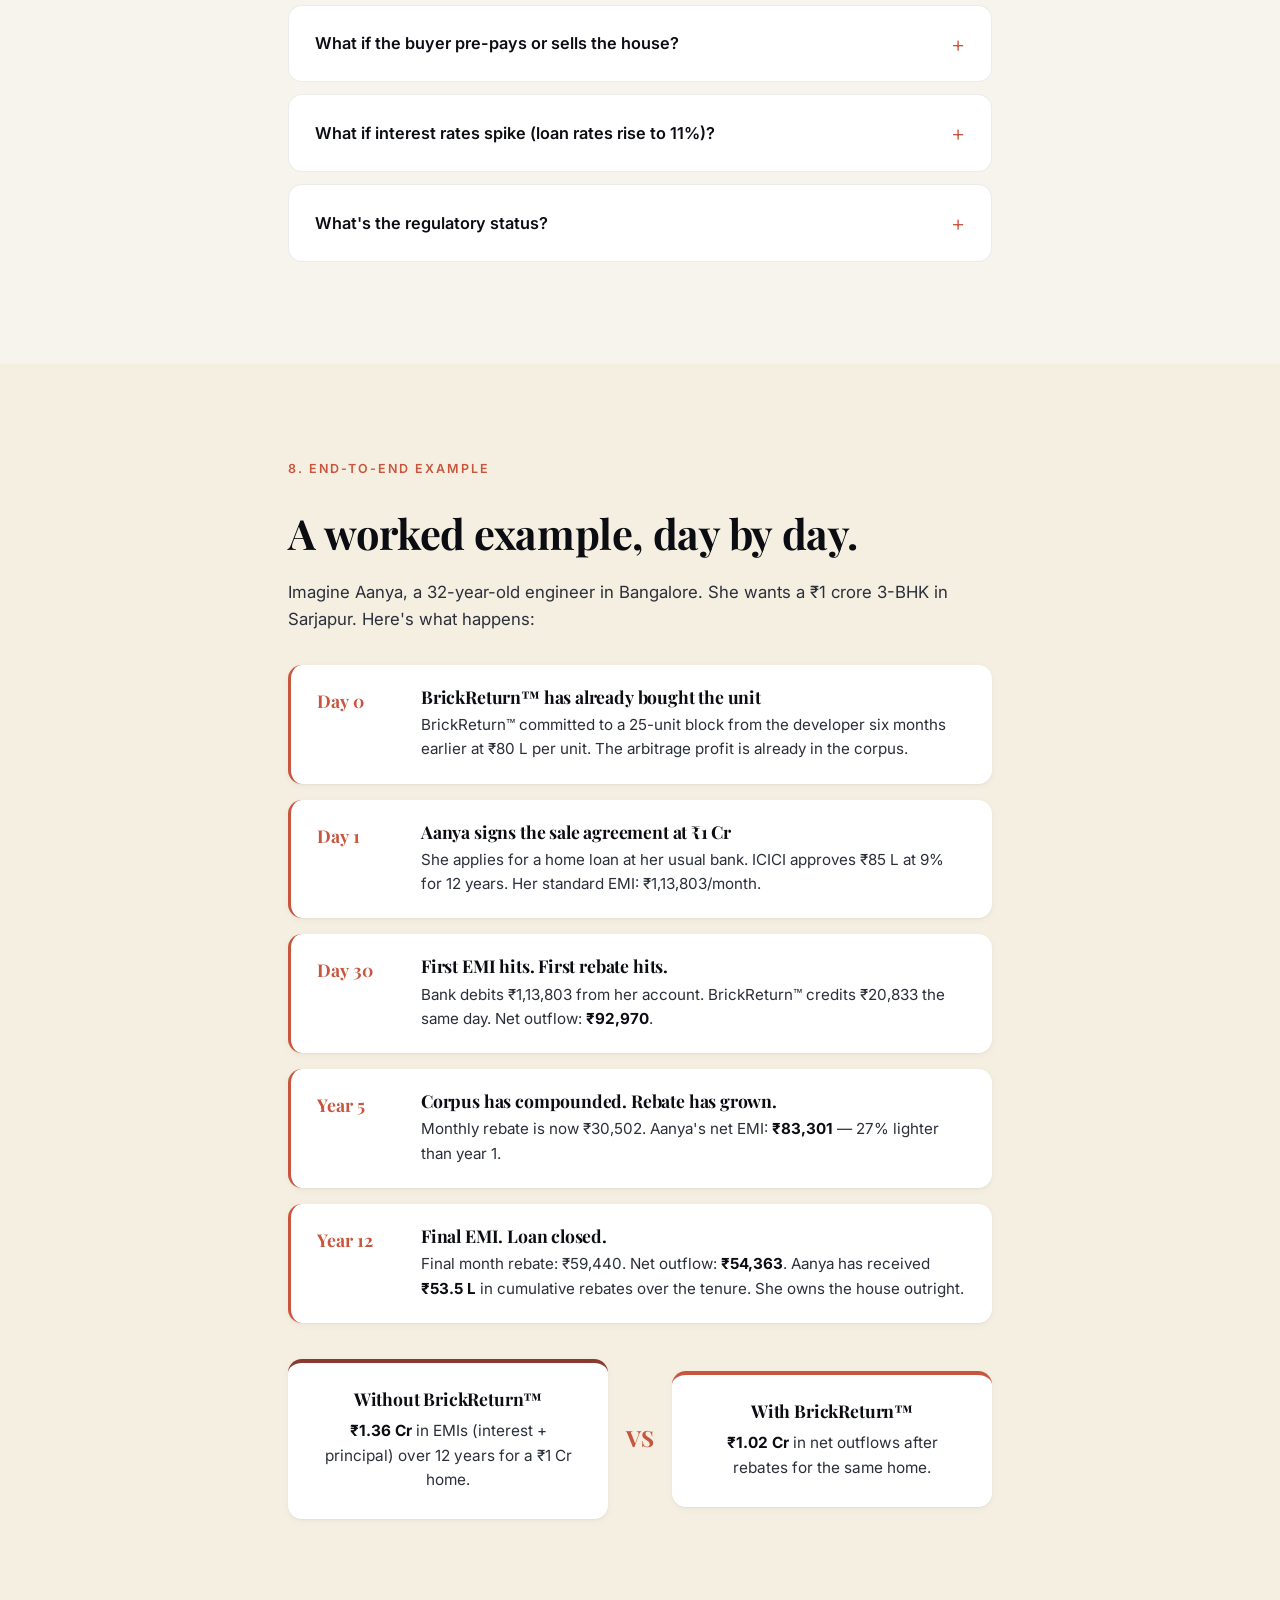
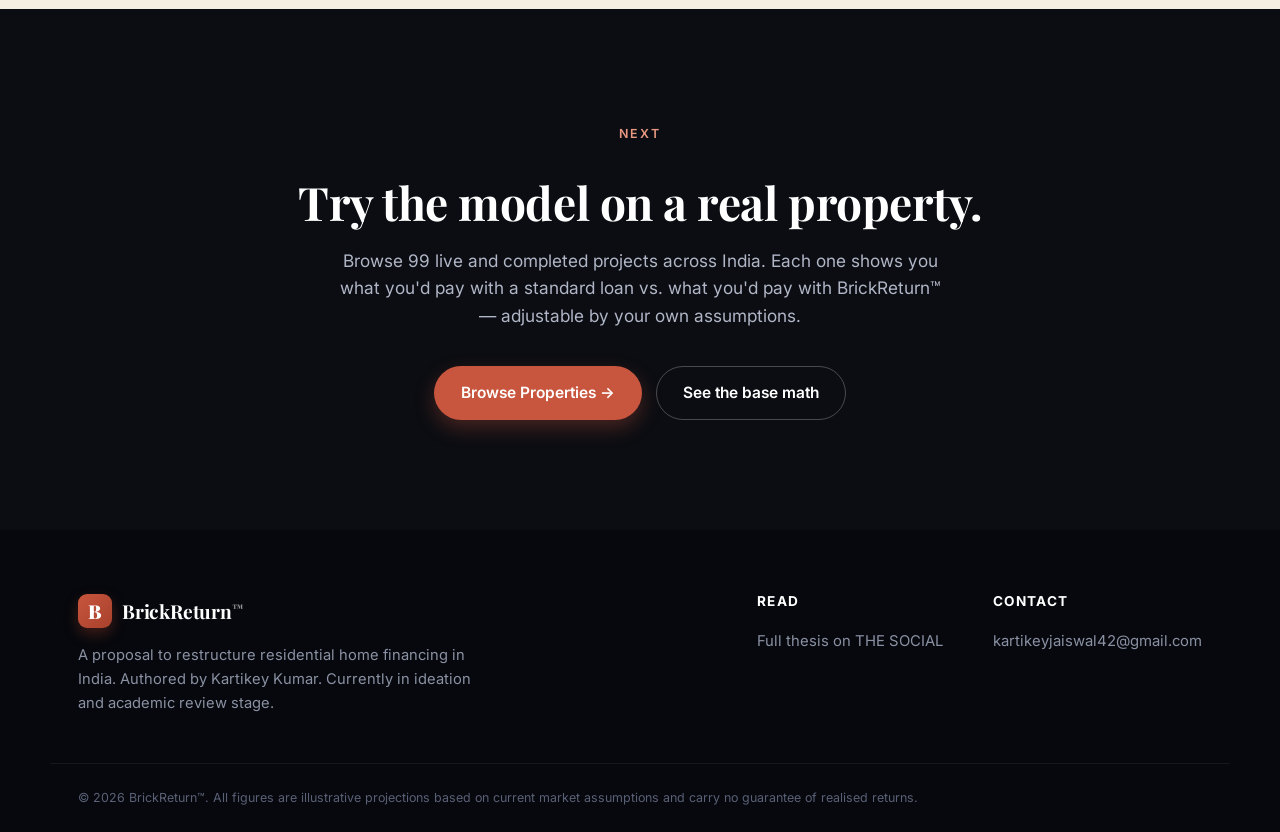
==== commit a577b4e3: "Fix calculations + investor-FD model, add live charts, mobile nav - Engine: investor notional now co" ====
--- a/how-it-works.html
+++ b/how-it-works.html
@@ -19,14 +19,18 @@
       <span class="logo-mark">B</span>
       <span class="logo-text">BrickReturn<sup>™</sup></span>
     </a>
-    <nav class="nav-links">
+    <nav class="nav-links" id="primary-nav">
       <a href="index.html#problem">The Problem</a>
       <a href="how-it-works.html" class="active">How It Works</a>
       <a href="index.html#math">The Math</a>
       <a href="index.html#properties">Properties</a>
       <a href="index.html#faq">FAQ</a>
+      <a href="index.html#contact" class="nav-cta nav-cta-mobile">Get in Touch</a>
     </nav>
     <a href="index.html#contact" class="nav-cta">Get in Touch</a>
+    <button class="nav-toggle" aria-label="Open menu" aria-expanded="false" aria-controls="primary-nav">
+      <span></span><span></span><span></span>
+    </button>
   </div>
 </header>
 
@@ -74,9 +78,9 @@
     <div class="flow-diagram">
       <div class="flow-node flow-node-investor">
         <div class="flow-tag">INVESTOR</div>
-        <h4>Seed Capital</h4>
-        <div class="flow-amount">₹40 L</div>
-        <p>committed per unit, 15-year lock-in, earns 8.5% p.a. guaranteed coupon</p>
+        <h4>Corpus Capital</h4>
+        <div class="flow-amount">₹1.2 Cr</div>
+        <p>committed per unit, 12-year term, earns 8.5% p.a. (CAGR) → ₹3.19 Cr lump sum at maturity</p>
       </div>
 
       <div class="flow-arrow flow-arrow-down">↓</div>
@@ -111,7 +115,7 @@
         <div class="flow-tag">RECYCLING CORPUS</div>
         <h4>Total Investable Pool</h4>
         <div class="flow-amount">₹1.40 Cr per transaction</div>
-        <p>= ₹1.00 Cr sale proceeds + ₹40 L original seed capital. Invested across index funds, flexi-cap MFs, and sovereign gold bonds.</p>
+        <p>= ₹1.20 Cr investor capital + ₹20 L BrickReturn™ Day-1 arbitrage. Invested across index funds, flexi-cap MFs, and sovereign gold bonds.</p>
       </div>
 
       <div class="flow-split">
@@ -123,12 +127,12 @@
         <div class="flow-node flow-node-buyer">
           <div class="flow-tag">HOMEBUYER</div>
           <h4>Monthly Rebate</h4>
-          <p>~2.5% of annual corpus yield paid monthly. Year 1: ₹20,833. Year 12: ₹63,000.</p>
+          <p>~25% of the buyer's annual yield paid monthly. Year 1: ₹20,833. Year 12: ₹59,440.</p>
         </div>
         <div class="flow-node flow-node-investor-small">
           <div class="flow-tag">INVESTOR + BR™</div>
           <h4>Coupon + Margin</h4>
-          <p>Investor receives 8.5% guaranteed coupon. BrickReturn™ retains surplus as management fee.</p>
+          <p>Investor's ₹1.2 Cr grows at a fixed 8.5% CAGR to ₹3.19 Cr, paid as a lump sum at maturity. BrickReturn™ retains the surplus.</p>
         </div>
       </div>
     </div>
@@ -145,14 +149,14 @@
       <div class="player-card">
         <div class="player-num">1</div>
         <h3>The Investor</h3>
-        <p class="player-role">Provides the seed capital.</p>
+        <p class="player-role">Provides the bulk of the corpus capital.</p>
         <div class="player-puts">
           <span>PUTS IN</span>
-          <strong>₹40 L per unit · 15-year lock-in</strong>
+          <strong>₹1.2 Cr per unit · 12-year term</strong>
         </div>
         <div class="player-gets">
           <span>GETS BACK</span>
-          <strong>8.5% p.a. guaranteed coupon · asset-backed</strong>
+          <strong>8.5% CAGR → ₹3.19 Cr lump sum at maturity · asset-backed</strong>
         </div>
         <p class="player-why">Why they participate: predictable, debt-like returns secured against real estate inventory and a diversified portfolio — better than fixed deposits, lower volatility than equity.</p>
       </div>
@@ -197,7 +201,7 @@
         </div>
         <div class="player-gets">
           <span>RECEIVES</span>
-          <strong>monthly rebate that grows every year · up to 53% net EMI relief by year 12</strong>
+          <strong>monthly rebate that grows every year · up to 52% net EMI relief by year 12</strong>
         </div>
         <p class="player-why">Why this matters: for the first time, the wholesale-retail spread on their own home actually benefits them — instead of an institutional buyer flipping the unit.</p>
       </div>
@@ -215,7 +219,7 @@
       <article class="step-d">
         <div class="step-d-num">Step 1</div>
         <h3>Corpus Assembly</h3>
-        <p>Institutional investors commit ₹40 lakh per unit into a managed corpus, with a 15-year lock-in and a contractual 8.5% p.a. coupon. The corpus is held by BrickReturn™ acting as fund manager. This is debt-style capital — the investor doesn't share upside or downside of the property; they earn a fixed yield.</p>
+        <p>Institutional investors commit ₹1.2 crore per unit into a managed corpus over a 12-year term, earning a contractual 8.5% p.a. (CAGR) paid as a single lump sum at maturity — ₹1.2 Cr grows to ₹3.19 Cr. The corpus is held by BrickReturn™ acting as fund manager. This is debt-style capital — the investor doesn't share upside or downside of the property; they earn a fixed compounded return.</p>
         <div class="step-d-key"><strong>Key point:</strong> investor capital is not at-risk against any individual unit. It's deployed against the diversified portfolio in Step 5.</div>
       </article>
 
@@ -236,7 +240,7 @@
       <article class="step-d">
         <div class="step-d-num">Step 4</div>
         <h3>Corpus Expansion</h3>
-        <p>Per transaction, the investable pool grows to ₹1.40 crore: ₹1 crore from the retail sale + ₹40 lakh original investor seed. This is the engine that funds the rebate stream for the entire 12-year buyer tenure.</p>
+        <p>Per transaction, the investable pool is ₹1.40 crore: ₹1.20 crore of investor capital + ₹20 lakh of BrickReturn™'s Day-1 arbitrage. This is the engine that funds the rebate stream for the entire 12-year buyer tenure.</p>
         <div class="step-d-key"><strong>Scaling effect:</strong> every additional unit sold adds another ₹1.40 crore to the corpus. The model compounds.</div>
       </article>
 
@@ -255,7 +259,7 @@
       <article class="step-d">
         <div class="step-d-num">Step 6</div>
         <h3>Rebate Distribution</h3>
-        <p>Approximately 2.5% of the annual corpus yield is paid monthly to the homebuyer as a rebate, credited directly to their account. The rest of the yield services the investor coupon (8.5%) and BrickReturn™'s management margin.</p>
+        <p>Approximately 25% of the buyer's annual yield is paid monthly to the homebuyer as a rebate, credited directly to their account. The rest of the yield services the investor's 8.5% return and BrickReturn™'s management margin.</p>
         <div class="step-d-key"><strong>Critical design choice:</strong> the rebate amount is <em>performance-linked</em>. If markets underperform in any given year, the rebate proportionally shrinks. BrickReturn™ never subsidises a shortfall from reserves.</div>
       </article>
     </div>
@@ -267,35 +271,36 @@
   <div class="container hiw-narrow">
     <span class="eyebrow">5. Why The Math Works</span>
     <h2>The numbers, sanity-checked.</h2>
-    <p>The cleanest test of any financial model is whether the cash flows balance over the full horizon. Here's the back-of-envelope:</p>
+    <p>The cleanest test of any financial model is whether the cash flows balance over the full horizon. Here's the full worked example for a <strong>₹1 crore property</strong> over a 12-year tenure, at a 10% blended corpus return — the exact numbers our live calculator produces.</p>
 
     <div class="math-box">
-      <h4>Per-unit economics (₹1 Cr property, 12-yr buyer tenure)</h4>
+      <h4>Step A — Assemble the corpus (Day 1)</h4>
       <table class="hiw-math-table">
-        <tr><td>Investor seed</td><td class="r">+ ₹40 L</td></tr>
-        <tr><td>Retail sale proceeds</td><td class="r">+ ₹100 L</td></tr>
-        <tr><td>Bulk acquisition cost</td><td class="r">− ₹80 L</td></tr>
-        <tr class="hl"><td><strong>Net corpus available</strong></td><td class="r"><strong>₹60 L deployable + ₹80 L recycled</strong></td></tr>
-        <tr><td colspan="2" class="hiw-math-note">(₹80 L recycled through Step 2 cycle; ₹60 L = Day-1 arbitrage + investor seed earning yield)</td></tr>
+        <tr><td>Property market price</td><td class="r">₹1.00 Cr</td></tr>
+        <tr><td>Bulk purchase from developer (−20%)</td><td class="r">− ₹80 L</td></tr>
+        <tr><td>Day-1 arbitrage kept by BrickReturn™ → seeded into corpus</td><td class="r">+ ₹20 L</td></tr>
+        <tr><td>Investor capital committed</td><td class="r">+ ₹1.20 Cr</td></tr>
+        <tr class="hl"><td><strong>Recycling corpus assembled</strong></td><td class="r"><strong>₹1.40 Cr</strong></td></tr>
+        <tr><td colspan="2" class="hiw-math-note">Corpus = ₹1.20 Cr investor capital + ₹20 L BrickReturn™ arbitrage. Deployed across index funds, flexi-cap MFs and sovereign gold (≈10% blended return).</td></tr>
       </table>
 
-      <h4 style="margin-top:32px;">12-year obligations</h4>
+      <h4 style="margin-top:32px;">Step B — Grow it for 12 years at ~10%</h4>
       <table class="hiw-math-table">
-        <tr><td>Investor coupon @ 8.5% × 12 yrs × ₹40 L</td><td class="r">~₹52 L total</td></tr>
-        <tr><td>Buyer rebate (cumulative)</td><td class="r">~₹34.5 L total</td></tr>
-        <tr><td>BrickReturn™ management fee</td><td class="r">~₹8-12 L total</td></tr>
-        <tr class="hl"><td><strong>Total outflows</strong></td><td class="r"><strong>~₹95-99 L</strong></td></tr>
+        <tr><td>₹1.40 Cr corpus compounding at 10% (if nothing withdrawn)</td><td class="r">~₹4.39 Cr</td></tr>
+        <tr><td>Less: buyer rebate stream paid out along the way<br/><span class="hiw-math-note" style="display:inline">(₹53.5 L cumulative ≈ ₹86 L in year-12 future value)</span></td><td class="r">− ₹86 L</td></tr>
+        <tr class="hl"><td><strong>Corpus remaining at maturity</strong></td><td class="r"><strong>~₹3.54 Cr</strong></td></tr>
       </table>
 
-      <h4 style="margin-top:32px;">12-year corpus generation</h4>
+      <h4 style="margin-top:32px;">Step C — Split the ₹3.54 Cr at maturity</h4>
       <table class="hiw-math-table">
-        <tr><td>₹140 L corpus × 10.5% blended return × 12 yrs (compounded)</td><td class="r">~₹325 L grown corpus</td></tr>
-        <tr><td>Yield generated</td><td class="r">~₹185 L</td></tr>
-        <tr class="hl"><td><strong>Margin of safety</strong></td><td class="r text-good"><strong>~₹85-90 L cushion</strong></td></tr>
+        <tr><td>Investor lump sum &nbsp;<span class="hiw-math-note" style="display:inline">(₹1.20 Cr × 8.5% CAGR × 12 yrs)</span></td><td class="r">₹3.19 Cr</td></tr>
+        <tr><td>BrickReturn™ residual stake &nbsp;<span class="hiw-math-note" style="display:inline">(₹20 L arbitrage → 1.72×)</span></td><td class="r">₹34 L</td></tr>
+        <tr class="hl"><td><strong>Total paid out</strong></td><td class="r text-good"><strong>₹3.53 Cr ✓ balances</strong></td></tr>
+        <tr><td colspan="2" class="hiw-math-note">Separately, the homebuyer already received <strong>₹53.5 L</strong> in monthly rebates during the 12 years (Y1 ₹20,833/mo → Y12 ₹59,440/mo) — funded entirely from corpus yield, never from reserves or new investor money.</td></tr>
       </table>
     </div>
 
-    <p class="hiw-math-conclusion">The model has roughly <strong>85% headroom</strong> over its stated obligations — that's the buffer that absorbs market underperformance years.</p>
+    <p class="hiw-math-conclusion">Every rupee is accounted for: the corpus earns ~10%, the investor is paid a locked 8.5%, the homebuyer keeps the rebate, and BrickReturn™ keeps the spread. Because the corpus earns <strong>more than the investor's fixed 8.5%</strong> — and is larger than the investor's stake (₹1.40 Cr vs ₹1.20 Cr) — the surplus comfortably funds both the buyer's rebate <em>and</em> BR's margin, with headroom left to absorb a weak market year.</p>
   </div>
 </section>
 
@@ -343,8 +348,8 @@
     </details>
 
     <details class="scenario">
-      <summary>What if the investor wants to exit before 15 years?</summary>
-      <p>The 15-year lock-in is contractual. Secondary-market transfer to another qualified investor is permitted, similar to how senior debt securities trade. BrickReturn™ does not buy back from reserves.</p>
+      <summary>What if the investor wants to exit before maturity?</summary>
+      <p>The 12-year term is contractual. Secondary-market transfer to another qualified investor is permitted, similar to how senior debt securities trade. BrickReturn™ does not buy back from reserves.</p>
     </details>
 
     <details class="scenario">
@@ -397,14 +402,14 @@
         <div class="ex-time">Year 5</div>
         <div class="ex-body">
           <h4>Corpus has compounded. Rebate has grown.</h4>
-          <p>Monthly rebate is now ₹39,502. Aanya's net EMI: <strong>₹74,301</strong> — 35% lighter than year 1.</p>
+          <p>Monthly rebate is now ₹30,502. Aanya's net EMI: <strong>₹83,301</strong> — 27% lighter than year 1.</p>
         </div>
       </li>
       <li>
         <div class="ex-time">Year 12</div>
         <div class="ex-body">
           <h4>Final EMI. Loan closed.</h4>
-          <p>Final month rebate: ₹63,000. Net outflow: <strong>₹50,803</strong>. Aanya has received <strong>₹34.5 L</strong> in cumulative rebates over the tenure. She owns the house outright.</p>
+          <p>Final month rebate: ₹59,440. Net outflow: <strong>₹54,363</strong>. Aanya has received <strong>₹53.5 L</strong> in cumulative rebates over the tenure. She owns the house outright.</p>
         </div>
       </li>
     </ol>
--- a/style.css
+++ b/style.css
@@ -118,8 +118,83 @@
 }
 .nav-cta:hover { background: var(--brick); transform: translateY(-1px); }
 
+/* ---------- Mobile nav (hamburger) ---------- */
+.nav-toggle {
+  display: none;
+  flex-direction: column;
+  justify-content: center;
+  gap: 5px;
+  width: 44px; height: 44px;
+  padding: 0;
+  background: transparent;
+  border: 1px solid rgba(11,13,18,.14);
+  border-radius: 11px;
+  cursor: pointer;
+  transition: border-color .2s, background .2s;
+}
+.nav-toggle span {
+  display: block;
+  width: 20px; height: 2px;
+  margin: 0 auto;
+  background: var(--ink);
+  border-radius: 2px;
+  transition: transform .28s ease, opacity .2s ease;
+}
+.nav-cta-mobile { display: none; }
+
 @media (max-width: 820px) {
-  .nav-links { display: none; }
+  .nav-inner { gap: 12px; }
+  .nav-toggle { display: flex; }
+  .nav-cta { display: none; }
+
+  .nav-links {
+    position: absolute;
+    top: 100%;
+    left: 0;
+    right: 0;
+    flex-direction: column;
+    gap: 0;
+    align-items: stretch;
+    background: var(--bg-soft);
+    border-bottom: 1px solid rgba(15,20,35,.08);
+    box-shadow: var(--shadow-md);
+    padding: 8px 0;
+    /* collapsed */
+    max-height: 0;
+    overflow: hidden;
+    opacity: 0;
+    visibility: hidden;
+    transform: translateY(-8px);
+    transition: max-height .32s ease, opacity .24s ease, transform .24s ease, visibility .24s;
+  }
+  .nav.menu-open .nav-links {
+    max-height: 70vh;
+    overflow-y: auto;
+    opacity: 1;
+    visibility: visible;
+    transform: translateY(0);
+  }
+  .nav-links a {
+    padding: 15px 28px;
+    font-size: 1.02rem;
+    border-bottom: 1px solid rgba(15,20,35,.05);
+  }
+  .nav-links a:last-child { border-bottom: none; }
+
+  .nav-cta-mobile {
+    display: block !important;
+    margin: 12px 28px 6px;
+    text-align: center;
+    background: var(--brick);
+    color: #fff !important;
+    border-radius: 999px;
+    border-bottom: none !important;
+  }
+
+  /* animate hamburger → X when open */
+  .nav.menu-open .nav-toggle span:nth-child(1) { transform: translateY(7px) rotate(45deg); }
+  .nav.menu-open .nav-toggle span:nth-child(2) { opacity: 0; }
+  .nav.menu-open .nav-toggle span:nth-child(3) { transform: translateY(-7px) rotate(-45deg); }
 }
 
 /* ---------- Buttons ---------- */
@@ -432,6 +507,69 @@
 }
 
 /* ---------- EMI Table ---------- */
+/* ---------- EMI relief chart ---------- */
+.emi-chart-card {
+  max-width: 900px;
+  margin: 0 auto 28px;
+  padding: 28px 30px 22px;
+  background: var(--bg-elev);
+  border: 1px solid var(--line-dark);
+  border-radius: var(--radius-lg);
+}
+.emi-chart-head {
+  display: flex;
+  align-items: center;
+  justify-content: space-between;
+  flex-wrap: wrap;
+  gap: 14px;
+  margin-bottom: 18px;
+}
+.emi-chart-head h3 { color: #fff; font-size: 1.2rem; }
+.emi-chart-legend { display: flex; flex-wrap: wrap; gap: 16px; }
+.emi-chart-legend .lg {
+  display: inline-flex;
+  align-items: center;
+  gap: 7px;
+  font-size: 0.82rem;
+  color: #98a0b3;
+  font-weight: 500;
+}
+.emi-chart-legend .lg i {
+  width: 13px; height: 13px;
+  border-radius: 3px;
+  display: inline-block;
+}
+.lg-bank i   { background: #98a0b3; }
+.lg-net i    { background: var(--brick); }
+.lg-rebate i { background: rgba(200,85,61,.28); border: 1px solid var(--brick-soft); }
+
+.emi-chart { width: 100%; }
+.emi-chart svg { width: 100%; height: auto; display: block; overflow: visible; }
+.emi-chart .grid-line { stroke: var(--line-dark); stroke-width: 1; }
+.emi-chart .axis-label { fill: #6b7080; font-size: 12px; font-family: 'Inter', sans-serif; }
+.emi-chart .rebate-area { fill: url(#rebateGrad); opacity: 0; transition: opacity .9s ease .5s; }
+.emi-chart.in .rebate-area { opacity: 1; }
+.emi-chart .line-bank { fill: none; stroke: #98a0b3; stroke-width: 2.5; stroke-dasharray: 6 5; }
+.emi-chart .line-net  { fill: none; stroke: var(--brick); stroke-width: 3; stroke-linecap: round; stroke-linejoin: round; }
+.emi-chart .draw {
+  stroke-dasharray: var(--len);
+  stroke-dashoffset: var(--len);
+  transition: stroke-dashoffset 1.3s ease;
+}
+.emi-chart.in .draw { stroke-dashoffset: 0; }
+.emi-chart .dot { fill: var(--brick); stroke: var(--bg-elev); stroke-width: 2.5; opacity: 0; transition: opacity .4s ease 1.2s; }
+.emi-chart.in .dot { opacity: 1; }
+.emi-chart .dot-label { fill: #fff; font-size: 12.5px; font-weight: 700; font-family: 'Inter', sans-serif; opacity: 0; transition: opacity .4s ease 1.3s; }
+.emi-chart.in .dot-label { opacity: 1; }
+@media (prefers-reduced-motion: reduce) {
+  .emi-chart .draw { transition: none; stroke-dashoffset: 0; }
+  .emi-chart .rebate-area, .emi-chart .dot, .emi-chart .dot-label { transition: none; opacity: 1; }
+}
+@media (max-width: 600px) {
+  .emi-chart-card { padding: 22px 16px 16px; }
+  .emi-chart-head h3 { font-size: 1.05rem; }
+}
+
 .emi-table-wrap {
   max-width: 900px;
   margin: 0 auto 48px;
@@ -1133,6 +1271,96 @@
   box-shadow: var(--shadow-md);
 }
 @media (max-width: 720px) { .backend-calc { padding: 32px 22px; } }
+
+/* ---------- Live visualization panel (property detail) ---------- */
+.viz-panel { margin: 48px 0; }
+.viz-head { text-align: center; max-width: 720px; margin: 0 auto 28px; }
+.viz-head h3 { font-size: clamp(1.5rem, 2.6vw, 2rem); margin: 8px 0 8px; }
+.viz-head p { color: var(--muted); font-size: 0.98rem; }
+.viz-grid {
+  display: grid;
+  grid-template-columns: repeat(2, 1fr);
+  gap: 20px;
+}
+@media (max-width: 880px) { .viz-grid { grid-template-columns: 1fr; } }
+
+.viz-card {
+  background: var(--bg-elev);
+  border: 1px solid var(--line-dark);
+  border-radius: var(--radius-lg);
+  padding: 22px 24px 18px;
+  box-shadow: var(--shadow-md);
+  min-width: 0;
+}
+.viz-card-head {
+  display: flex;
+  align-items: baseline;
+  justify-content: space-between;
+  flex-wrap: wrap;
+  gap: 8px 16px;
+  margin-bottom: 14px;
+}
+.viz-card-head h4 { color: #fff; font-size: 1.05rem; letter-spacing: -0.01em; }
+.viz-sub { font-size: 0.8rem; color: #98a0b3; }
+.viz-sub strong { color: var(--brick-soft); }
+.viz-legend { display: flex; flex-wrap: wrap; gap: 12px; }
+.viz-legend .lg { display: inline-flex; align-items: center; gap: 6px; font-size: 0.76rem; color: #98a0b3; font-weight: 500; }
+.viz-legend .lg i { width: 11px; height: 11px; border-radius: 3px; display: inline-block; }
+
+.viz-chart { width: 100%; position: relative; }
+.viz-chart svg { width: 100%; height: auto; display: block; overflow: visible; }
+.viz-chart .vz-grid { stroke: var(--line-dark); stroke-width: 1; }
+.viz-chart .vz-axis { fill: #6b7080; font-size: 11px; font-family: 'Inter', sans-serif; }
+.viz-chart .vz-area { opacity: .9; }
+.viz-chart .vz-line { fill: none; stroke-width: 2.5; stroke-linecap: round; stroke-linejoin: round; }
+.viz-chart .vz-dashed { stroke-dasharray: 5 5; stroke-width: 2; }
+.viz-chart .vz-dot { stroke: var(--bg-elev); stroke-width: 2; }
+.viz-chart .vz-bar { transition: opacity .15s; }
+.viz-chart .vz-bar-lbl { fill: #c7ccd8; font-size: 10.5px; font-family: 'Inter', sans-serif; font-weight: 600; text-anchor: middle; }
+.viz-chart .vz-hit { fill: transparent; cursor: crosshair; }
+.viz-chart .vz-guide { stroke: rgba(255,255,255,.16); stroke-width: 1; }
+
+/* comparison bars (chart 4) */
+.viz-bars2 { display: flex; flex-direction: column; gap: 16px; padding: 8px 0 4px; }
+.viz-bar2-row .viz-bar2-top { display: flex; justify-content: space-between; align-items: baseline; margin-bottom: 6px; }
+.viz-bar2-row .viz-bar2-name { font-size: 0.86rem; color: #c7ccd8; font-weight: 600; }
+.viz-bar2-row .viz-bar2-val { font-size: 0.86rem; font-weight: 700; }
+.viz-bar2-track { height: 26px; border-radius: 8px; background: rgba(255,255,255,.05); overflow: hidden; display: flex; }
+.viz-bar2-fill { height: 100%; border-radius: 8px 0 0 8px; transition: width .5s ease; }
+.viz-bar2-fill.seg { border-radius: 0; }
+.viz-fill-std { background: linear-gradient(90deg, #5a6072, #6b7080); }
+.viz-fill-pay { background: linear-gradient(90deg, var(--brick-deep), var(--brick)); }
+.viz-fill-save { background: linear-gradient(90deg, #2f8a4d, #3fa861); }
+.viz-bars2-legend { display: flex; gap: 16px; margin-top: 6px; flex-wrap: wrap; }
+.viz-bars2-legend .lg { display: inline-flex; align-items: center; gap: 6px; font-size: 0.76rem; color: #98a0b3; }
+.viz-bars2-legend .lg i { width: 11px; height: 11px; border-radius: 3px; }
+
+/* hover tooltip */
+.viz-tip {
+  position: absolute;
+  pointer-events: none;
+  background: #0b0d12;
+  border: 1px solid var(--line-dark);
+  border-radius: 9px;
+  padding: 8px 11px;
+  font-size: 0.78rem;
+  color: #d8dbe4;
+  box-shadow: var(--shadow-md);
+  transform: translate(-50%, -115%);
+  white-space: nowrap;
+  opacity: 0;
+  transition: opacity .12s;
+  z-index: 5;
+}
+.viz-tip.show { opacity: 1; }
+.viz-tip .vt-yr { color: #98a0b3; font-size: 0.72rem; margin-bottom: 3px; }
+.viz-tip .vt-row { display: flex; align-items: center; gap: 6px; }
+.viz-tip .vt-row i { width: 9px; height: 9px; border-radius: 2px; display: inline-block; }
+.viz-tip .vt-row b { color: #fff; }
+
+@media (prefers-reduced-motion: reduce) {
+  .viz-bar2-fill { transition: none; }
+}
 
 /* BR profitability banner */
 .br-banner {
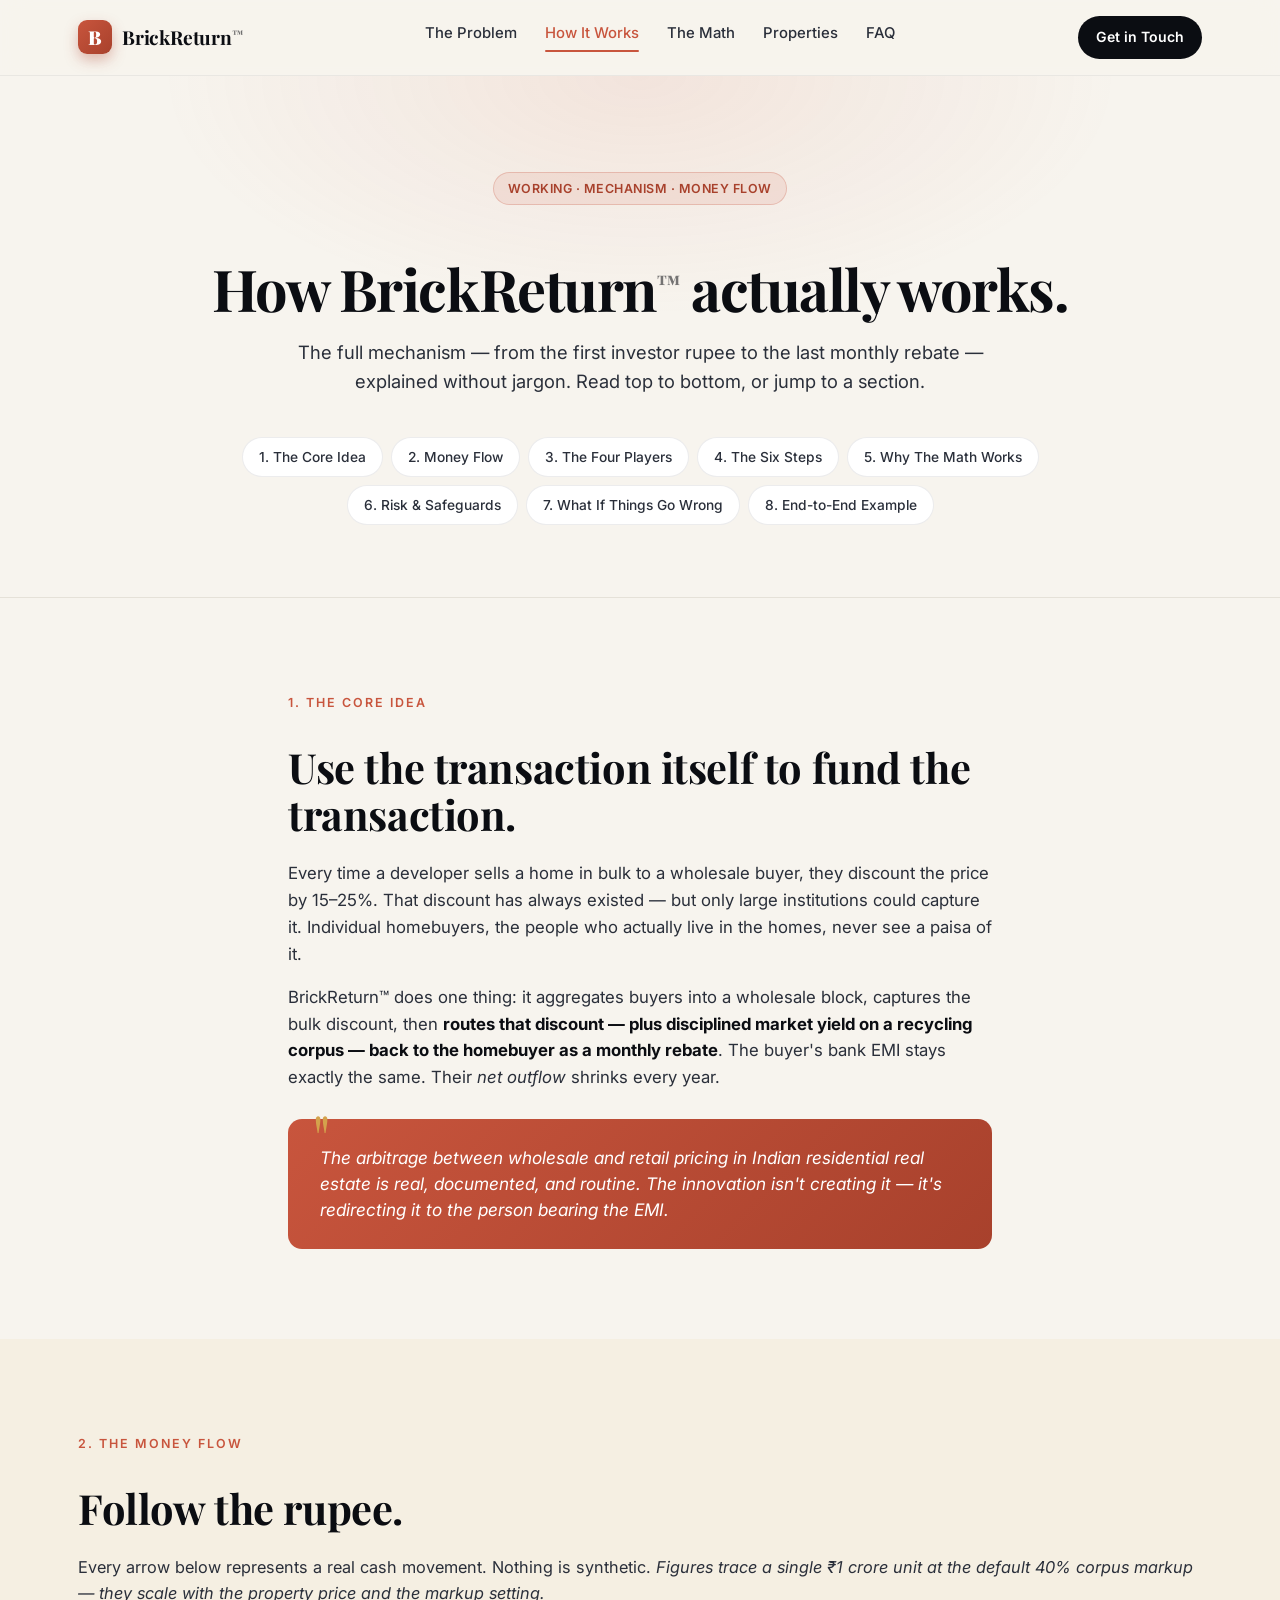
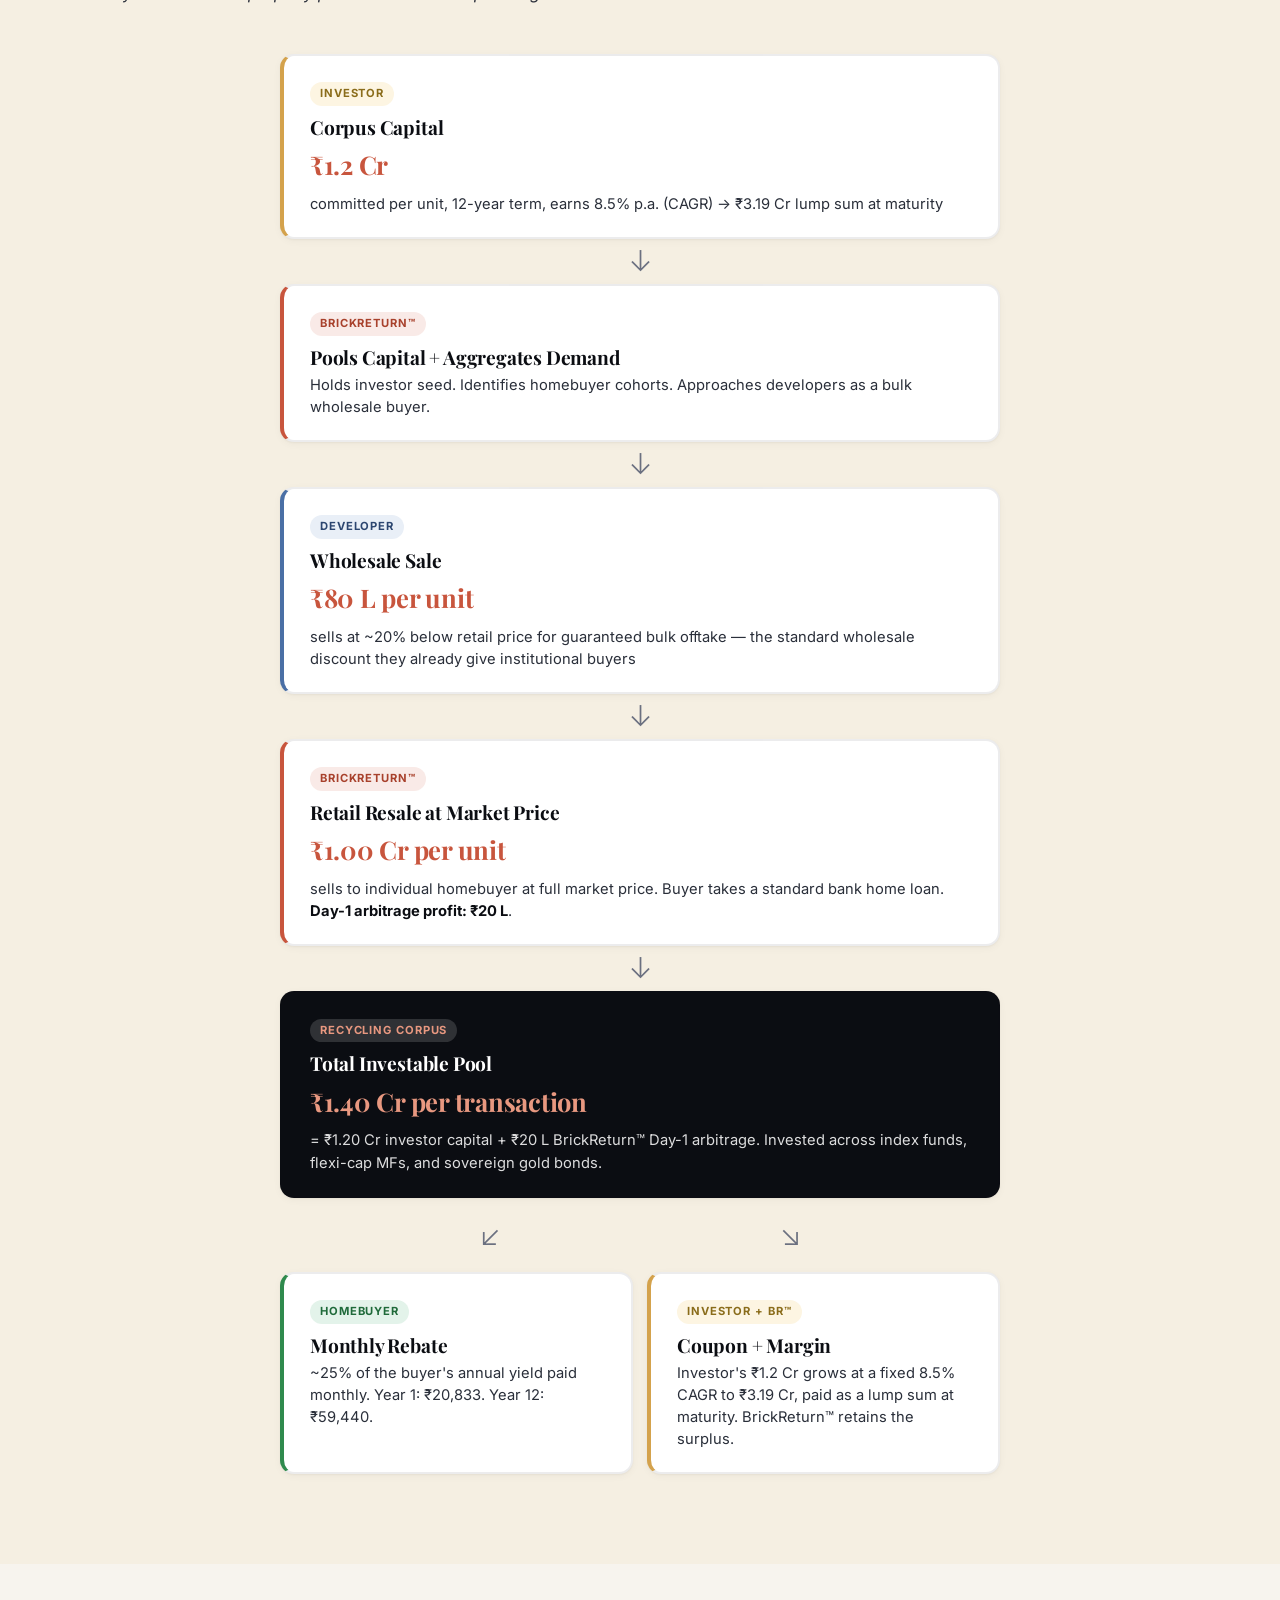
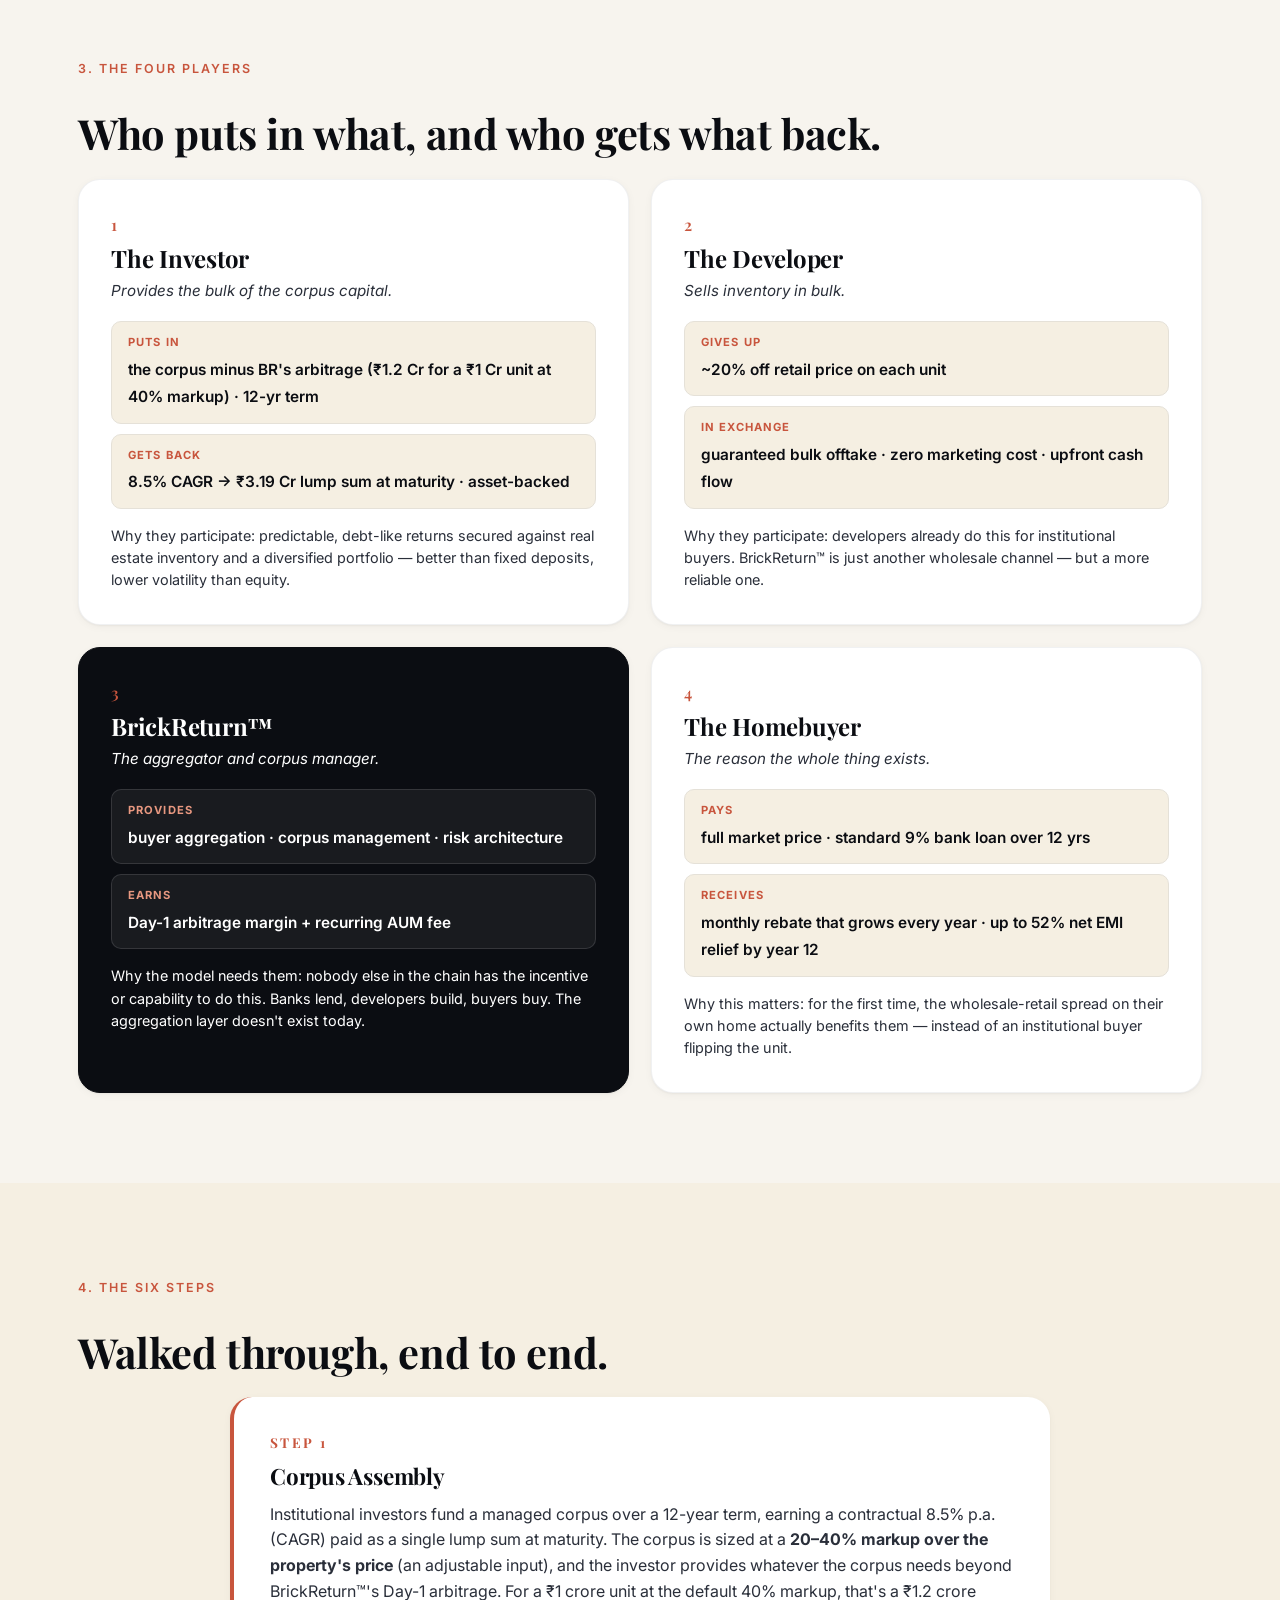
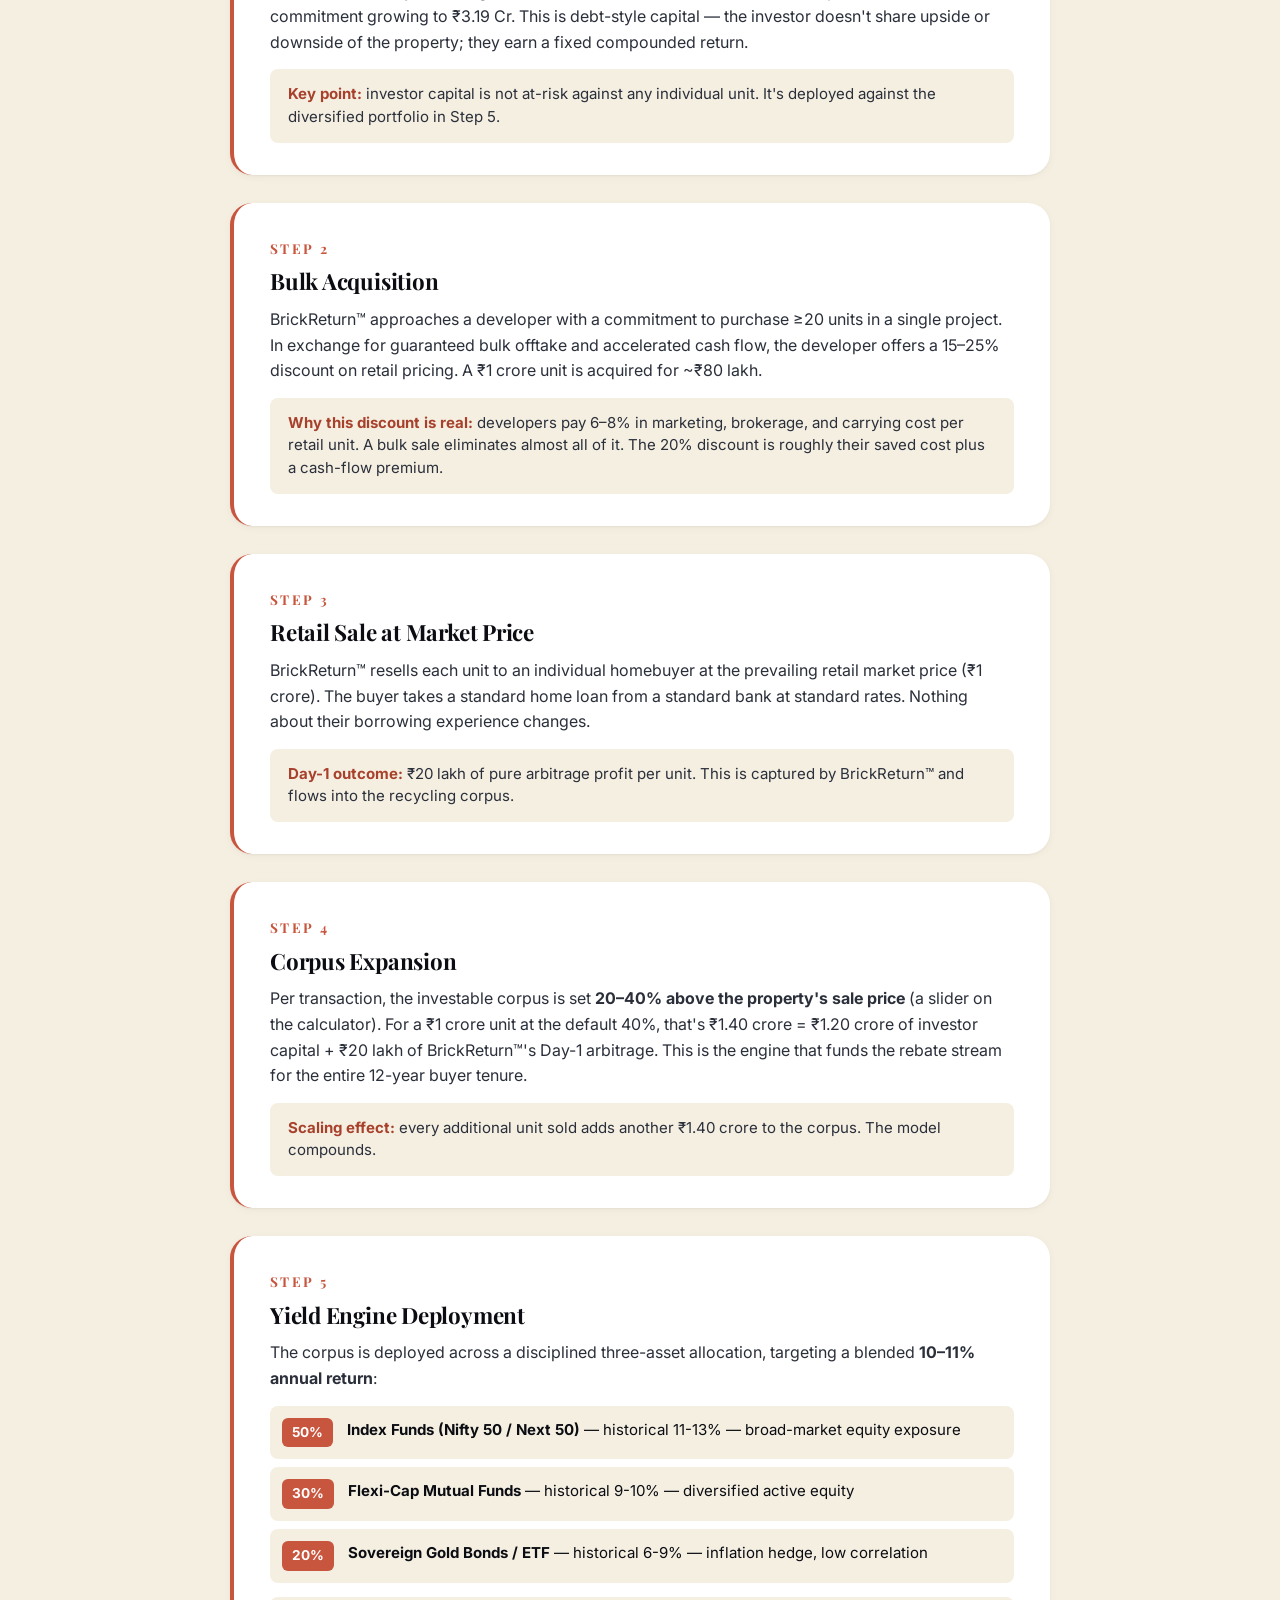
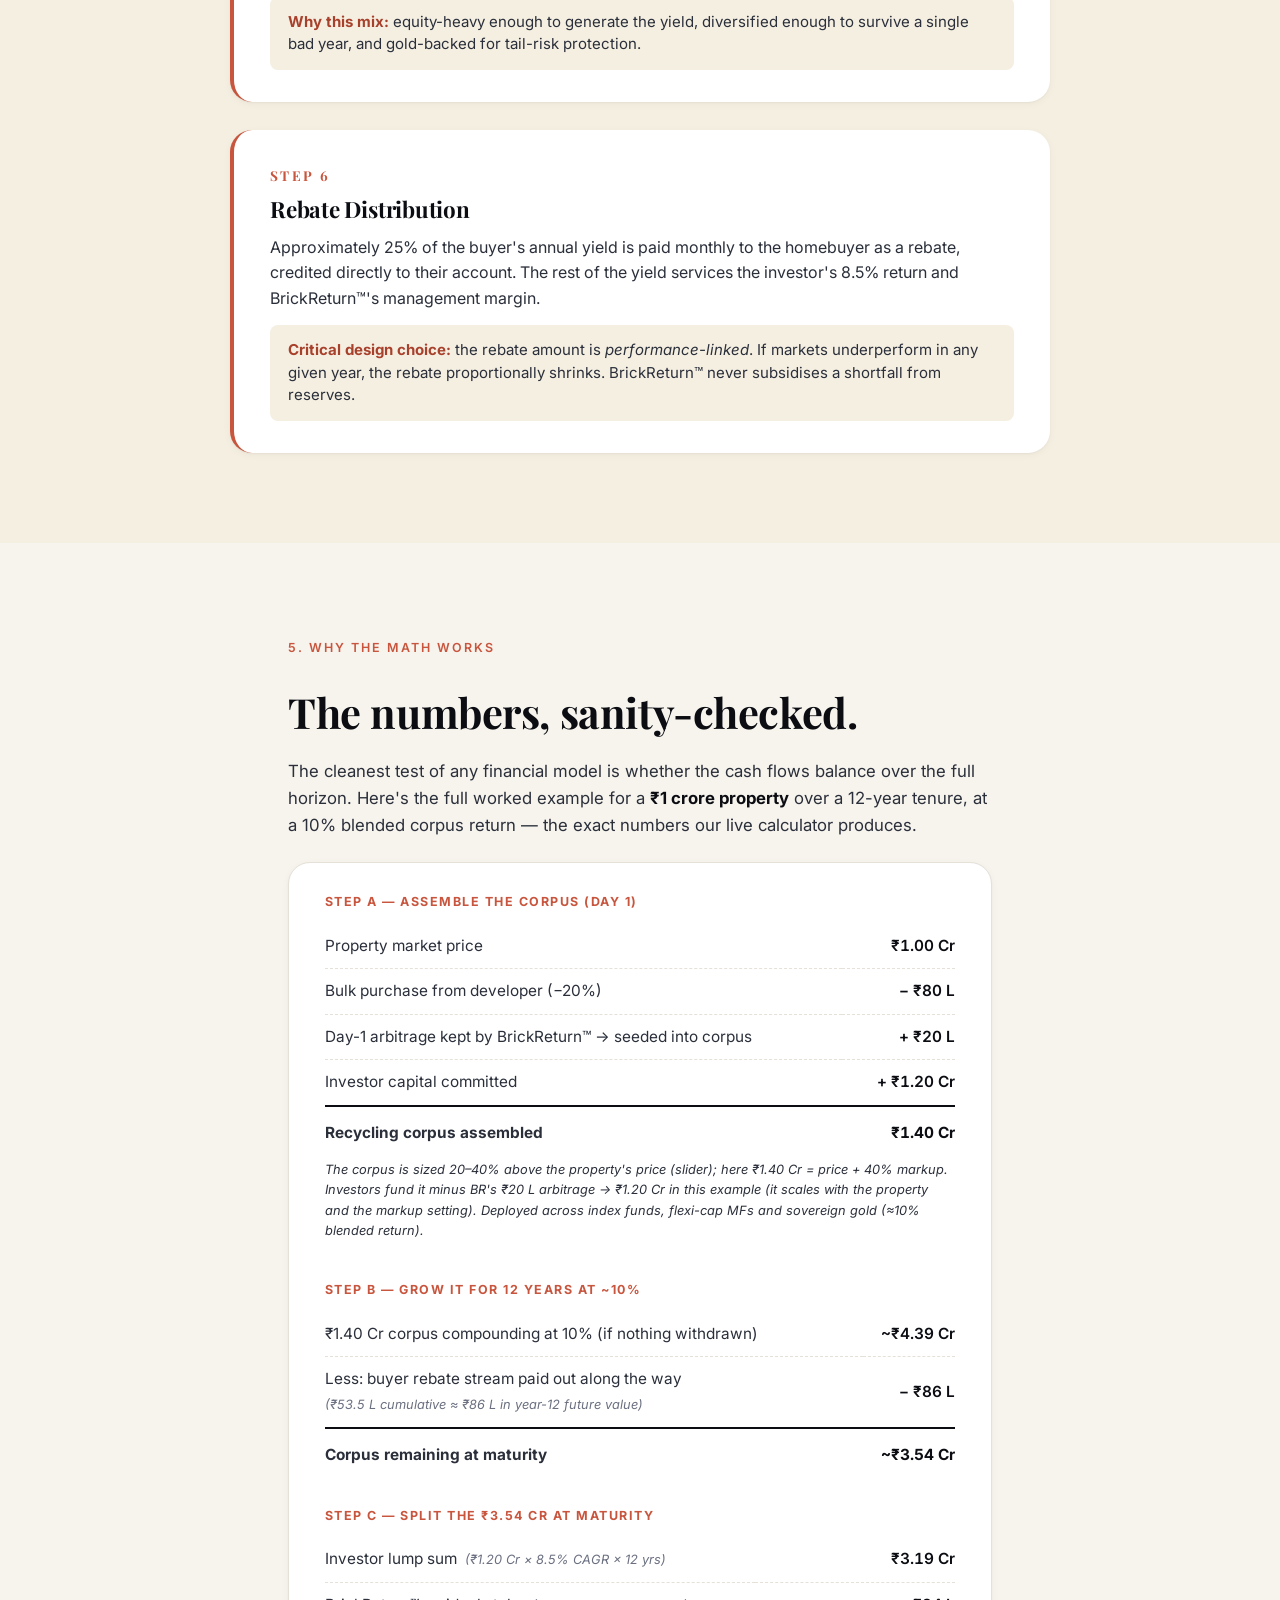
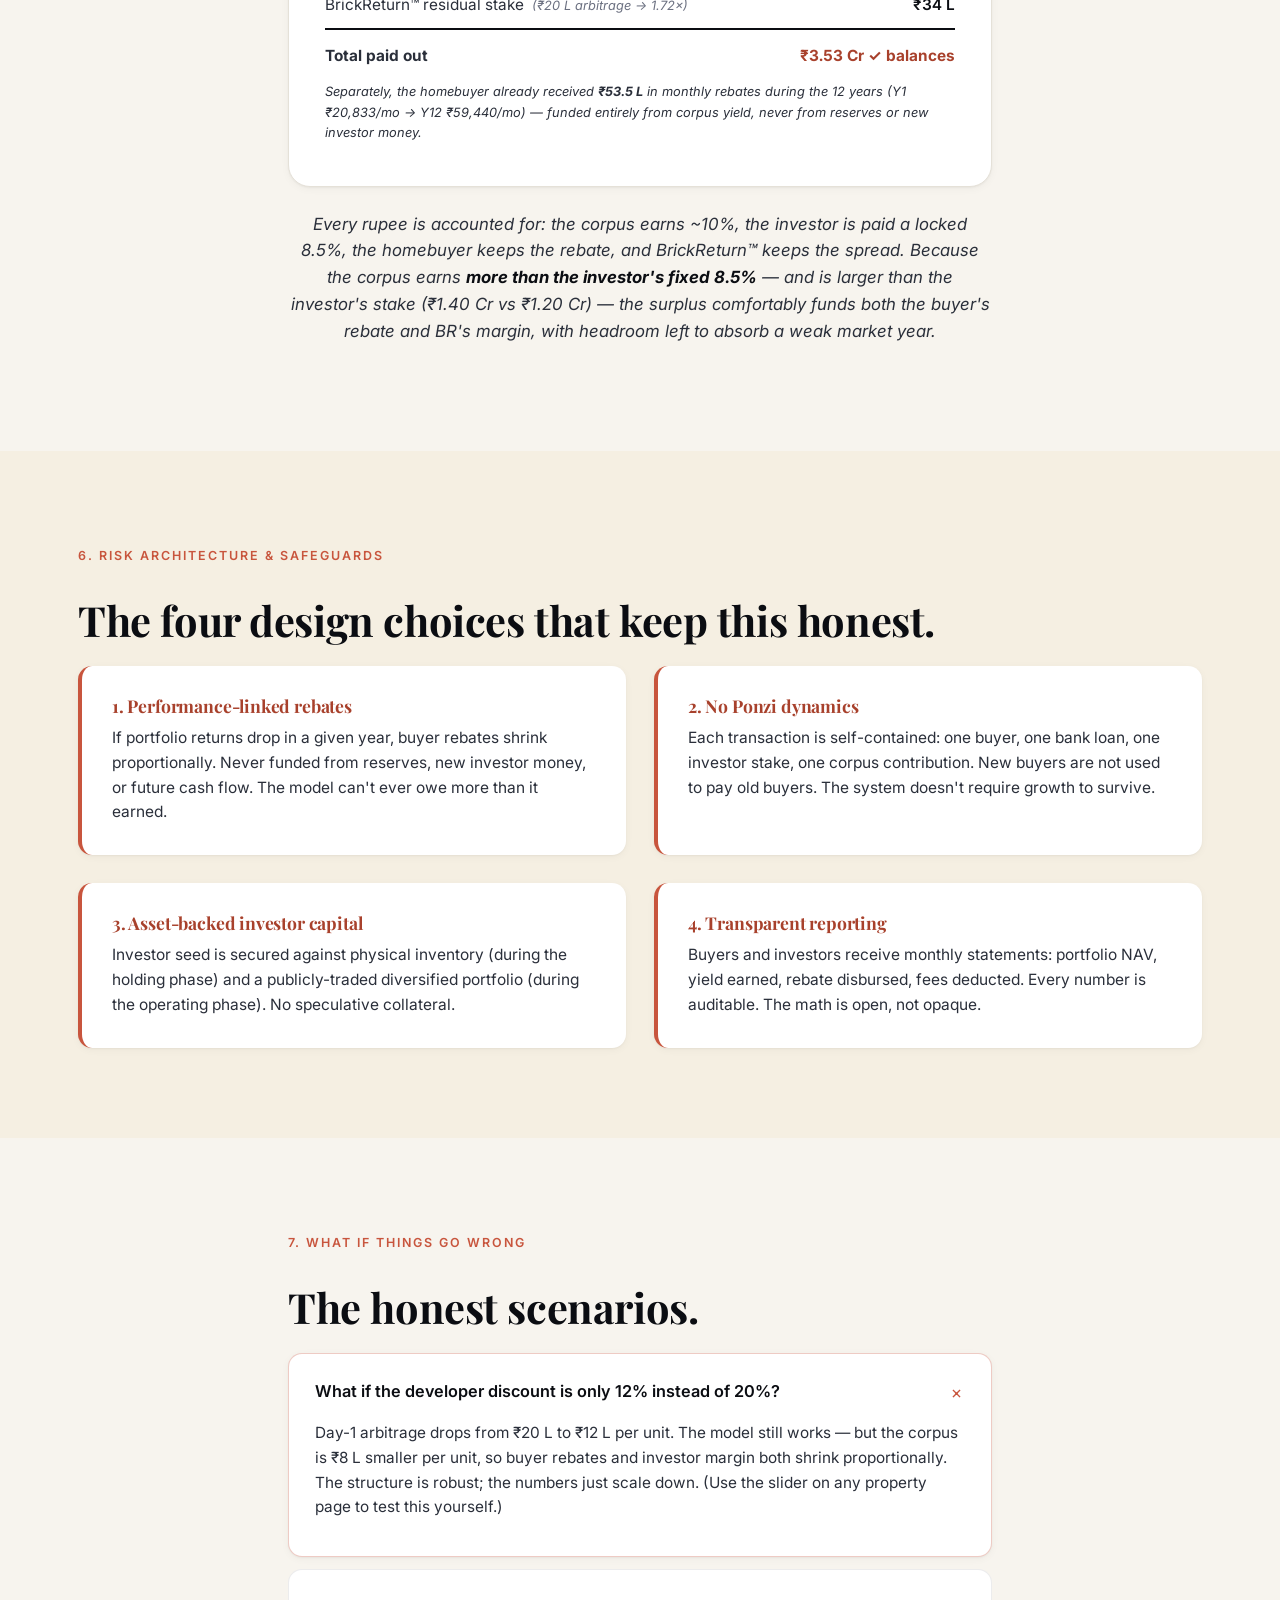
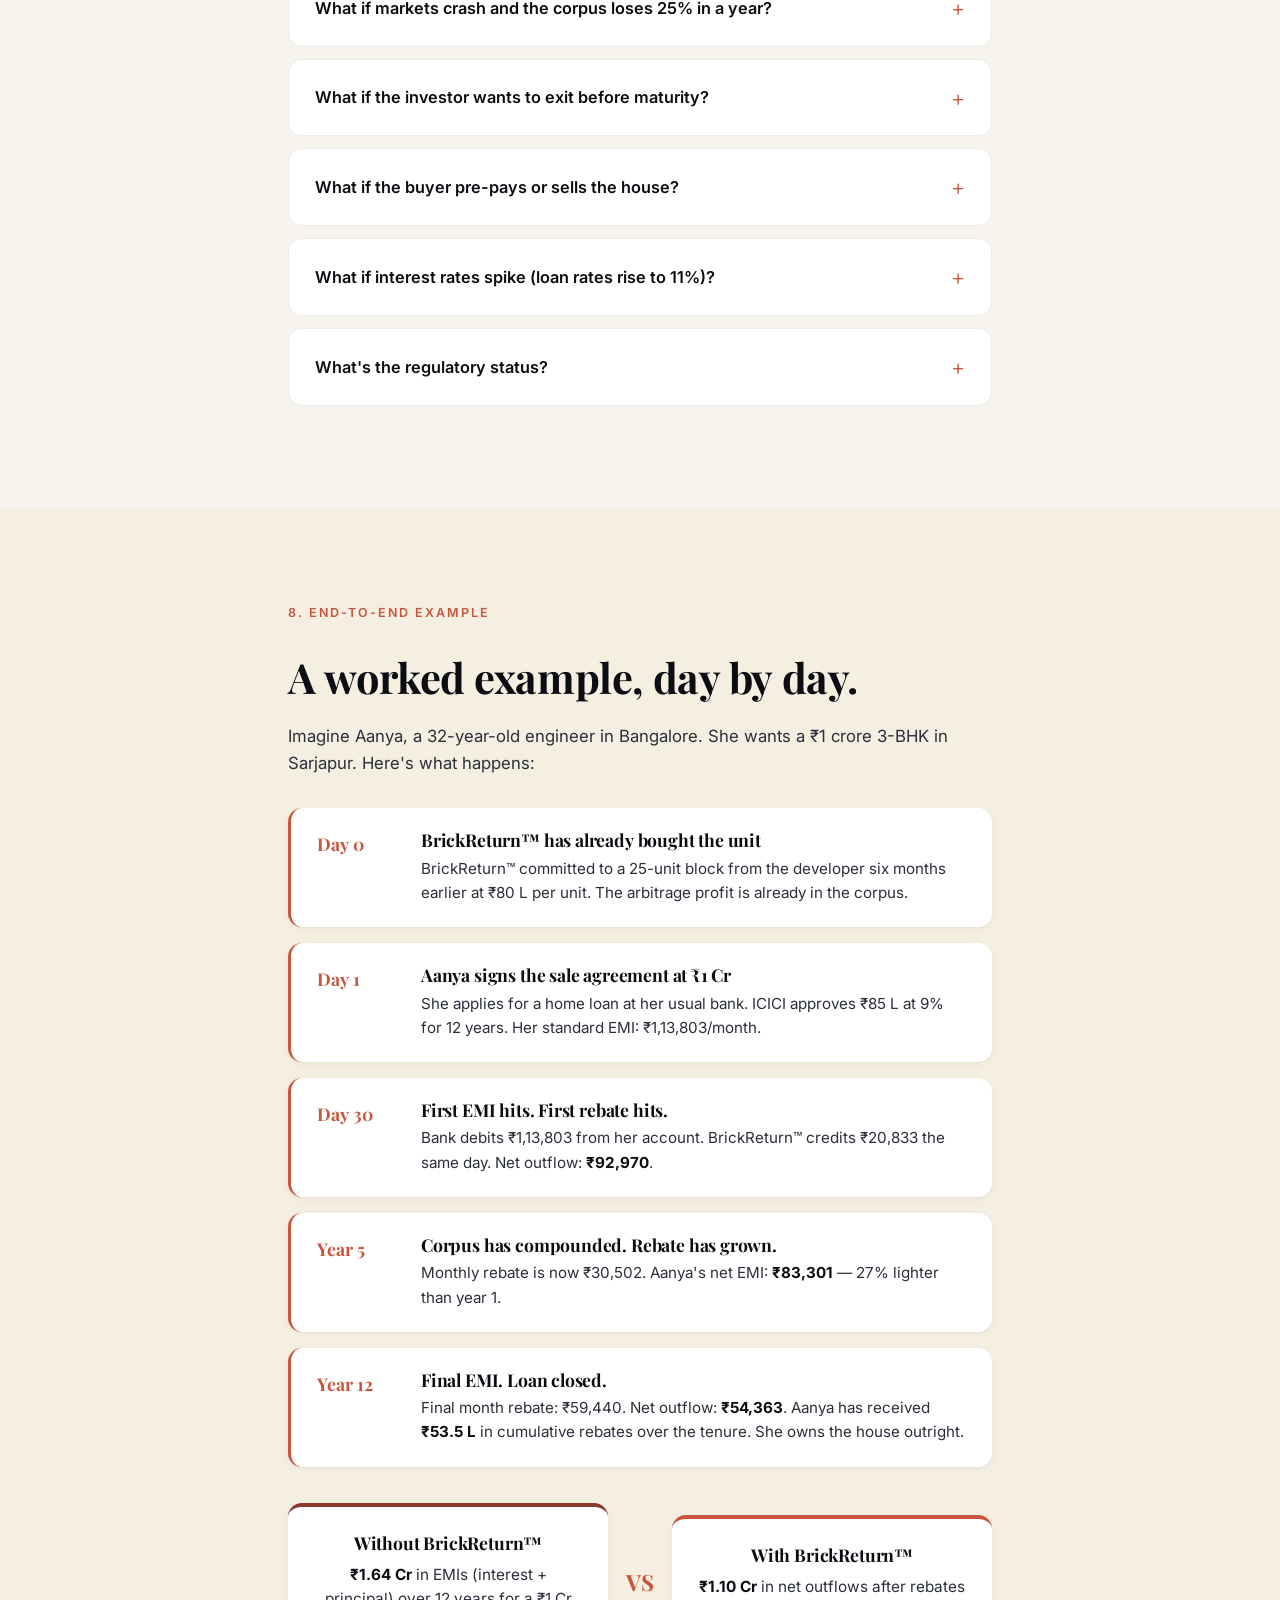
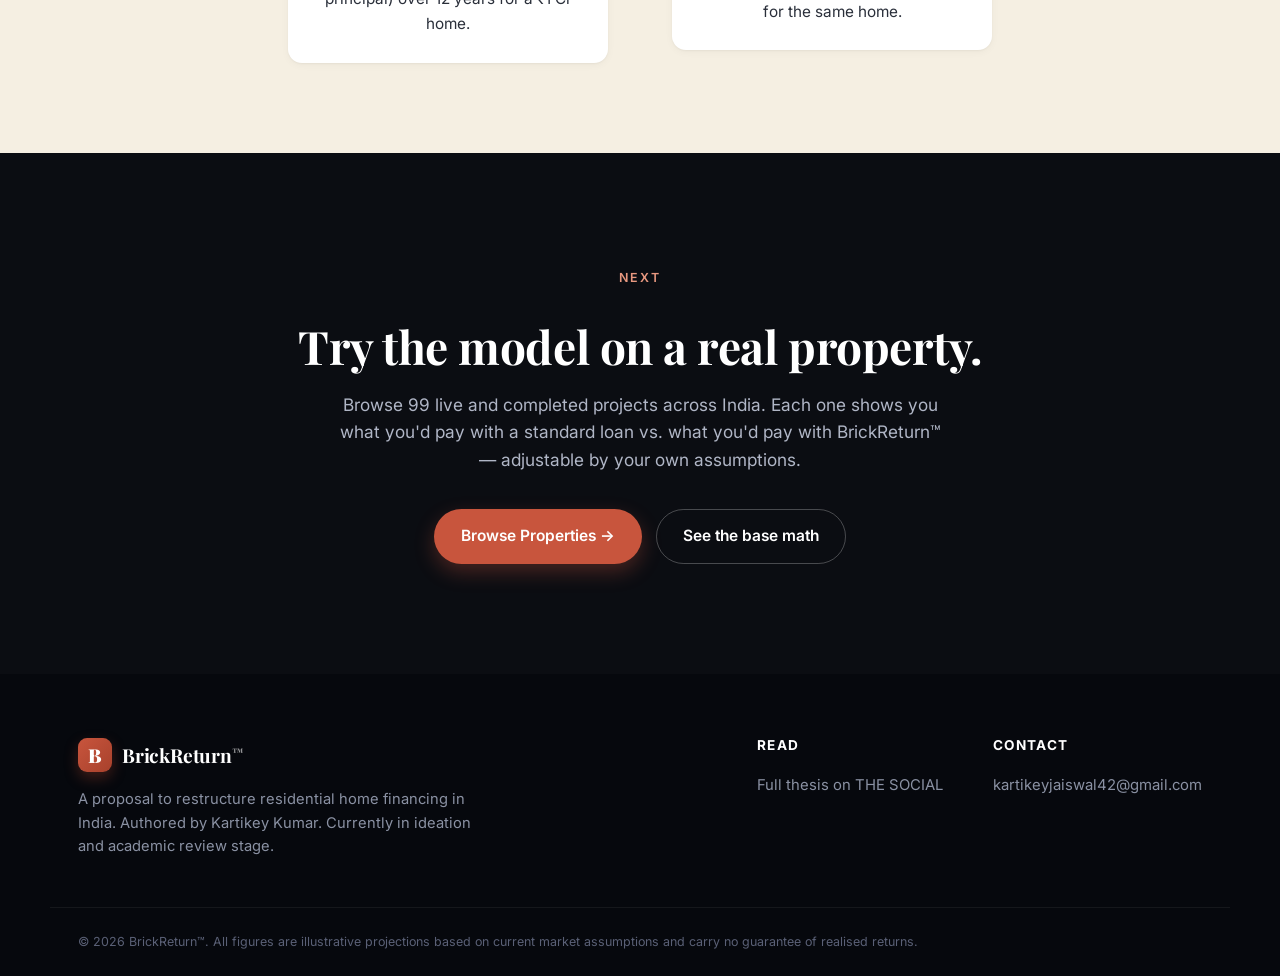
==== commit c74acc72: "Fix how-it-works numbers, frame ₹1.2Cr as example, dark-box contrast - Comparison card: ₹1 Cr home t" ====
--- a/how-it-works.html
+++ b/how-it-works.html
@@ -73,7 +73,7 @@
   <div class="container">
     <span class="eyebrow">2. The Money Flow</span>
     <h2>Follow the rupee.</h2>
-    <p class="hiw-lede-small">Every arrow below represents a real cash movement. Nothing is synthetic.</p>
+    <p class="hiw-lede-small">Every arrow below represents a real cash movement. Nothing is synthetic. <em>Figures trace a single ₹1 crore unit at the default 40% corpus markup — they scale with the property price and the markup setting.</em></p>
 
     <div class="flow-diagram">
       <div class="flow-node flow-node-investor">
@@ -152,7 +152,7 @@
         <p class="player-role">Provides the bulk of the corpus capital.</p>
         <div class="player-puts">
           <span>PUTS IN</span>
-          <strong>₹1.2 Cr per unit · 12-year term</strong>
+          <strong>the corpus minus BR's arbitrage (₹1.2 Cr for a ₹1 Cr unit at 40% markup) · 12-yr term</strong>
         </div>
         <div class="player-gets">
           <span>GETS BACK</span>
@@ -219,7 +219,7 @@
       <article class="step-d">
         <div class="step-d-num">Step 1</div>
         <h3>Corpus Assembly</h3>
-        <p>Institutional investors commit ₹1.2 crore per unit into a managed corpus over a 12-year term, earning a contractual 8.5% p.a. (CAGR) paid as a single lump sum at maturity — ₹1.2 Cr grows to ₹3.19 Cr. The corpus is held by BrickReturn™ acting as fund manager. This is debt-style capital — the investor doesn't share upside or downside of the property; they earn a fixed compounded return.</p>
+        <p>Institutional investors fund a managed corpus over a 12-year term, earning a contractual 8.5% p.a. (CAGR) paid as a single lump sum at maturity. The corpus is sized at a <strong>20–40% markup over the property's price</strong> (an adjustable input), and the investor provides whatever the corpus needs beyond BrickReturn™'s Day-1 arbitrage. For a ₹1 crore unit at the default 40% markup, that's a ₹1.2 crore commitment growing to ₹3.19 Cr. This is debt-style capital — the investor doesn't share upside or downside of the property; they earn a fixed compounded return.</p>
         <div class="step-d-key"><strong>Key point:</strong> investor capital is not at-risk against any individual unit. It's deployed against the diversified portfolio in Step 5.</div>
       </article>
 
@@ -240,7 +240,7 @@
       <article class="step-d">
         <div class="step-d-num">Step 4</div>
         <h3>Corpus Expansion</h3>
-        <p>Per transaction, the investable pool is ₹1.40 crore: ₹1.20 crore of investor capital + ₹20 lakh of BrickReturn™'s Day-1 arbitrage. This is the engine that funds the rebate stream for the entire 12-year buyer tenure.</p>
+        <p>Per transaction, the investable corpus is set <strong>20–40% above the property's sale price</strong> (a slider on the calculator). For a ₹1 crore unit at the default 40%, that's ₹1.40 crore = ₹1.20 crore of investor capital + ₹20 lakh of BrickReturn™'s Day-1 arbitrage. This is the engine that funds the rebate stream for the entire 12-year buyer tenure.</p>
         <div class="step-d-key"><strong>Scaling effect:</strong> every additional unit sold adds another ₹1.40 crore to the corpus. The model compounds.</div>
       </article>
 
@@ -281,7 +281,7 @@
         <tr><td>Day-1 arbitrage kept by BrickReturn™ → seeded into corpus</td><td class="r">+ ₹20 L</td></tr>
         <tr><td>Investor capital committed</td><td class="r">+ ₹1.20 Cr</td></tr>
         <tr class="hl"><td><strong>Recycling corpus assembled</strong></td><td class="r"><strong>₹1.40 Cr</strong></td></tr>
-        <tr><td colspan="2" class="hiw-math-note">Corpus = ₹1.20 Cr investor capital + ₹20 L BrickReturn™ arbitrage. Deployed across index funds, flexi-cap MFs and sovereign gold (≈10% blended return).</td></tr>
+        <tr><td colspan="2" class="hiw-math-note">The corpus is sized 20–40% above the property's price (slider); here ₹1.40 Cr = price + 40% markup. Investors fund it minus BR's ₹20 L arbitrage → ₹1.20 Cr in this example (it scales with the property and the markup setting). Deployed across index funds, flexi-cap MFs and sovereign gold (≈10% blended return).</td></tr>
       </table>
 
       <h4 style="margin-top:32px;">Step B — Grow it for 12 years at ~10%</h4>
@@ -417,12 +417,12 @@
     <div class="example-comp">
       <div class="ec-side ec-side-bad">
         <h4>Without BrickReturn™</h4>
-        <p><strong>₹1.36 Cr</strong> in EMIs (interest + principal) over 12 years for a ₹1 Cr home.</p>
+        <p><strong>₹1.64 Cr</strong> in EMIs (interest + principal) over 12 years for a ₹1 Cr home.</p>
       </div>
       <div class="ec-vs">VS</div>
       <div class="ec-side ec-side-good">
         <h4>With BrickReturn™</h4>
-        <p><strong>₹1.02 Cr</strong> in net outflows after rebates for the same home.</p>
+        <p><strong>₹1.10 Cr</strong> in net outflows after rebates for the same home.</p>
       </div>
     </div>
   </div>
--- a/style.css
+++ b/style.css
@@ -2679,7 +2679,10 @@
 .flow-node-dev { border-left: 4px solid #4a6fa5; }
 .flow-node-dev .flow-tag { background: #e9eff7; color: #2c4670; }
 .flow-node-corpus { border-left: 4px solid var(--ink); background: var(--ink); color: #fff; }
-.flow-node-corpus h4, .flow-node-corpus p { color: #fff; }
+/* higher specificity (.x.y) so these win over the generic .flow-node p/h4 below */
+.flow-node-corpus.flow-node h4 { color: #fff; }
+.flow-node-corpus.flow-node p { color: rgba(255,255,255,.86); }
+.flow-node-corpus.flow-node p strong { color: #fff; }
 .flow-node-corpus .flow-tag { background: rgba(255,255,255,.15); color: var(--brick-soft); }
 .flow-node-corpus .flow-amount { color: var(--brick-soft); }
 .flow-node-buyer { border-left: 4px solid #2f8a4d; }
